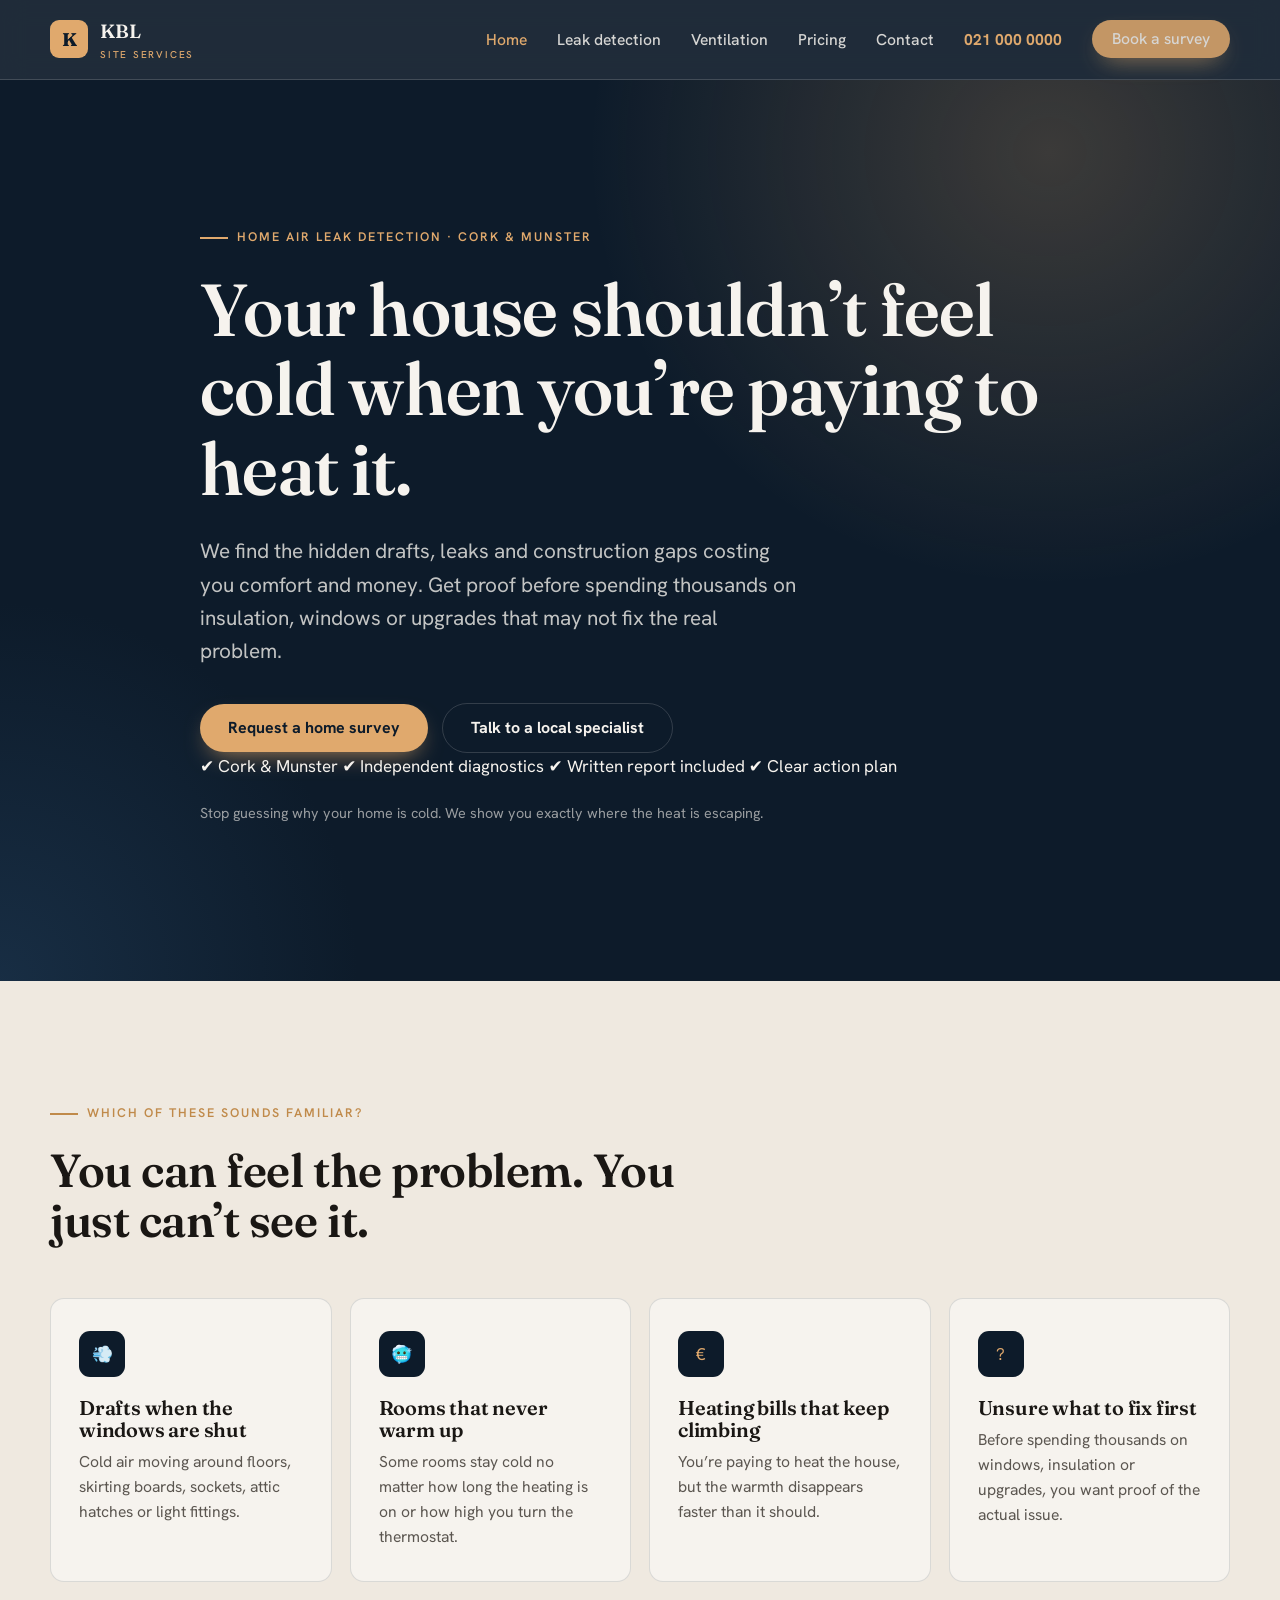
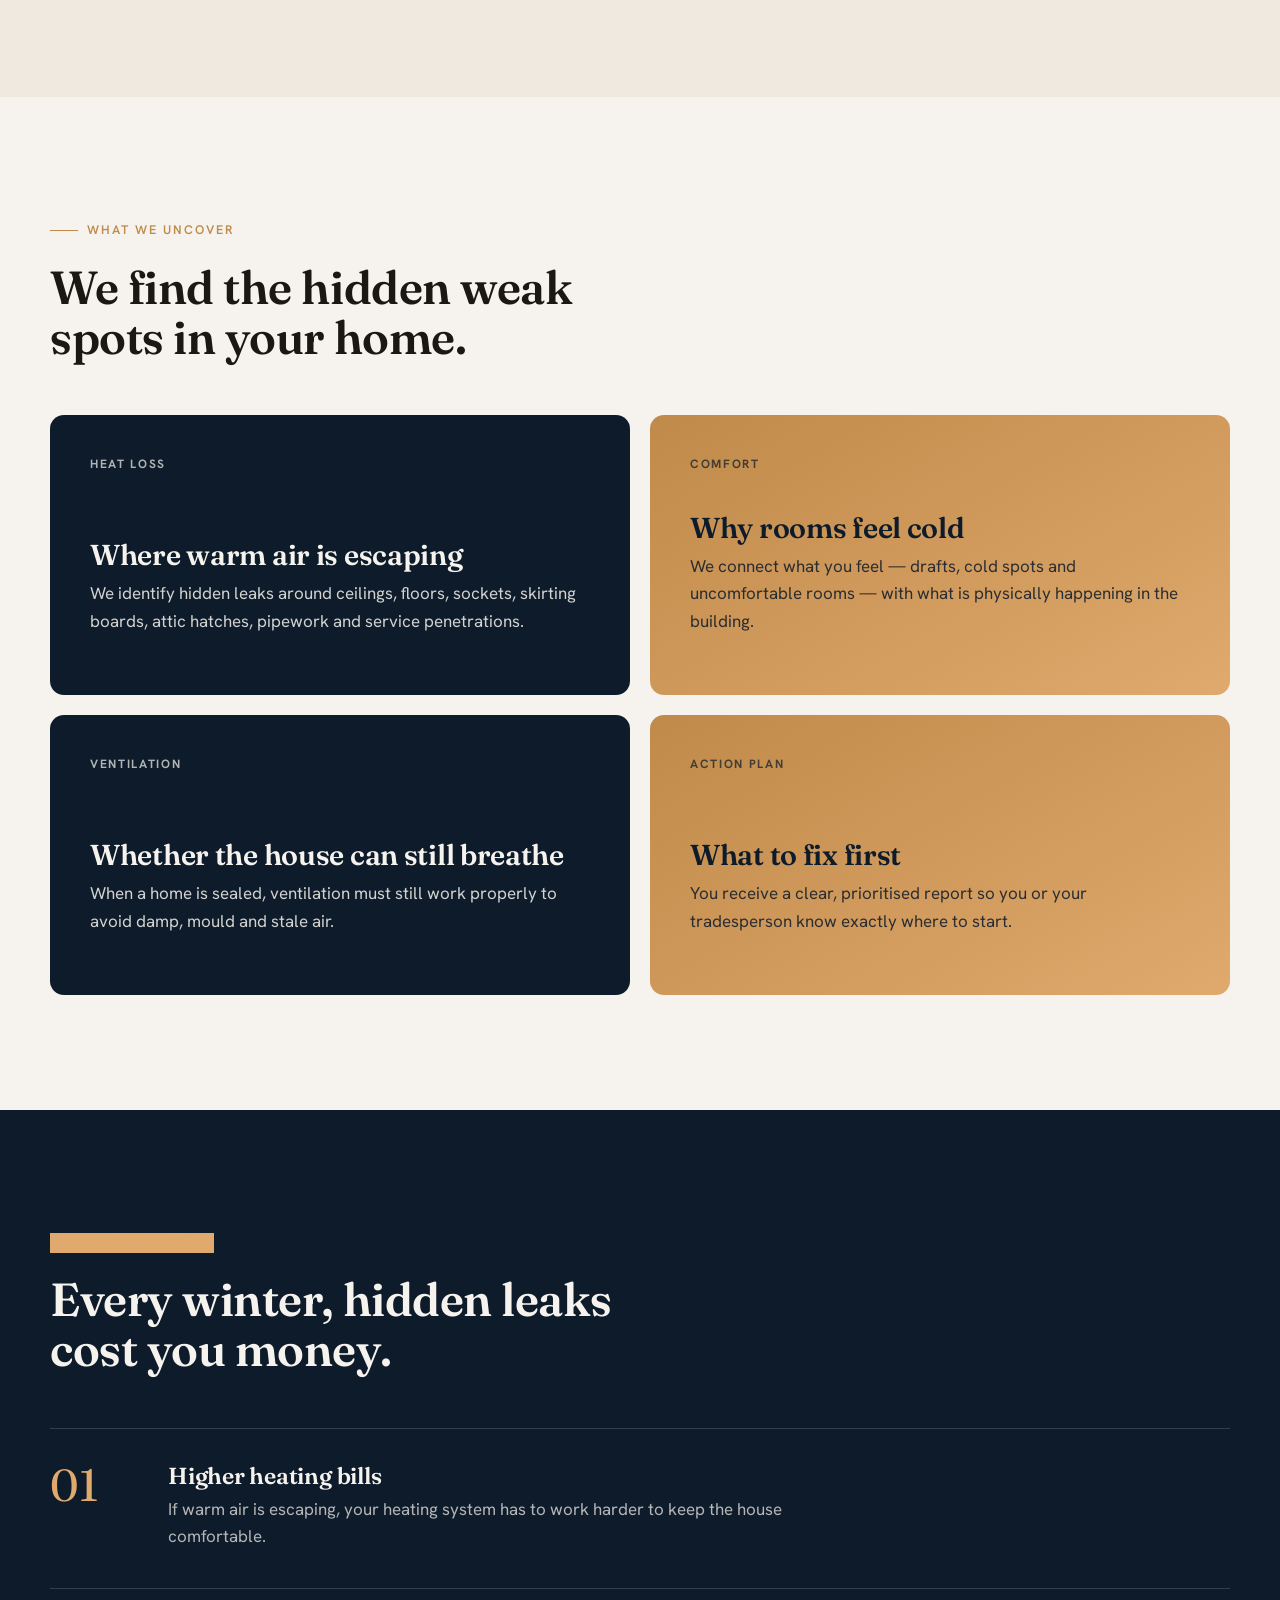
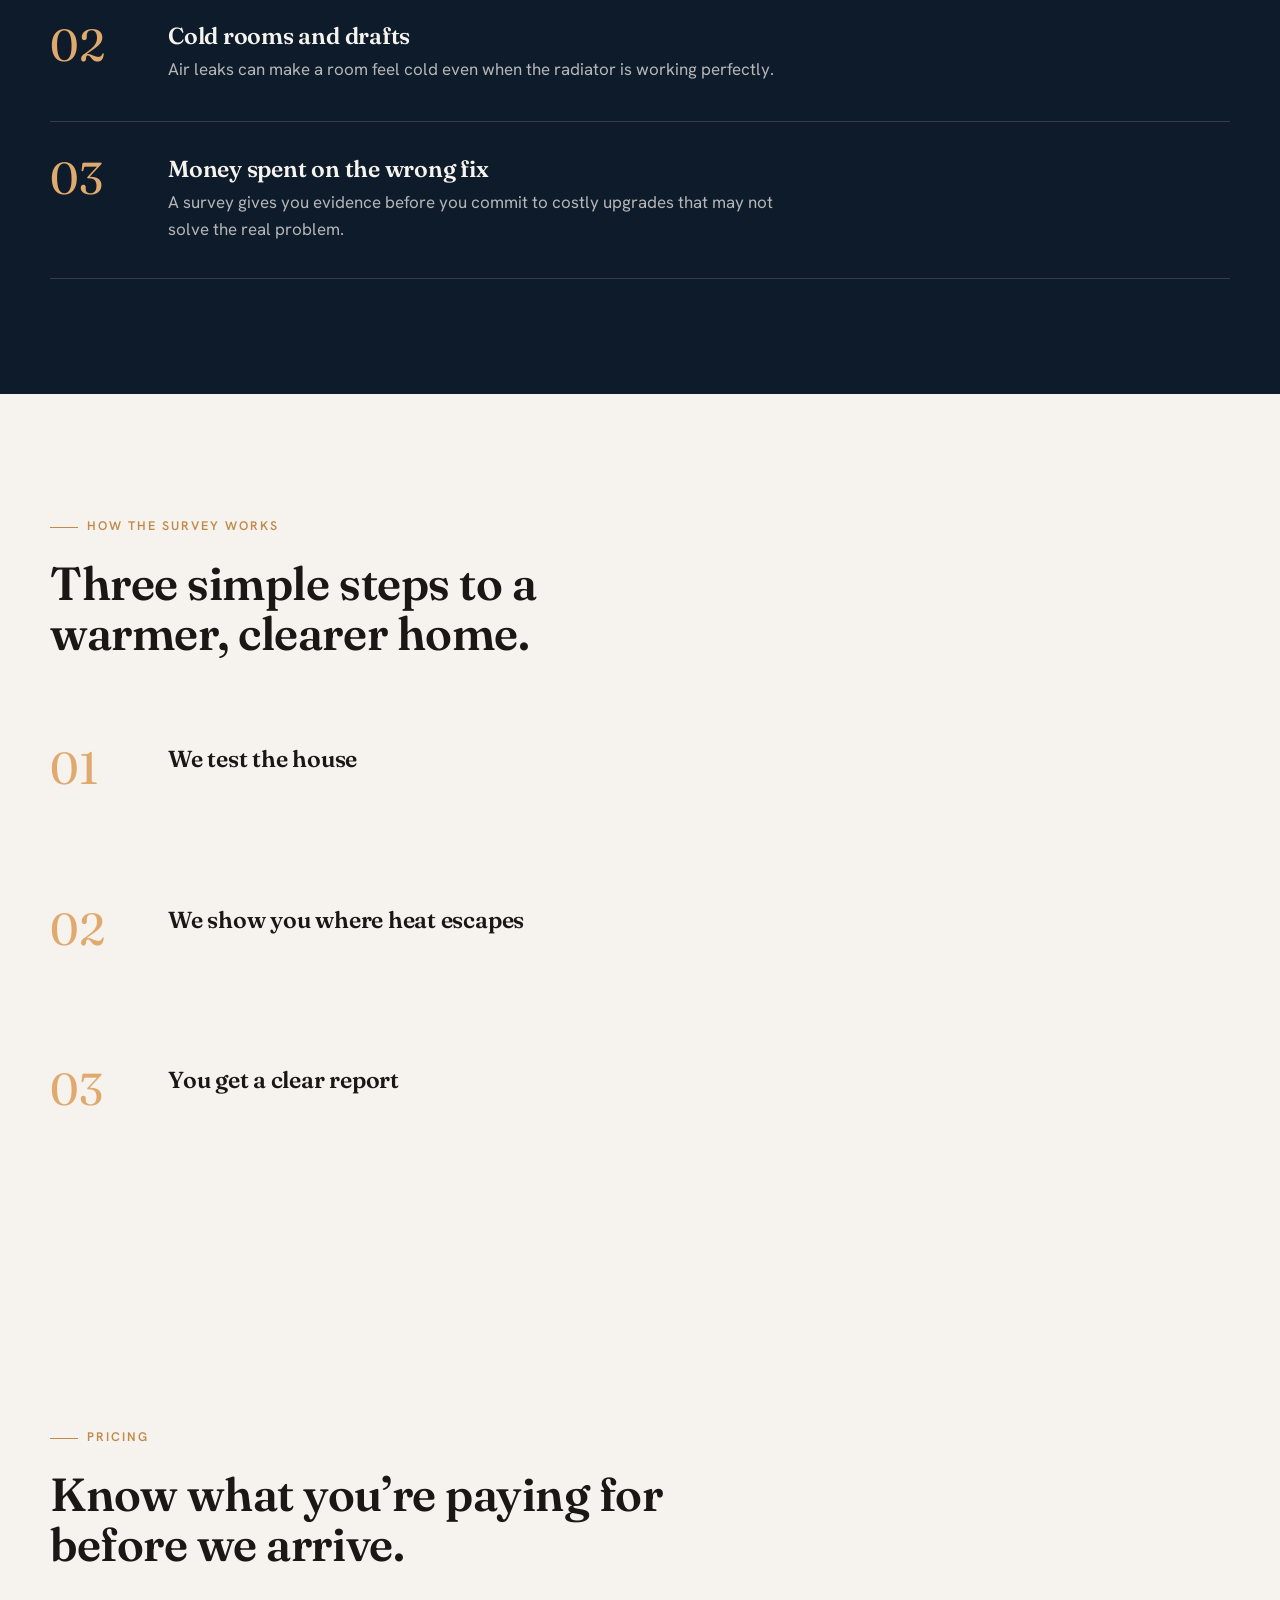
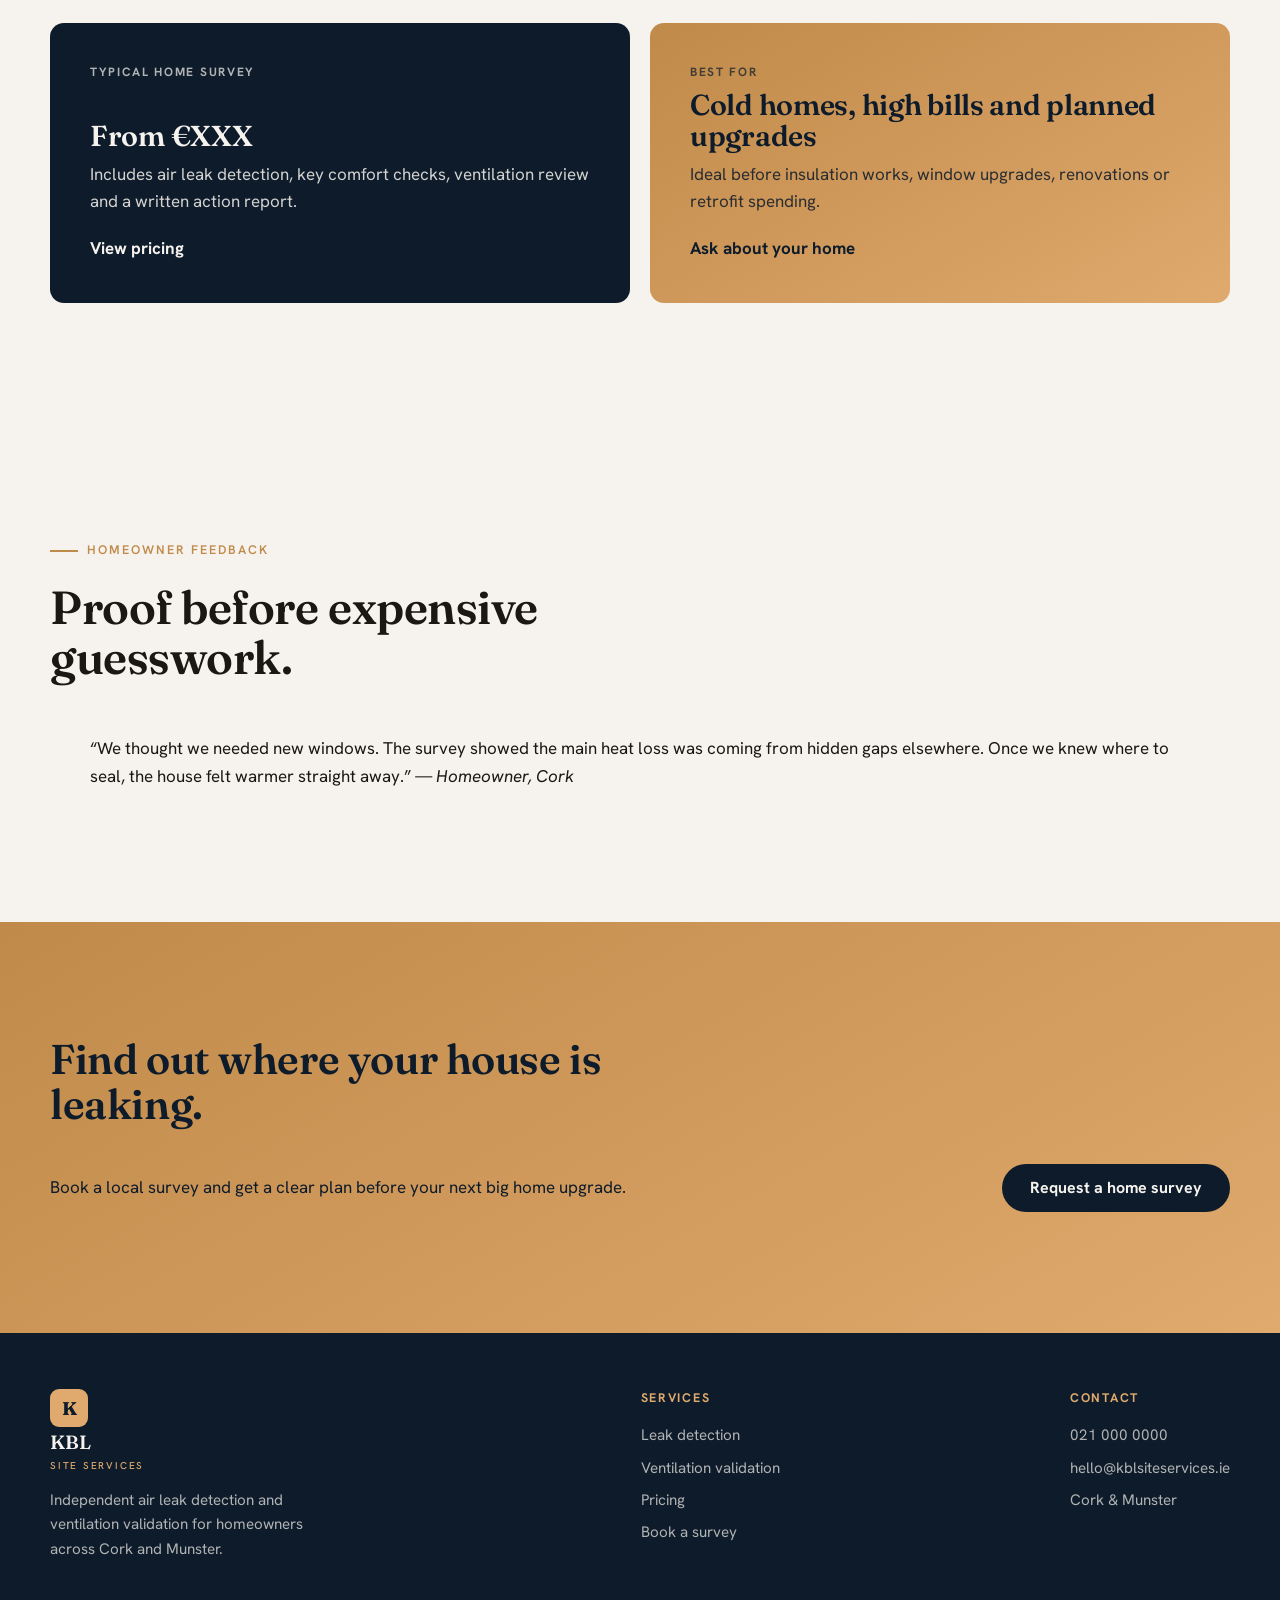
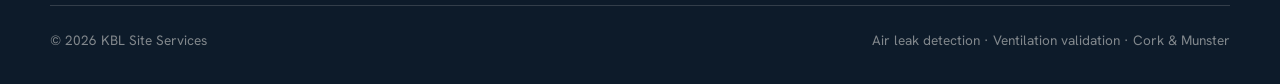
==== index.html @ 278846f9 "Update index.html" ====
<!DOCTYPE html>
<html lang="en-IE">
<head>
<meta charset="UTF-8">
<meta name="viewport" content="width=device-width, initial-scale=1">
<title>KBL Site Services — Air leak detection & ventilation surveys, Cork</title>
<meta name="description" content="Cold rooms, drafts and high heating bills? KBL Site Services finds hidden air leaks and ventilation issues in homes across Cork and Munster.">
<link rel="stylesheet" href="style.css">
</head>

<body>

<header class="site-header">
  <div class="wrap nav">
    <a class="brand" href="index.html">
      <span class="brand__mark">K</span>
      <span class="brand__name">KBL<small>Site Services</small></span>
    </a>

    <nav class="nav__links" id="nav">
      <a href="index.html" class="active">Home</a>
      <a href="leak-detection.html">Leak detection</a>
      <a href="ventilation.html">Ventilation</a>
      <a href="pricing.html">Pricing</a>
      <a href="contact.html">Contact</a>

      <a class="nav__phone" href="tel:+353000000000" aria-label="Call KBL">
        021 000 0000
      </a>

      <a class="btn btn--primary nav__cta" href="contact.html">Book a survey</a>
    </nav>

    <button class="nav__toggle" aria-label="Menu">
      ☰
    </button>
  </div>
</header>

<section class="hero">
  <div class="wrap">
    <span class="eyebrow">Home air leak detection · Cork &amp; Munster</span>

    <h1>Your house shouldn’t feel cold when you’re paying to heat it.</h1>

    <p class="hero__sub">
      We find the hidden drafts, leaks and construction gaps costing you comfort and money.
      Get proof before spending thousands on insulation, windows or upgrades that may not fix the real problem.
    </p>

    <div class="hero__actions">
      <a class="btn btn--primary" href="contact.html">Request a home survey</a>
      <a class="btn btn--ghost" href="tel:+353000000000">Talk to a local specialist</a>
    </div>

    <div class="trust-row">
      <span>✔ Cork &amp; Munster</span>
      <span>✔ Independent diagnostics</span>
      <span>✔ Written report included</span>
      <span>✔ Clear action plan</span>
    </div>

    <p class="hero__note">
      Stop guessing why your home is cold. We show you exactly where the heat is escaping.
    </p>
  </div>
</section>

<section class="section pain">
  <div class="wrap">
    <div class="section-head reveal">
      <span class="eyebrow">Which of these sounds familiar?</span>
      <h2>You can feel the problem. You just can’t see it.</h2>
    </div>

    <div class="pain-grid">
      <div class="pain-card reveal">
        <div class="pain-card__icon">💨</div>
        <h3>Drafts when the windows are shut</h3>
        <p>Cold air moving around floors, skirting boards, sockets, attic hatches or light fittings.</p>
      </div>

      <div class="pain-card reveal">
        <div class="pain-card__icon">🥶</div>
        <h3>Rooms that never warm up</h3>
        <p>Some rooms stay cold no matter how long the heating is on or how high you turn the thermostat.</p>
      </div>

      <div class="pain-card reveal">
        <div class="pain-card__icon">€</div>
        <h3>Heating bills that keep climbing</h3>
        <p>You’re paying to heat the house, but the warmth disappears faster than it should.</p>
      </div>

      <div class="pain-card reveal">
        <div class="pain-card__icon">?</div>
        <h3>Unsure what to fix first</h3>
        <p>Before spending thousands on windows, insulation or upgrades, you want proof of the actual issue.</p>
      </div>
    </div>
  </div>
</section>

<section class="section">
  <div class="wrap">
    <div class="section-head reveal">
      <span class="eyebrow">What we uncover</span>
      <h2>We find the hidden weak spots in your home.</h2>
    </div>

    <div class="toolkit-grid">
      <article class="toolkit-card reveal">
        <span class="toolkit-card__tag">Heat loss</span>
        <h3>Where warm air is escaping</h3>
        <p>We identify hidden leaks around ceilings, floors, sockets, skirting boards, attic hatches, pipework and service penetrations.</p>
      </article>

      <article class="toolkit-card toolkit-card--amber reveal">
        <span class="toolkit-card__tag">Comfort</span>
        <h3>Why rooms feel cold</h3>
        <p>We connect what you feel — drafts, cold spots and uncomfortable rooms — with what is physically happening in the building.</p>
      </article>

      <article class="toolkit-card reveal">
        <span class="toolkit-card__tag">Ventilation</span>
        <h3>Whether the house can still breathe</h3>
        <p>When a home is sealed, ventilation must still work properly to avoid damp, mould and stale air.</p>
      </article>

      <article class="toolkit-card toolkit-card--amber reveal">
        <span class="toolkit-card__tag">Action plan</span>
        <h3>What to fix first</h3>
        <p>You receive a clear, prioritised report so you or your tradesperson know exactly where to start.</p>
      </article>
    </div>
  </div>
</section>

<section class="section process">
  <div class="wrap">
    <div class="section-head reveal">
      <span class="eyebrow">Why it matters</span>
      <h2>Every winter, hidden leaks cost you money.</h2>
    </div>

    <div class="steps">
      <div class="step reveal">
        <div class="step__num">01</div>
        <div>
          <h3>Higher heating bills</h3>
          <p>If warm air is escaping, your heating system has to work harder to keep the house comfortable.</p>
        </div>
      </div>

      <div class="step reveal">
        <div class="step__num">02</div>
        <div>
          <h3>Cold rooms and drafts</h3>
          <p>Air leaks can make a room feel cold even when the radiator is working perfectly.</p>
        </div>
      </div>

      <div class="step reveal">
        <div class="step__num">03</div>
        <div>
          <h3>Money spent on the wrong fix</h3>
          <p>A survey gives you evidence before you commit to costly upgrades that may not solve the real problem.</p>
        </div>
      </div>
    </div>
  </div>
</section>

<section class="section">
  <div class="wrap">
    <div class="section-head reveal">
      <span class="eyebrow">How the survey works</span>
      <h2>Three simple steps to a warmer, clearer home.</h2>
    </div>

    <div class="steps">
      <div class="step reveal">
        <div class="step__num">01</div>
        <div>
          <h3>We test the house</h3>
          <p>We assess how air is moving through the building and where hidden leaks are likely to be.</p>
        </div>
      </div>

      <div class="step reveal">
        <div class="step__num">02</div>
        <div>
          <h3>We show you where heat escapes</h3>
          <p>Using diagnostic tools, we trace the problem areas so you can see the issue for yourself.</p>
        </div>
      </div>

      <div class="step reveal">
        <div class="step__num">03</div>
        <div>
          <h3>You get a clear report</h3>
          <p>Your report shows what needs sealing, what to prioritise, and what to discuss with a tradesperson.</p>
        </div>
      </div>
    </div>
  </div>
</section>

<section class="section pricing-preview">
  <div class="wrap">
    <div class="section-head reveal">
      <span class="eyebrow">Pricing</span>
      <h2>Know what you’re paying for before we arrive.</h2>
    </div>

    <div class="toolkit-grid">
      <article class="toolkit-card reveal">
        <span class="toolkit-card__tag">Typical home survey</span>
        <h3>From €XXX</h3>
        <p>Includes air leak detection, key comfort checks, ventilation review and a written action report.</p>
        <a href="pricing.html">View pricing</a>
      </article>

      <article class="toolkit-card toolkit-card--amber reveal">
        <span class="toolkit-card__tag">Best for</span>
        <h3>Cold homes, high bills and planned upgrades</h3>
        <p>Ideal before insulation works, window upgrades, renovations or retrofit spending.</p>
        <a href="contact.html">Ask about your home</a>
      </article>
    </div>
  </div>
</section>

<section class="section testimonial">
  <div class="wrap">
    <div class="section-head reveal">
      <span class="eyebrow">Homeowner feedback</span>
      <h2>Proof before expensive guesswork.</h2>
    </div>

    <blockquote class="reveal">
      “We thought we needed new windows. The survey showed the main heat loss was coming from hidden gaps elsewhere. Once we knew where to seal, the house felt warmer straight away.”
      <cite>— Homeowner, Cork</cite>
    </blockquote>
  </div>
</section>

<section class="section cta-band">
  <div class="wrap">
    <h2>Find out where your house is leaking.</h2>
    <p>Book a local survey and get a clear plan before your next big home upgrade.</p>
    <a class="btn btn--dark" href="contact.html">Request a home survey</a>
  </div>
</section>

<footer class="site-footer">
  <div class="wrap">
    <div class="footer-top">
      <div class="footer-col">
        <a class="brand" href="index.html" style="margin-bottom:14px">
          <span class="brand__mark">K</span>
          <span class="brand__name" style="color:#f6f3ee">KBL<small>Site Services</small></span>
        </a>
        <p style="max-width:300px">
          Independent air leak detection and ventilation validation for homeowners across Cork and Munster.
        </p>
      </div>

      <div class="footer-col">
        <h4>Services</h4>
        <a href="leak-detection.html">Leak detection</a>
        <a href="ventilation.html">Ventilation validation</a>
        <a href="pricing.html">Pricing</a>
        <a href="contact.html">Book a survey</a>
      </div>

      <div class="footer-col">
        <h4>Contact</h4>
        <a href="tel:+353000000000">021 000 0000</a>
        <a href="mailto:hello@kblsiteservices.ie">hello@kblsiteservices.ie</a>
        <p>Cork &amp; Munster</p>
      </div>
    </div>

    <div class="footer-bottom">
      <span>© 2026 KBL Site Services</span>
      <span>Air leak detection · Ventilation validation · Cork &amp; Munster</span>
    </div>
  </div>
</footer>

<script src="main.js"></script>
</body>
</html>
---- style.css ----
/* ==========================================================================
   KBL Site Services
   Shared stylesheet
   Palette: Deep Navy #0D1B2A / Warm Amber #E0A96D
   ========================================================================== */

@import url('https://fonts.googleapis.com/css2?family=Fraunces:opsz,wght@9..144,500;9..144,600;9..144,700&family=Hanken+Grotesk:wght@400;500;600;700&display=swap');

:root {
  --navy:        #0D1B2A;
  --navy-700:    #16293d;
  --navy-600:    #1f3a55;
  --amber:       #E0A96D;
  --amber-light: #f0c79a;
  --amber-deep:  #c08a4a;
  --paper:       #f6f3ee;
  --paper-2:     #efe9e0;
  --ink:         #1a1714;
  --muted:       #5b5650;
  --line:        rgba(13,27,42,.12);
  --line-light:  rgba(246,243,238,.16);

  --display: 'Fraunces', Georgia, serif;
  --body:    'Hanken Grotesk', system-ui, sans-serif;

  --wrap: 1180px;
  --r:    14px;
  --shadow: 0 24px 60px -28px rgba(13,27,42,.45);
}

*, *::before, *::after { box-sizing: border-box; }

html { scroll-behavior: smooth; }

body {
  margin: 0;
  font-family: var(--body);
  color: var(--ink);
  background: var(--paper);
  line-height: 1.6;
  -webkit-font-smoothing: antialiased;
  font-size: 17px;
}

h1, h2, h3 { font-family: var(--display); font-weight: 600; line-height: 1.08; letter-spacing: -.01em; margin: 0; }
a { color: inherit; text-decoration: none; }
img { max-width: 100%; display: block; }

.wrap { width: min(100% - 40px, var(--wrap)); margin-inline: auto; }
.section { padding: clamp(64px, 9vw, 120px) 0; }

/* ---------- Buttons ---------- */
.btn {
  display: inline-flex; align-items: center; gap: 10px;
  font-family: var(--body); font-weight: 700; font-size: 1rem;
  padding: 16px 28px; border-radius: 100px; border: 0; cursor: pointer;
  transition: transform .18s ease, box-shadow .18s ease, background .18s ease;
  line-height: 1;
}
.btn--primary { background: var(--amber); color: var(--navy); box-shadow: 0 10px 24px -10px rgba(224,169,109,.8); }
.btn--primary:hover { transform: translateY(-2px); box-shadow: 0 16px 30px -12px rgba(224,169,109,.9); background: var(--amber-light); }
.btn--ghost { background: transparent; color: var(--paper); border: 1.5px solid var(--line-light); }
.btn--ghost:hover { border-color: var(--amber); color: var(--amber); }
.btn--dark { background: var(--navy); color: var(--paper); }
.btn--dark:hover { transform: translateY(-2px); background: var(--navy-700); }

/* ---------- Header ---------- */
.site-header {
  position: sticky; top: 0; z-index: 50;
  background: rgba(13,27,42,.92);
  backdrop-filter: blur(12px);
  border-bottom: 1px solid var(--line-light);
}
.nav { display: flex; align-items: center; justify-content: space-between; padding: 16px 0; }
.brand { display: flex; align-items: center; gap: 12px; color: var(--paper); }
.brand__mark {
  width: 38px; height: 38px; border-radius: 9px; display: grid; place-items: center;
  background: var(--amber); color: var(--navy); font-family: var(--display); font-weight: 700; font-size: 1.15rem;
}
.brand__name { font-family: var(--display); font-weight: 600; font-size: 1.2rem; letter-spacing: -.01em; }
.brand__name small { display: block; font-family: var(--body); font-weight: 500; font-size: .62rem; letter-spacing: .18em; text-transform: uppercase; color: var(--amber); }

.nav__links { display: flex; align-items: center; gap: 30px; }
.nav__links a { color: var(--paper); font-weight: 500; font-size: .98rem; opacity: .85; transition: opacity .15s, color .15s; }
.nav__links a:hover, .nav__links a.active { opacity: 1; color: var(--amber); }
.nav__phone { display: inline-flex; align-items: center; gap: 8px; color: var(--amber) !important; font-weight: 700 !important; opacity: 1 !important; }
.nav__cta { padding: 11px 20px; font-size: .95rem; }

.nav__toggle { display: none; background: none; border: 0; color: var(--paper); cursor: pointer; }

@media (max-width: 880px) {
  .nav__links {
    position: fixed; inset: 64px 0 auto 0; flex-direction: column; gap: 0;
    background: var(--navy); padding: 10px 20px 24px;
    border-bottom: 1px solid var(--line-light);
    transform: translateY(-130%); transition: transform .3s ease; align-items: stretch;
  }
  .nav__links.open { transform: translateY(0); }
  .nav__links a { padding: 14px 0; border-bottom: 1px solid var(--line-light); }
  .nav__toggle { display: block; }
}

/* ---------- Hero ---------- */
.hero {
  background: var(--navy);
  color: var(--paper);
  position: relative; overflow: hidden;
  padding: clamp(70px, 11vw, 140px) 0 clamp(80px, 11vw, 150px);
}
.hero::before {
  content: ""; position: absolute; inset: 0;
  background:
    radial-gradient(60% 80% at 82% 8%, rgba(224,169,109,.22), transparent 60%),
    radial-gradient(40% 60% at 0% 100%, rgba(31,58,85,.6), transparent 70%);
  pointer-events: none;
}
.hero .wrap { position: relative; z-index: 1; max-width: 880px; }
.eyebrow {
  display: inline-flex; align-items: center; gap: 9px;
  font-family: var(--body); font-weight: 600; font-size: .78rem; letter-spacing: .16em; text-transform: uppercase;
  color: var(--amber); margin-bottom: 22px;
}
.eyebrow::before { content: ""; width: 28px; height: 1.5px; background: var(--amber); }
.hero h1 { font-size: clamp(2.6rem, 6.4vw, 4.6rem); font-weight: 600; }
.hero h1 em { font-style: italic; color: var(--amber); }
.hero__sub { font-size: clamp(1.05rem, 2vw, 1.3rem); color: rgba(246,243,238,.78); max-width: 600px; margin: 26px 0 36px; }
.hero__actions { display: flex; flex-wrap: wrap; gap: 14px; align-items: center; }
.hero__note { font-size: .9rem; color: rgba(246,243,238,.6); margin-top: 22px; }

/* ---------- Page hero (interior) ---------- */
.pagehead { background: var(--navy); color: var(--paper); padding: clamp(56px,8vw,96px) 0 clamp(48px,7vw,80px); position: relative; overflow: hidden; }
.pagehead::before { content:""; position:absolute; inset:0; background: radial-gradient(50% 70% at 90% 10%, rgba(224,169,109,.18), transparent 60%); }
.pagehead .wrap { position: relative; z-index: 1; max-width: 820px; }
.pagehead h1 { font-size: clamp(2.2rem, 5vw, 3.6rem); }
.pagehead p { color: rgba(246,243,238,.78); font-size: 1.15rem; max-width: 640px; margin-top: 18px; }

/* ---------- Generic section heads ---------- */
.section-head { max-width: 640px; margin-bottom: 52px; }
.section-head .eyebrow { color: var(--amber-deep); }
.section-head .eyebrow::before { background: var(--amber-deep); }
.section-head h2 { font-size: clamp(1.9rem, 4vw, 2.9rem); }
.section-head p { color: var(--muted); font-size: 1.1rem; margin-top: 16px; }

/* ---------- Pain grid ---------- */
.pain { background: var(--paper-2); }
.pain-grid { display: grid; grid-template-columns: repeat(auto-fit, minmax(260px,1fr)); gap: 18px; }
.pain-card {
  background: var(--paper); border: 1px solid var(--line); border-radius: var(--r);
  padding: 32px 28px; position: relative;
}
.pain-card__icon { width: 46px; height: 46px; border-radius: 11px; background: var(--navy); color: var(--amber); display:grid; place-items:center; margin-bottom: 20px; }
.pain-card h3 { font-size: 1.25rem; margin-bottom: 8px; }
.pain-card p { color: var(--muted); font-size: .98rem; margin: 0; }

/* ---------- Toolkit split ---------- */
.toolkit-grid { display: grid; grid-template-columns: 1fr 1fr; gap: 20px; }
.toolkit-card {
  border-radius: var(--r); padding: 40px; color: var(--paper);
  background: var(--navy); position: relative; overflow: hidden; min-height: 280px;
  display: flex; flex-direction: column; justify-content: flex-end;
}
.toolkit-card--amber { background: linear-gradient(150deg, var(--amber-deep), var(--amber)); color: var(--navy); }
.toolkit-card__tag { font-family: var(--body); font-weight: 700; font-size: .75rem; letter-spacing:.14em; text-transform:uppercase; opacity:.7; margin-bottom: auto; }
.toolkit-card h3 { font-size: 1.8rem; margin-bottom: 10px; }
.toolkit-card p { margin: 0 0 20px; opacity: .85; }
.toolkit-card a { font-weight: 700; display:inline-flex; gap:7px; align-items:center; }
@media (max-width: 760px){ .toolkit-grid { grid-template-columns: 1fr; } }

/* ---------- Process ---------- */
.process { background: var(--navy); color: var(--paper); }
.process .section-head h2 { color: var(--paper); }
.process .section-head .eyebrow, .process .section-head .eyebrow::before { color: var(--amber); background: var(--amber); }
.process .section-head p { color: rgba(246,243,238,.7); }
.steps { display: grid; gap: 4px; }
.step { display: grid; grid-template-columns: 90px 1fr; gap: 28px; padding: 34px 0; border-top: 1px solid var(--line-light); align-items: start; }
.step:last-child { border-bottom: 1px solid var(--line-light); }
.step__num { font-family: var(--display); font-size: 2.8rem; color: var(--amber); line-height: 1; }
.step h3 { font-size: 1.45rem; margin-bottom: 8px; }
.step p { color: rgba(246,243,238,.72); margin: 0; max-width: 620px; }
@media (max-width: 620px){ .step { grid-template-columns: 60px 1fr; gap: 18px; } .step__num{ font-size: 2rem; } }

/* ---------- Pillars ---------- */
.pillars-grid { display:grid; grid-template-columns: repeat(auto-fit,minmax(280px,1fr)); gap: 22px; }
.pillar { padding: 34px; border:1px solid var(--line); border-radius: var(--r); background: var(--paper); }
.pillar__k { font-family: var(--display); color: var(--amber-deep); font-size: 1.05rem; font-weight:700; margin-bottom: 14px; }
.pillar h3 { font-size: 1.4rem; margin-bottom: 10px; }
.pillar p { color: var(--muted); margin: 0; font-size: .98rem; }

/* ---------- Prose (deep-dive pages) ---------- */
.prose { max-width: 720px; }
.prose h2 { font-size: clamp(1.6rem,3.4vw,2.3rem); margin: 48px 0 16px; }
.prose h2:first-child { margin-top: 0; }
.prose p { color: var(--ink); margin: 0 0 18px; }
.prose ul { list-style: none; padding: 0; margin: 0 0 24px; }
.prose li { padding: 12px 0 12px 34px; border-bottom: 1px solid var(--line); position: relative; color: var(--ink); }
.prose li::before { content: ""; position: absolute; left: 4px; top: 20px; width: 14px; height: 2px; background: var(--amber-deep); }
.callout { background: var(--paper-2); border-left: 4px solid var(--amber); padding: 24px 28px; border-radius: 0 var(--r) var(--r) 0; margin: 28px 0; }
.callout strong { color: var(--navy); }

/* ---------- Contact ---------- */
.contact-grid { display: grid; grid-template-columns: 1fr 1.2fr; gap: 56px; align-items: start; }
@media (max-width: 880px){ .contact-grid { grid-template-columns: 1fr; gap: 36px; } }
.contact-aside h2 { font-size: clamp(1.8rem,4vw,2.6rem); margin-bottom: 18px; }
.contact-aside p { color: var(--muted); }
.contact-direct { margin-top: 30px; display: grid; gap: 14px; }
.contact-direct a { display: flex; align-items: center; gap: 14px; padding: 16px 20px; border:1px solid var(--line); border-radius: var(--r); font-weight: 600; transition: border-color .15s, background .15s; }
.contact-direct a:hover { border-color: var(--amber); background: var(--paper-2); }
.contact-direct .ico { width: 40px; height: 40px; border-radius: 10px; background: var(--navy); color: var(--amber); display:grid; place-items:center; flex: none; }
.contact-direct small { display:block; color: var(--muted); font-weight: 500; font-size: .8rem; }

.form { background: var(--paper); border:1px solid var(--line); border-radius: var(--r); padding: 32px; }
.field { margin-bottom: 20px; }
.field label { display:block; font-weight: 600; font-size: .92rem; margin-bottom: 8px; }
.field input, .field select, .field textarea {
  width: 100%; font-family: var(--body); font-size: 1rem; color: var(--ink);
  padding: 14px 16px; border: 1.5px solid var(--line); border-radius: 10px; background: var(--paper-2);
  transition: border-color .15s, background .15s;
}
.field input:focus, .field select:focus, .field textarea:focus { outline: none; border-color: var(--amber-deep); background: #fff; }
.field textarea { resize: vertical; min-height: 110px; }
.field--error input, .field--error select, .field--error textarea { border-color: #c0392b; }
.field__msg { color: #c0392b; font-size: .82rem; margin-top: 6px; display: none; }
.field--error .field__msg { display: block; }
.form__status { display:none; padding: 14px 16px; border-radius: 10px; background: #e7f3ea; color: #1d5e34; font-weight: 600; margin-top: 8px; }
.form__status.show { display: block; }

/* ---------- CTA band ---------- */
.cta-band { background: linear-gradient(150deg, var(--amber-deep), var(--amber)); color: var(--navy); }
.cta-band .wrap { display:flex; align-items:center; justify-content: space-between; gap: 30px; flex-wrap: wrap; }
.cta-band h2 { font-size: clamp(1.7rem,3.6vw,2.6rem); max-width: 620px; }
.cta-band .btn--dark { white-space: nowrap; }

/* ---------- Footer ---------- */
.site-footer { background: var(--navy); color: rgba(246,243,238,.7); padding: 56px 0 32px; }
.footer-top { display:flex; justify-content: space-between; gap: 30px; flex-wrap: wrap; padding-bottom: 36px; border-bottom: 1px solid var(--line-light); }
.footer-col h4 { font-family: var(--body); color: var(--amber); font-size: .78rem; letter-spacing:.14em; text-transform:uppercase; margin: 0 0 14px; }
.footer-col a, .footer-col p { display:block; color: rgba(246,243,238,.7); margin: 0 0 8px; font-size: .95rem; }
.footer-col a:hover { color: var(--amber); }
.footer-bottom { padding-top: 24px; display:flex; justify-content: space-between; flex-wrap: wrap; gap: 12px; font-size: .85rem; color: rgba(246,243,238,.5); }

/* ---------- Reveal on scroll ---------- */
.reveal { opacity: 0; transform: translateY(22px); transition: opacity .7s ease, transform .7s ease; }
.reveal.in { opacity: 1; transform: none; }
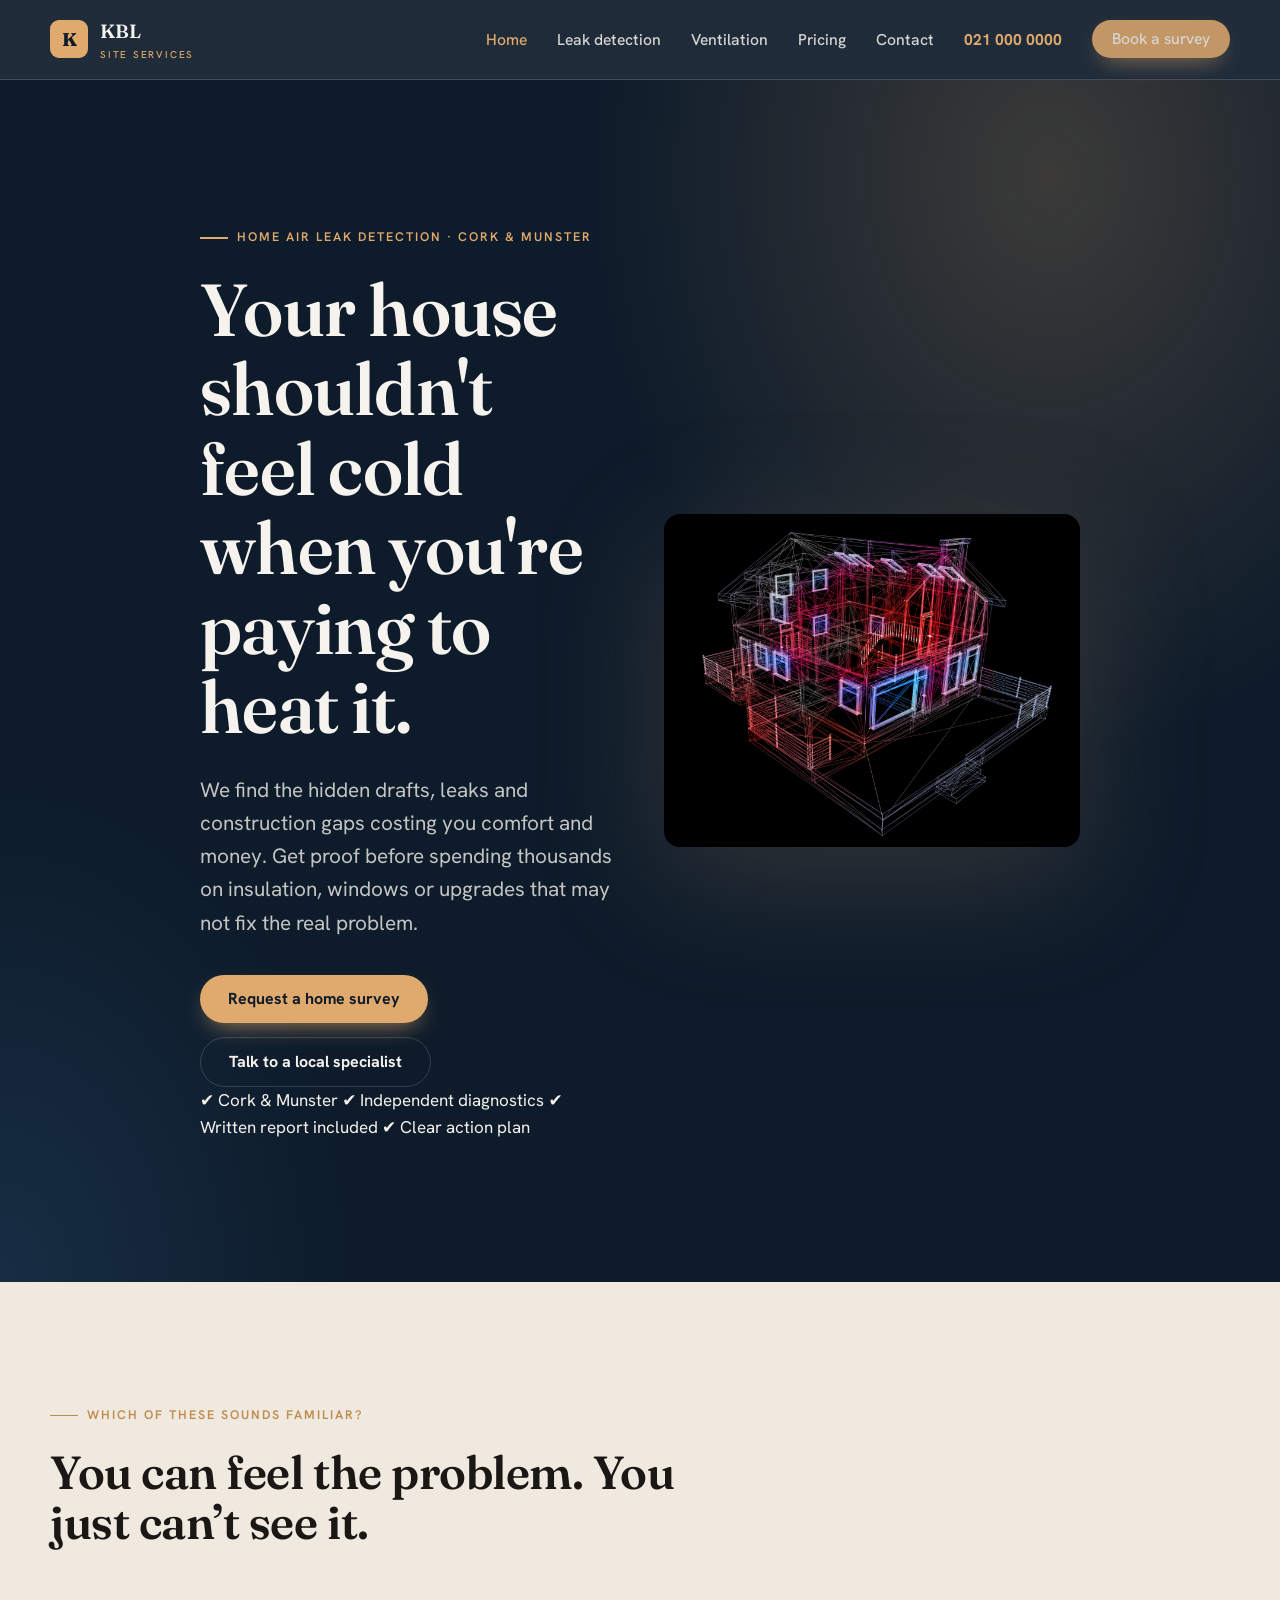
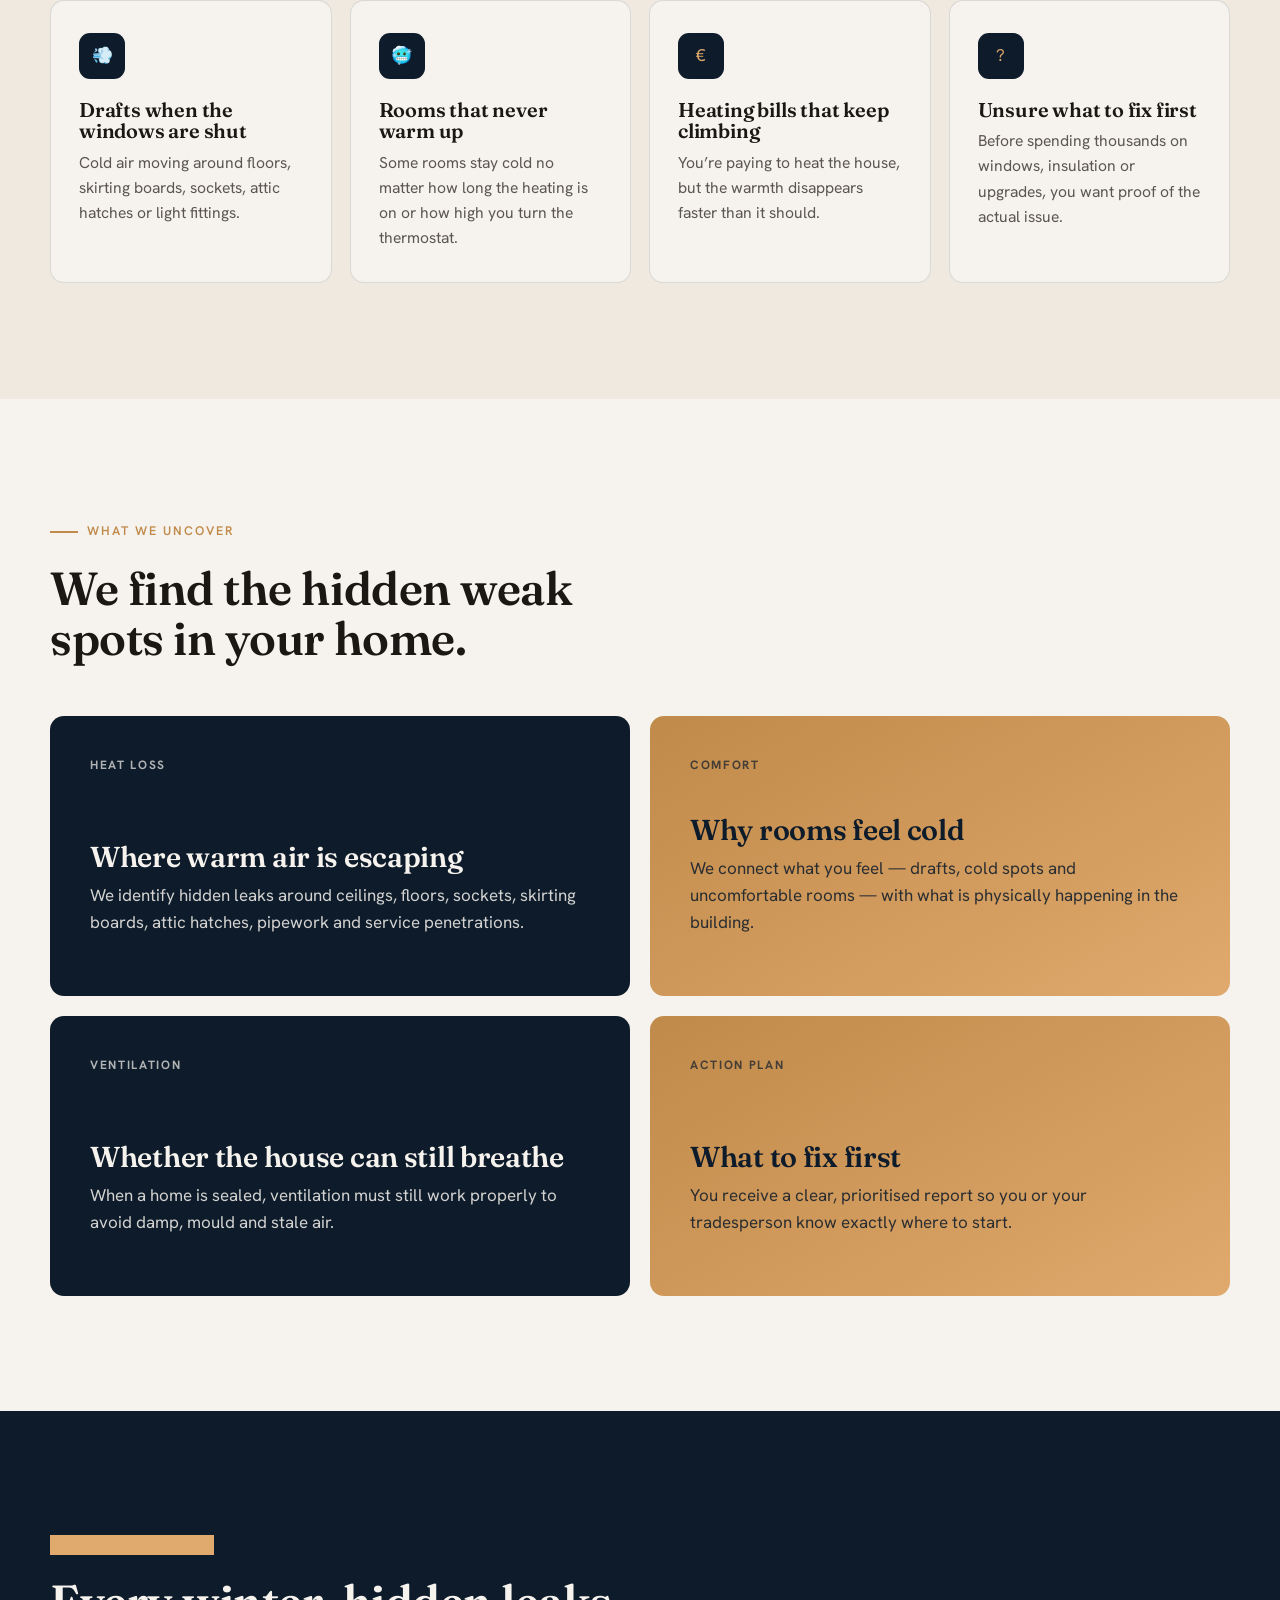
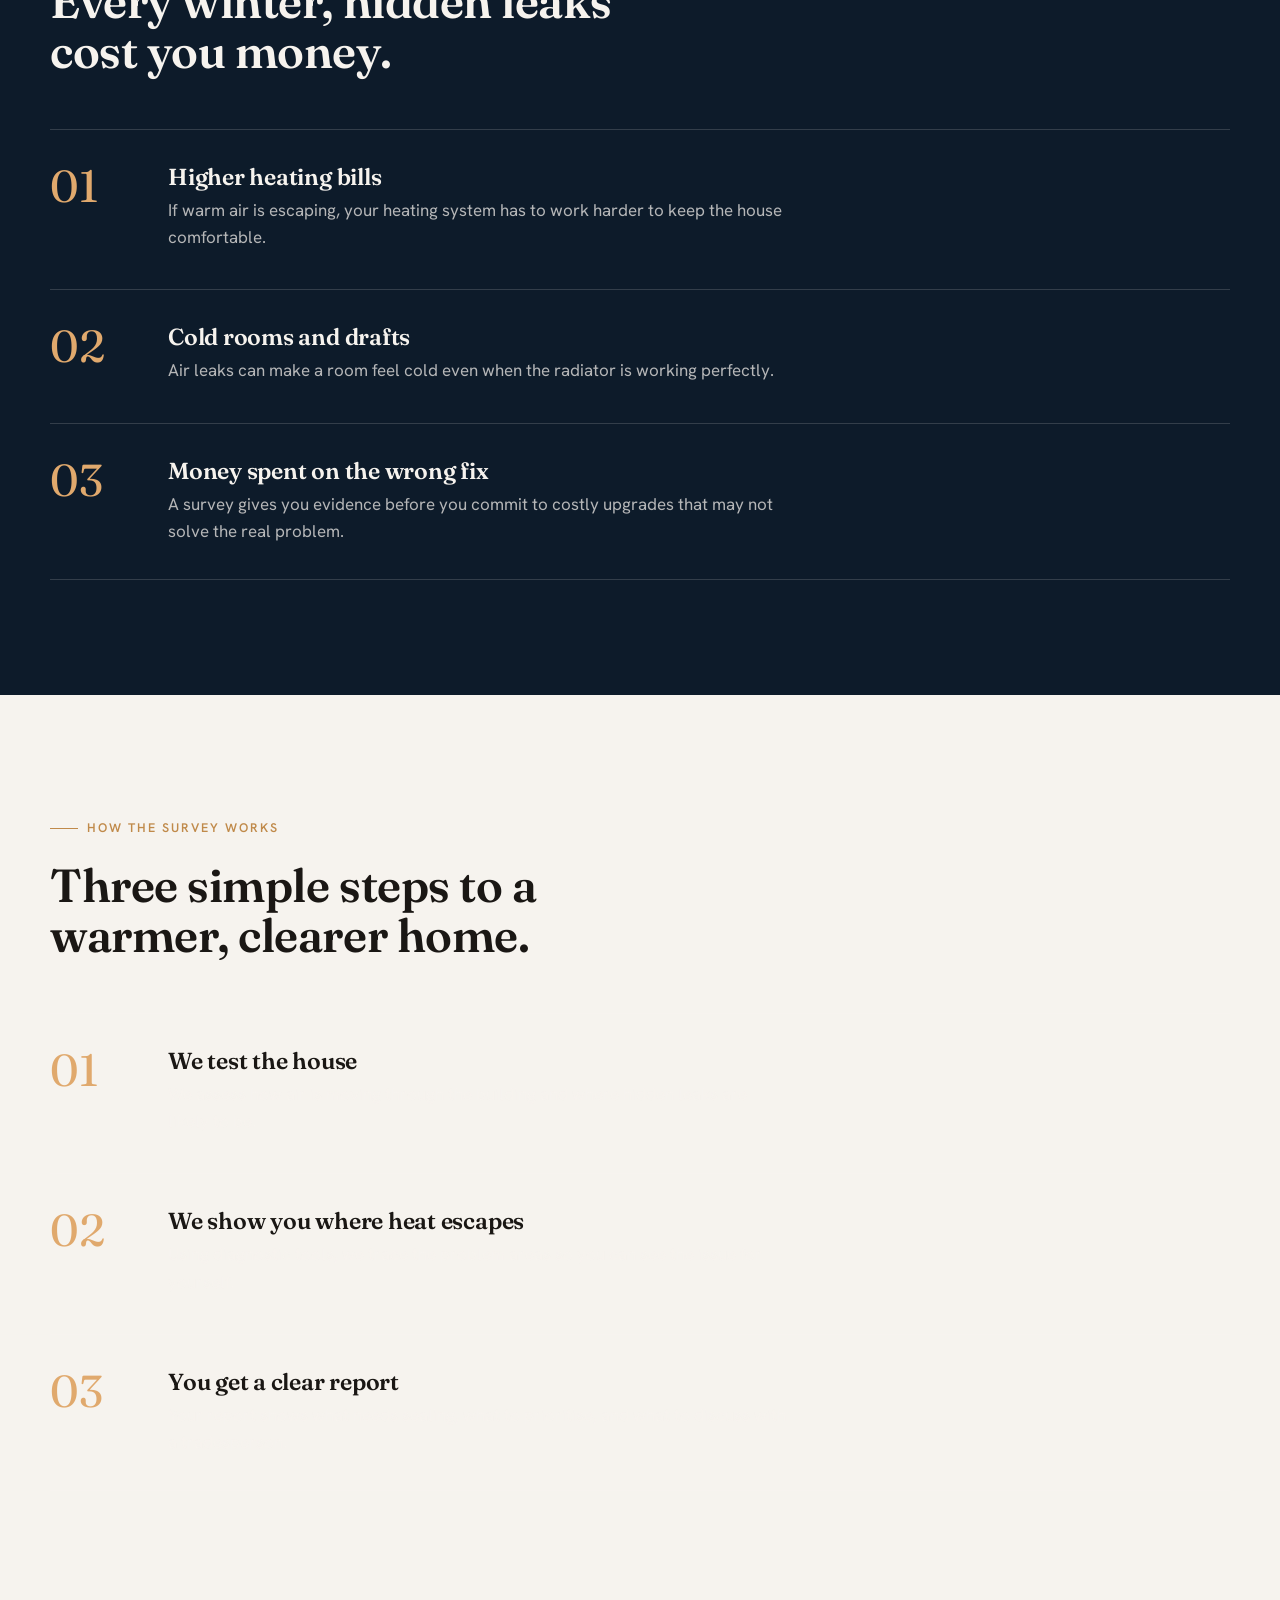
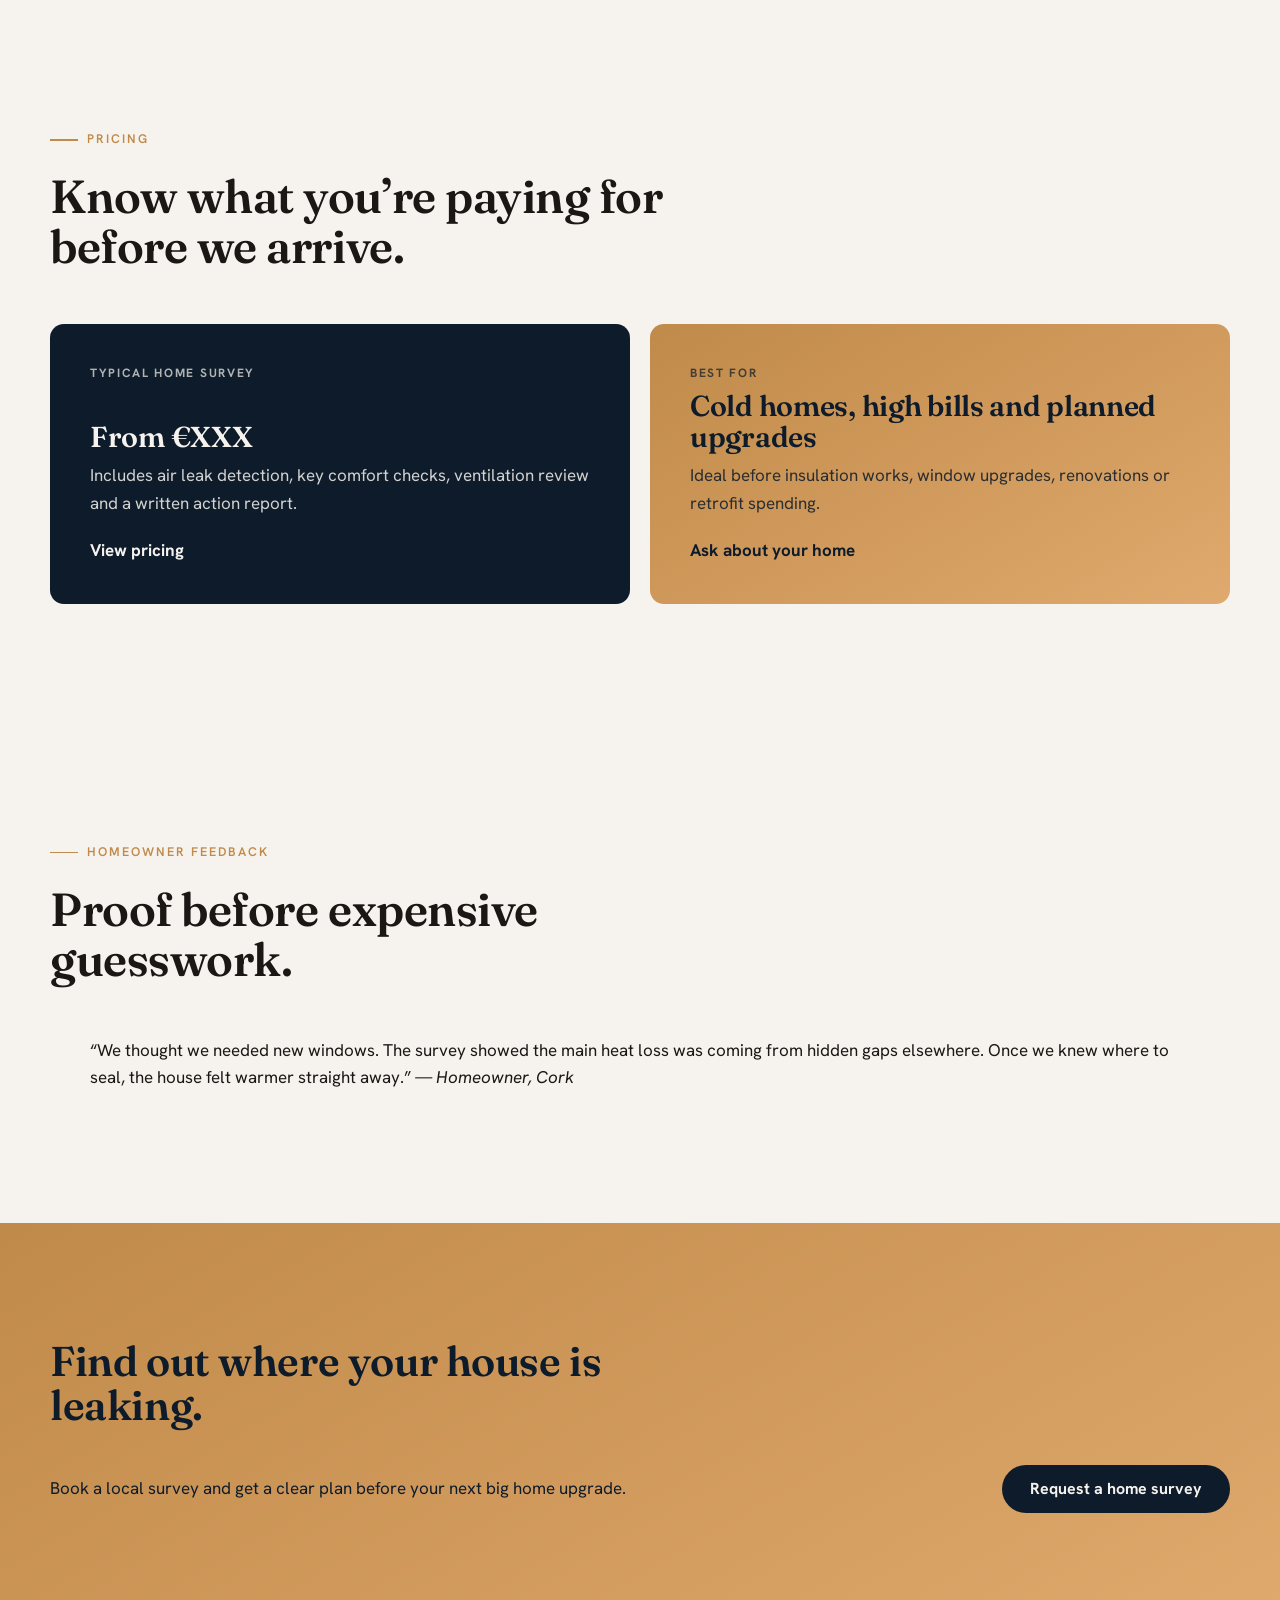
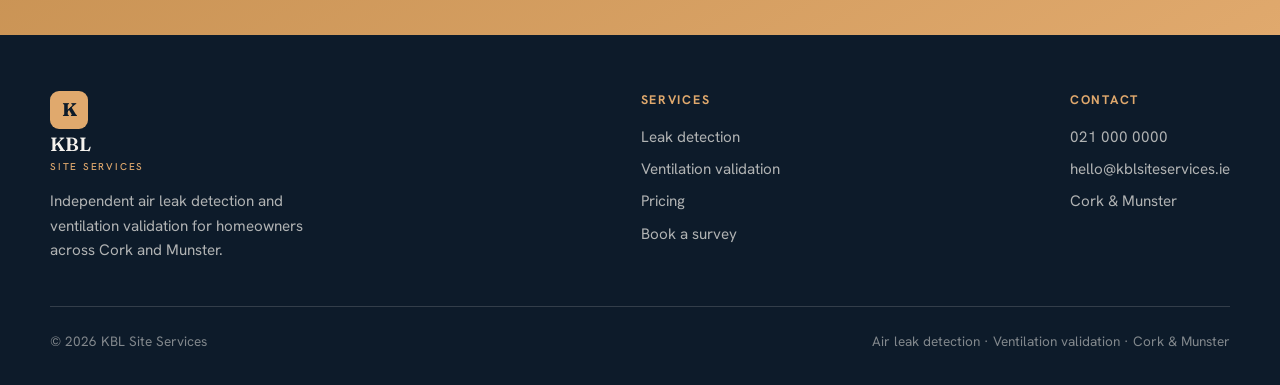
==== commit 267d1be8: "Update index.html" ====
--- a/index.html
+++ b/index.html
@@ -38,31 +38,28 @@
 </header>
 
 <section class="hero">
-  <div class="wrap">
-    <span class="eyebrow">Home air leak detection · Cork &amp; Munster</span>
-
-    <h1>Your house shouldn’t feel cold when you’re paying to heat it.</h1>
-
-    <p class="hero__sub">
-      We find the hidden drafts, leaks and construction gaps costing you comfort and money.
-      Get proof before spending thousands on insulation, windows or upgrades that may not fix the real problem.
-    </p>
-
-    <div class="hero__actions">
-      <a class="btn btn--primary" href="contact.html">Request a home survey</a>
-      <a class="btn btn--ghost" href="tel:+353000000000">Talk to a local specialist</a>
-    </div>
-
-    <div class="trust-row">
-      <span>✔ Cork &amp; Munster</span>
-      <span>✔ Independent diagnostics</span>
-      <span>✔ Written report included</span>
-      <span>✔ Clear action plan</span>
-    </div>
-
-    <p class="hero__note">
-      Stop guessing why your home is cold. We show you exactly where the heat is escaping.
-    </p>
+  <div class="wrap hero__split">
+    <div class="hero__content">
+      <span class="eyebrow">Home air leak detection · Cork &amp; Munster</span>
+      <h1>Your house shouldn't feel cold when you're paying to heat it.</h1>
+      <p class="hero__sub">
+        We find the hidden drafts, leaks and construction gaps costing you comfort and money.
+        Get proof before spending thousands on insulation, windows or upgrades that may not fix the real problem.
+      </p>
+      <div class="hero__actions">
+        <a class="btn btn--primary" href="contact.html">Request a home survey</a>
+        <a class="btn btn--ghost" href="tel:+353000000000">Talk to a local specialist</a>
+      </div>
+      <div class="trust-row">
+        <span>✔ Cork &amp; Munster</span>
+        <span>✔ Independent diagnostics</span>
+        <span>✔ Written report included</span>
+        <span>✔ Clear action plan</span>
+      </div>
+    </div>
+    <div class="hero__image">
+      <img src="Thermal_Image.png" alt="Thermal wireframe of a house showing heat loss in red and cold zones in blue">
+    </div>
   </div>
 </section>
 
--- a/style.css
+++ b/style.css
@@ -241,3 +241,44 @@
 /* ---------- Reveal on scroll ---------- */
 .reveal { opacity: 0; transform: translateY(22px); transition: opacity .7s ease, transform .7s ease; }
 .reveal.in { opacity: 1; transform: none; }
+
+/* ---------- Hero split (image variant) ---------- */
+.hero__split {
+  display: grid;
+  grid-template-columns: 1fr 1fr;
+  gap: 48px;
+  align-items: center;
+  max-width: var(--wrap);
+}
+.hero__content { max-width: 580px; }
+.hero__image {
+  display: flex;
+  align-items: center;
+  justify-content: center;
+  position: relative;
+}
+.hero__image img {
+  width: 100%;
+  max-width: 560px;
+  border-radius: 16px;
+  filter: drop-shadow(0 32px 64px rgba(224,169,109,.18));
+}
+
+@media (max-width: 880px) {
+  .hero__split {
+    grid-template-columns: 1fr;
+    gap: 36px;
+  }
+  .hero__image {
+    order: -1;
+    max-height: 280px;
+    overflow: hidden;
+    border-radius: 12px;
+  }
+  .hero__image img {
+    width: 100%;
+    object-fit: cover;
+    object-position: center top;
+    max-width: 100%;
+  }
+}
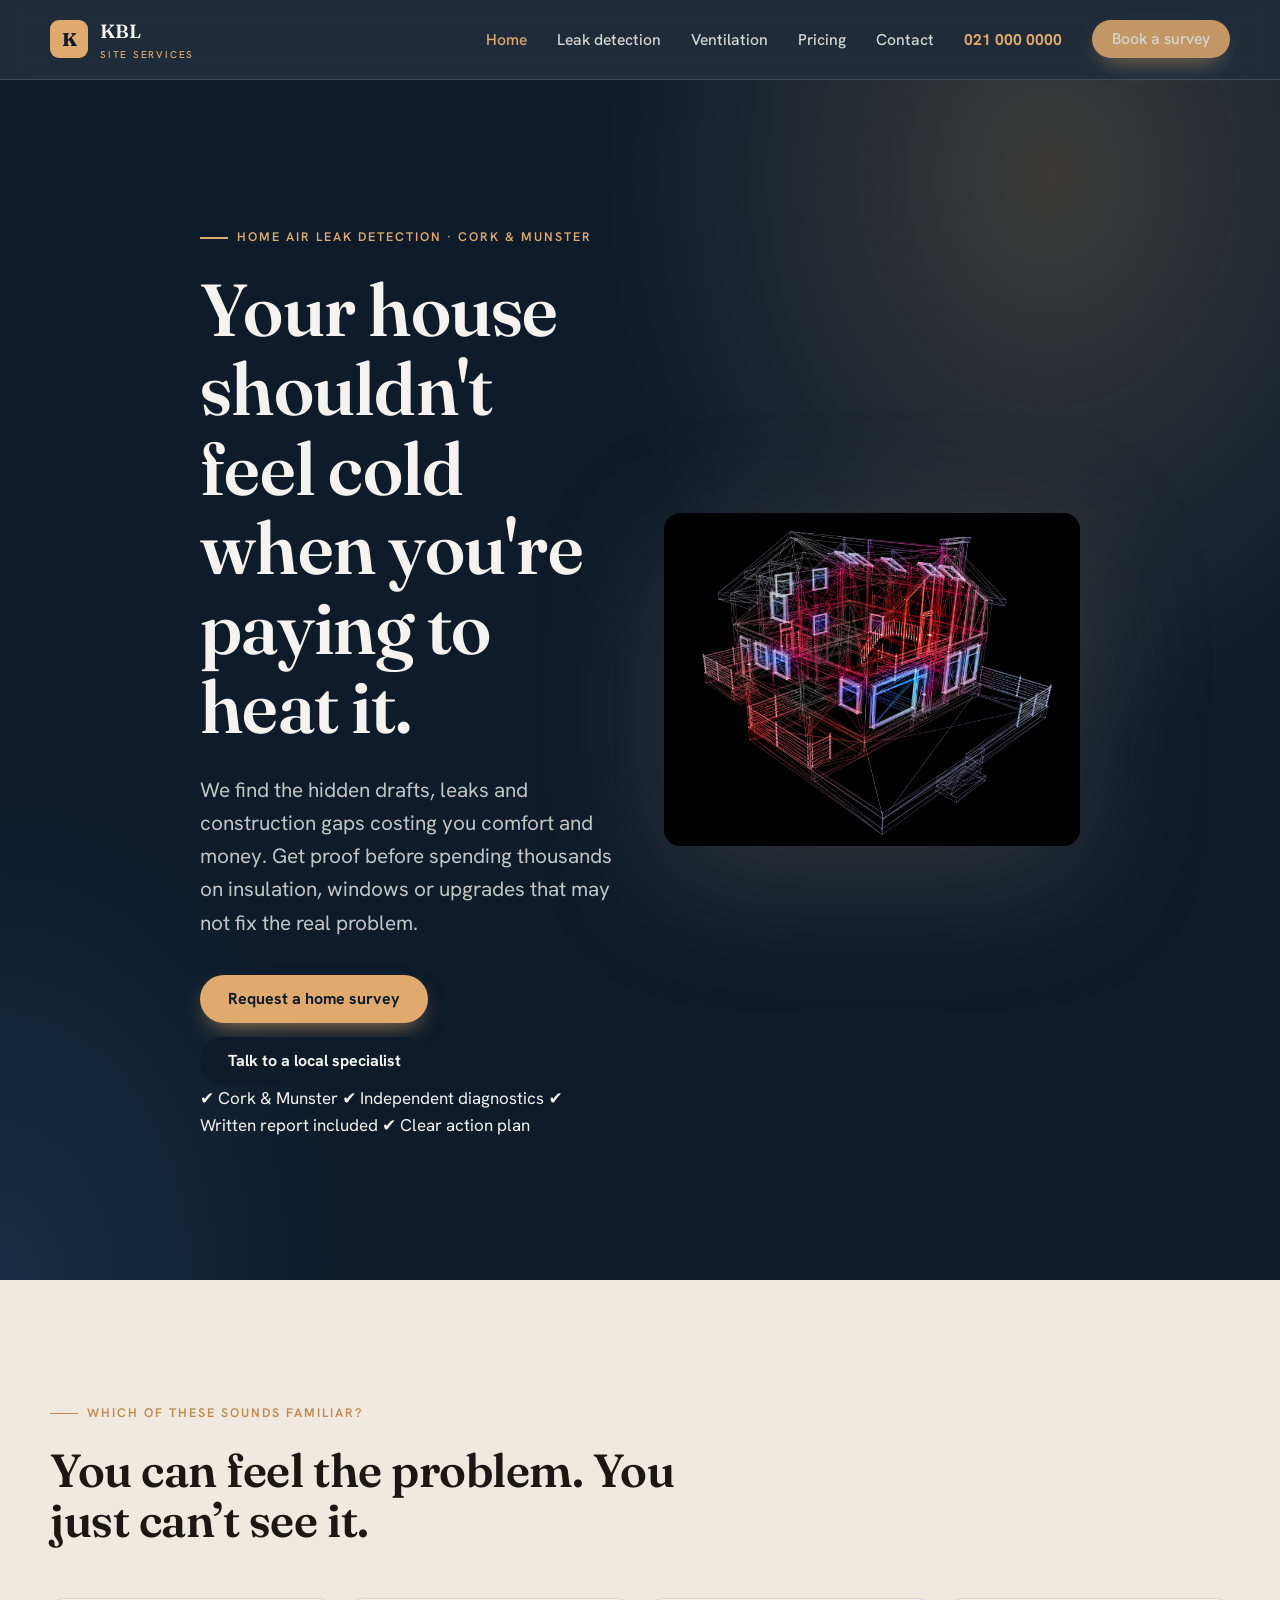
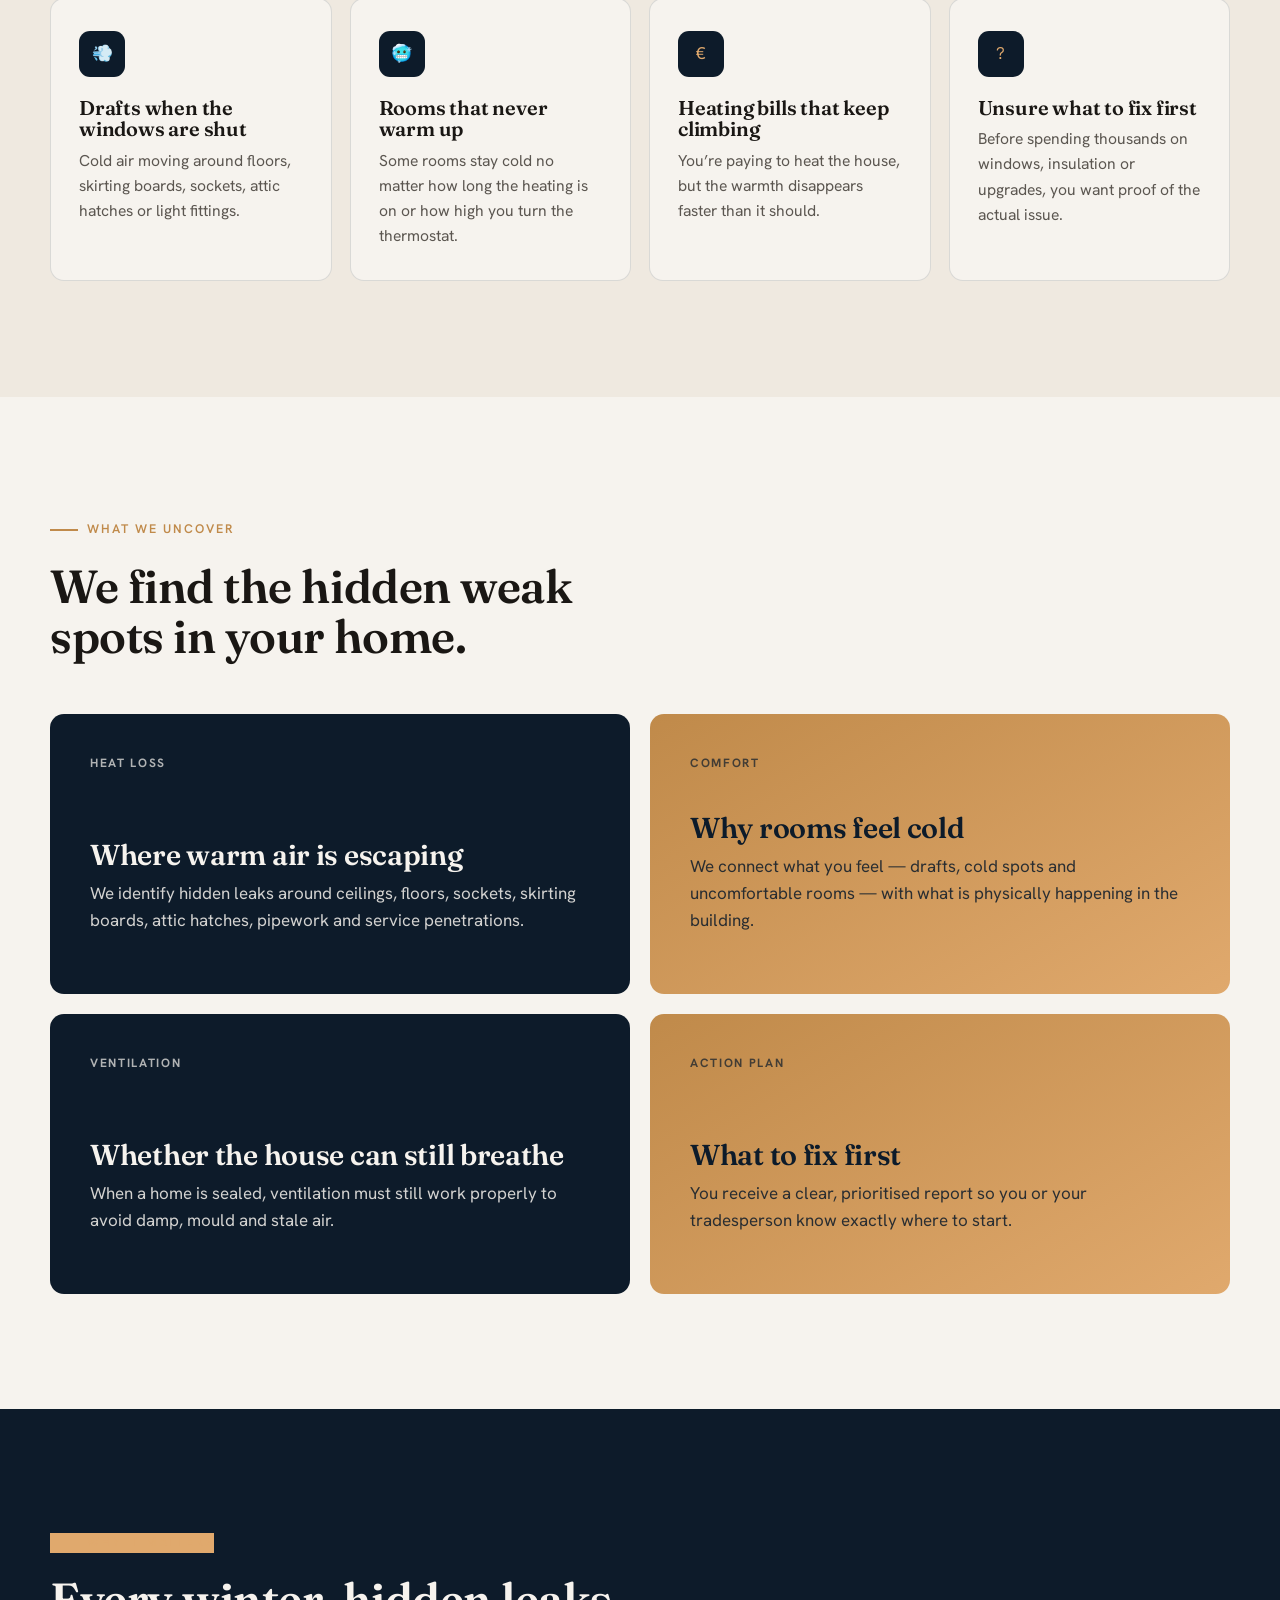
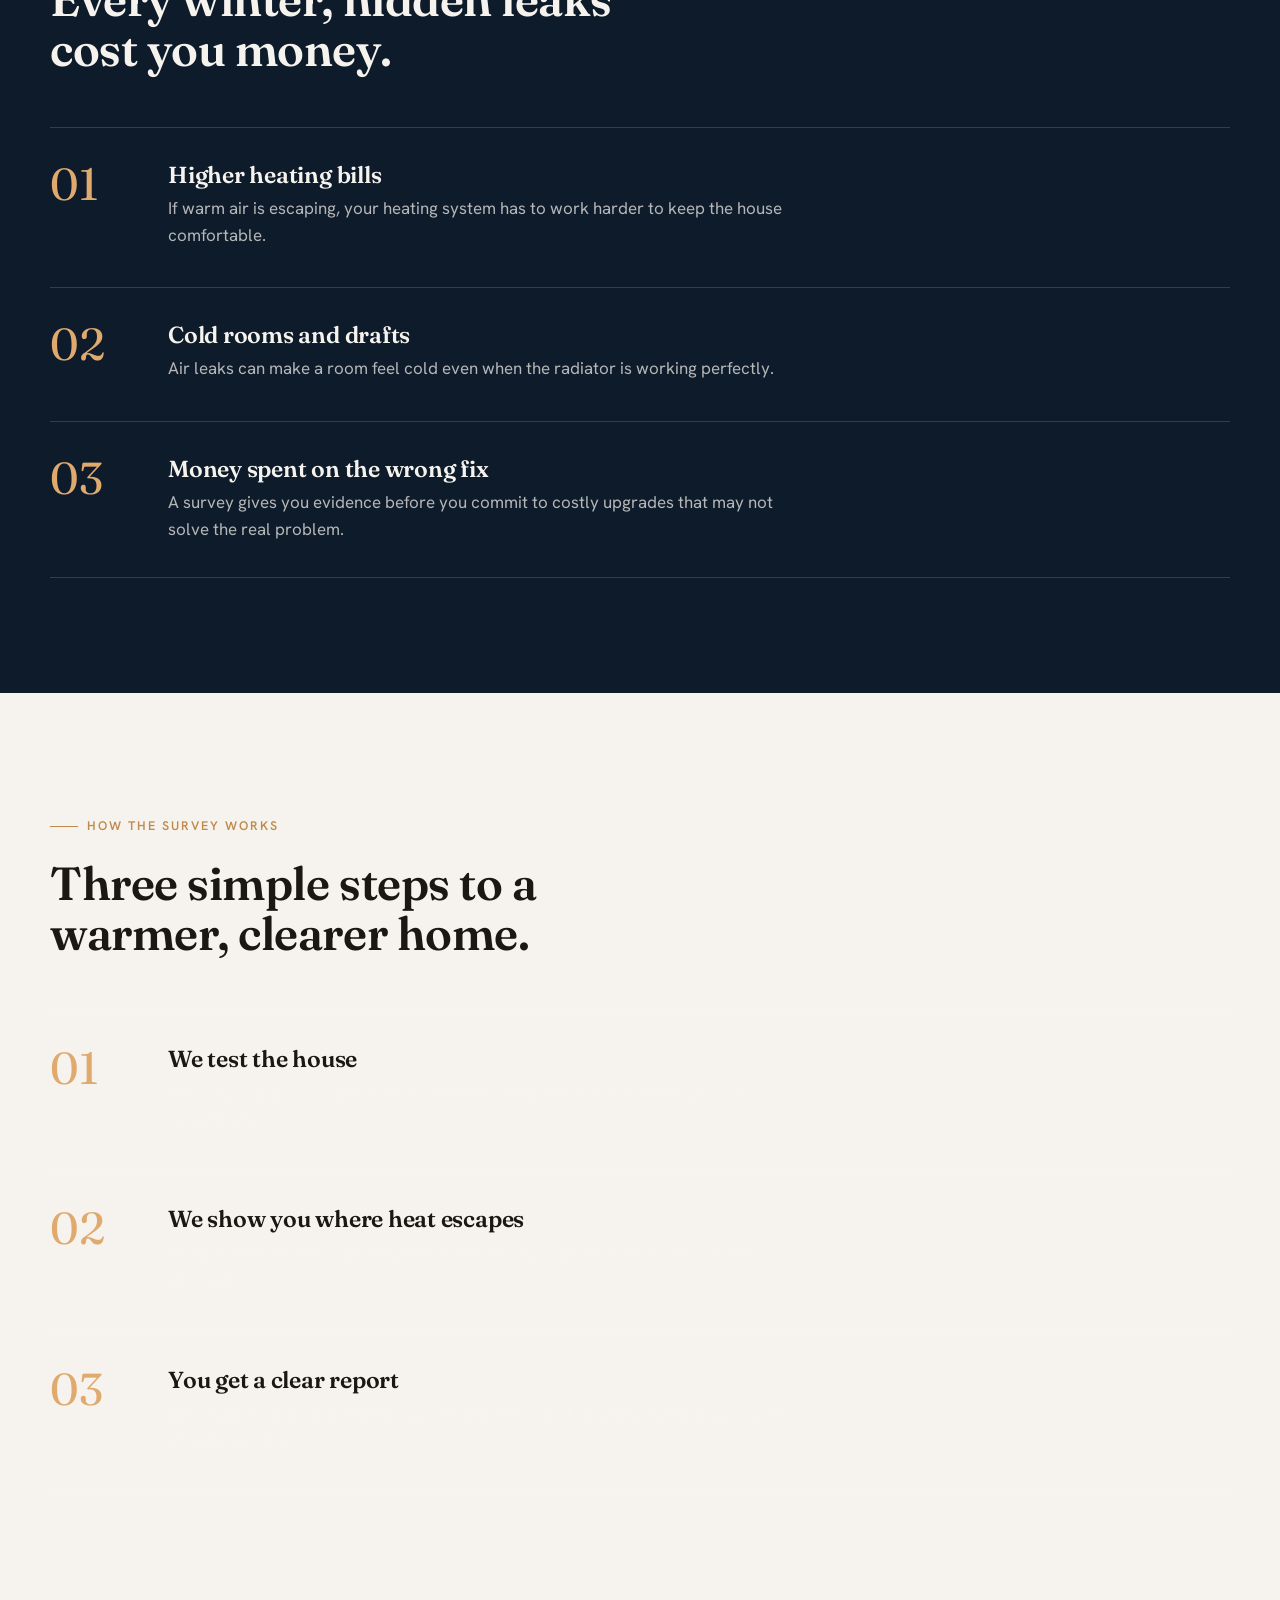
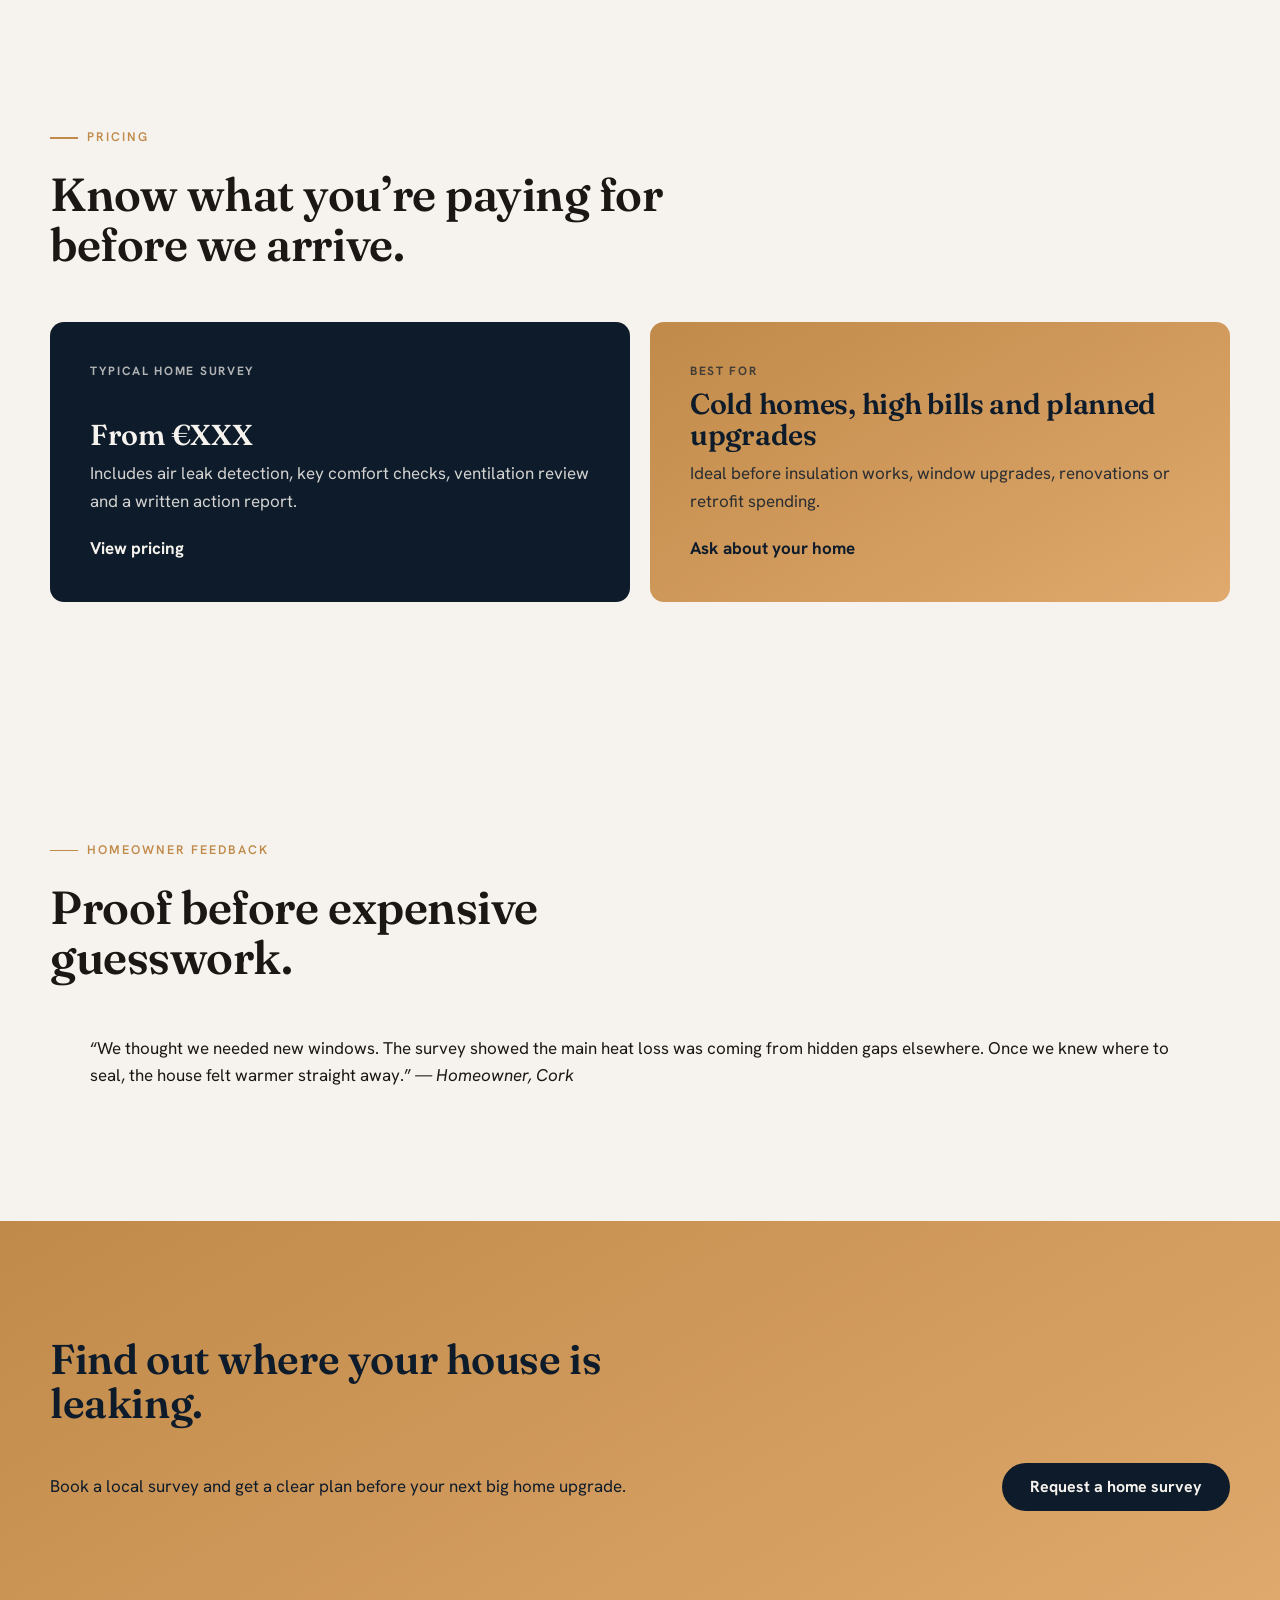
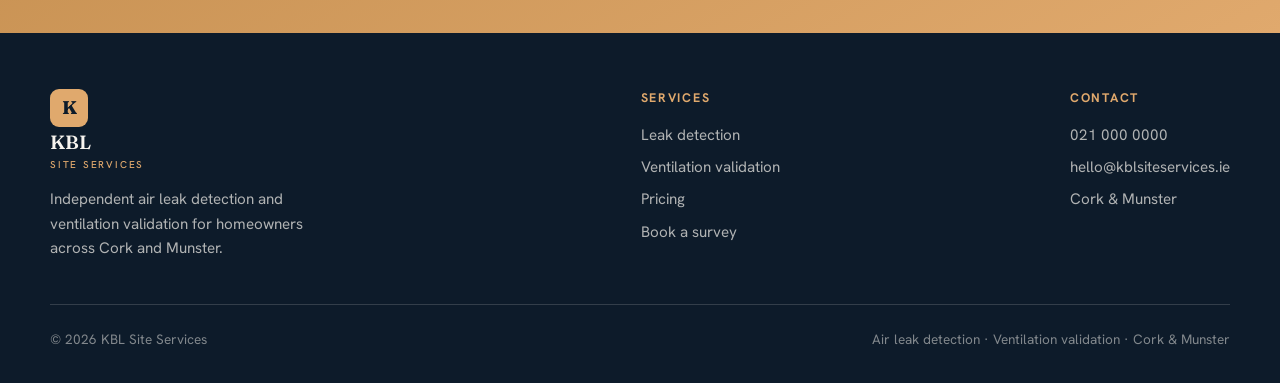
==== commit 0fa82d05: "Update index.html" ====
--- a/index.html
+++ b/index.html
@@ -37,7 +37,7 @@
   </div>
 </header>
 
-<section class="hero">
+<section class="hero hero--light">
   <div class="wrap hero__split">
     <div class="hero__content">
       <span class="eyebrow">Home air leak detection · Cork &amp; Munster</span>
@@ -48,7 +48,7 @@
       </p>
       <div class="hero__actions">
         <a class="btn btn--primary" href="contact.html">Request a home survey</a>
-        <a class="btn btn--ghost" href="tel:+353000000000">Talk to a local specialist</a>
+        <a class="btn btn--dark" href="tel:+353000000000">Talk to a local specialist</a>
       </div>
       <div class="trust-row">
         <span>✔ Cork &amp; Munster</span>
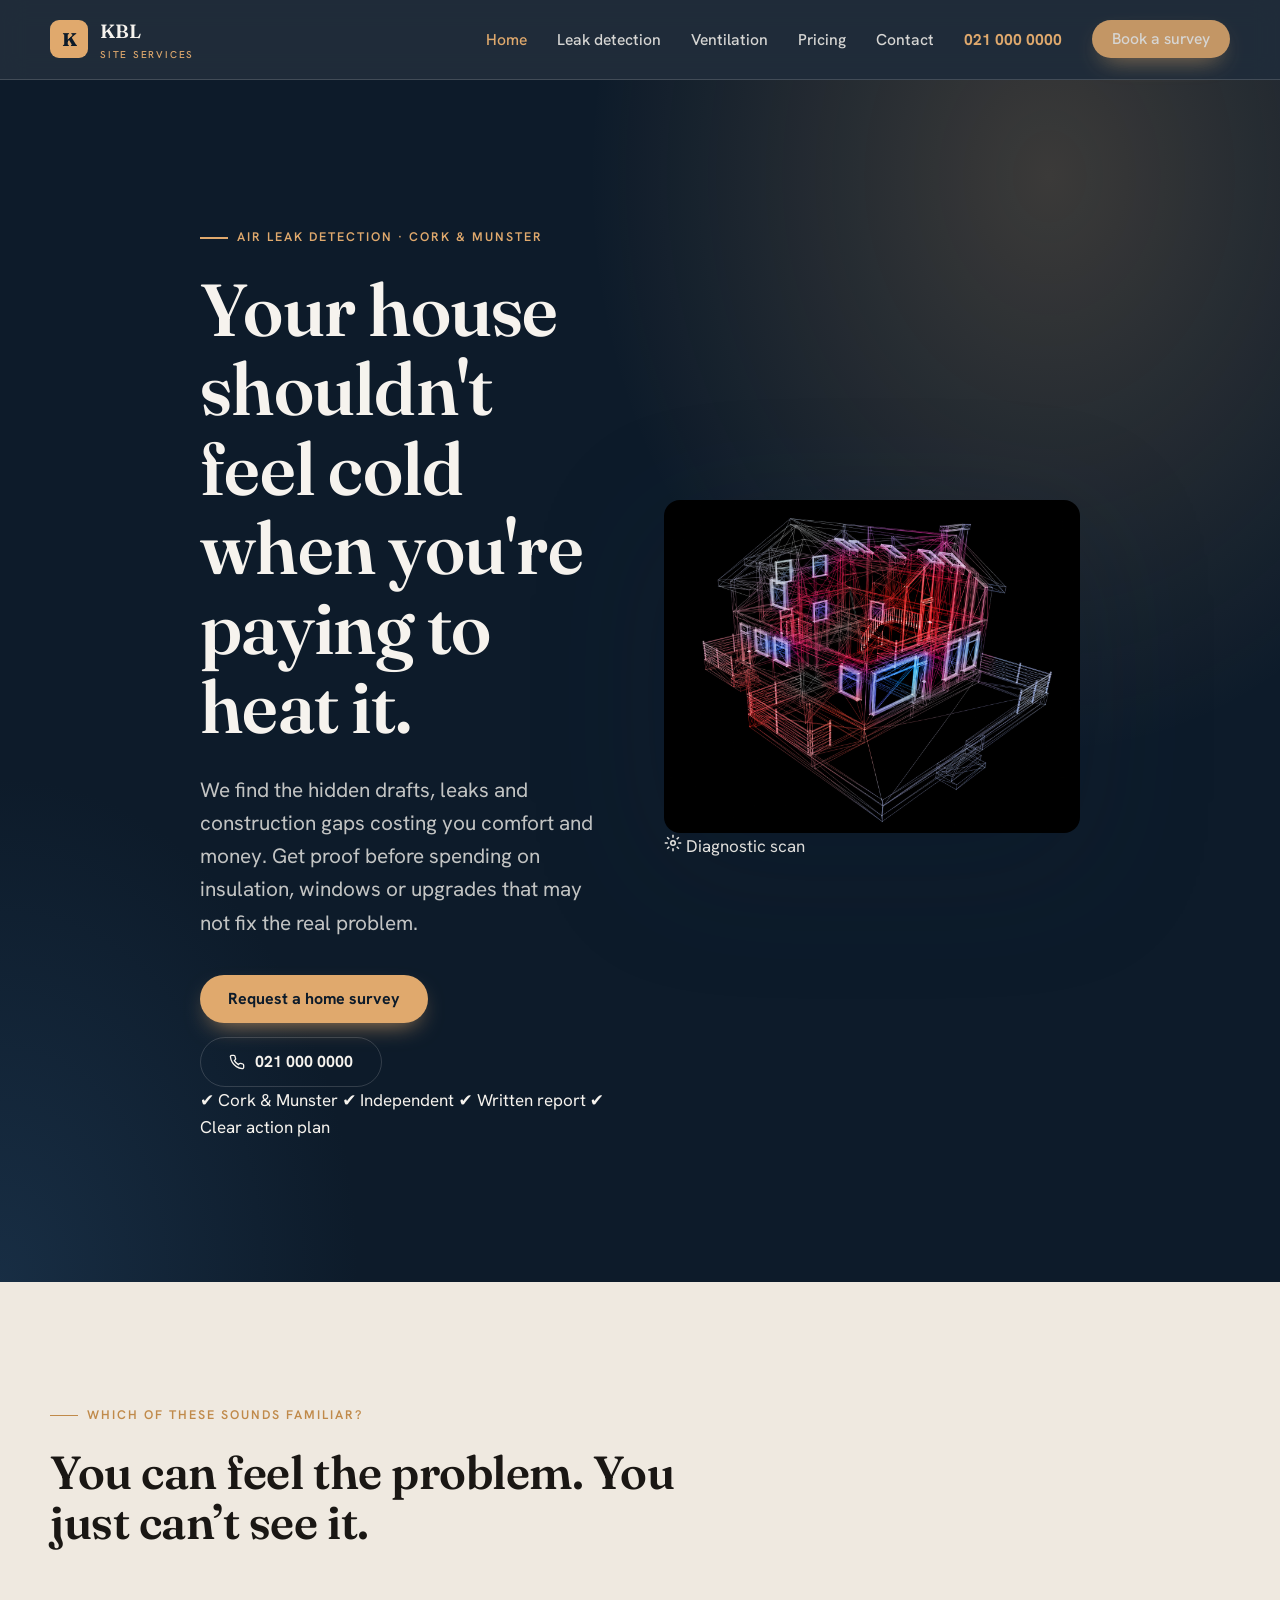
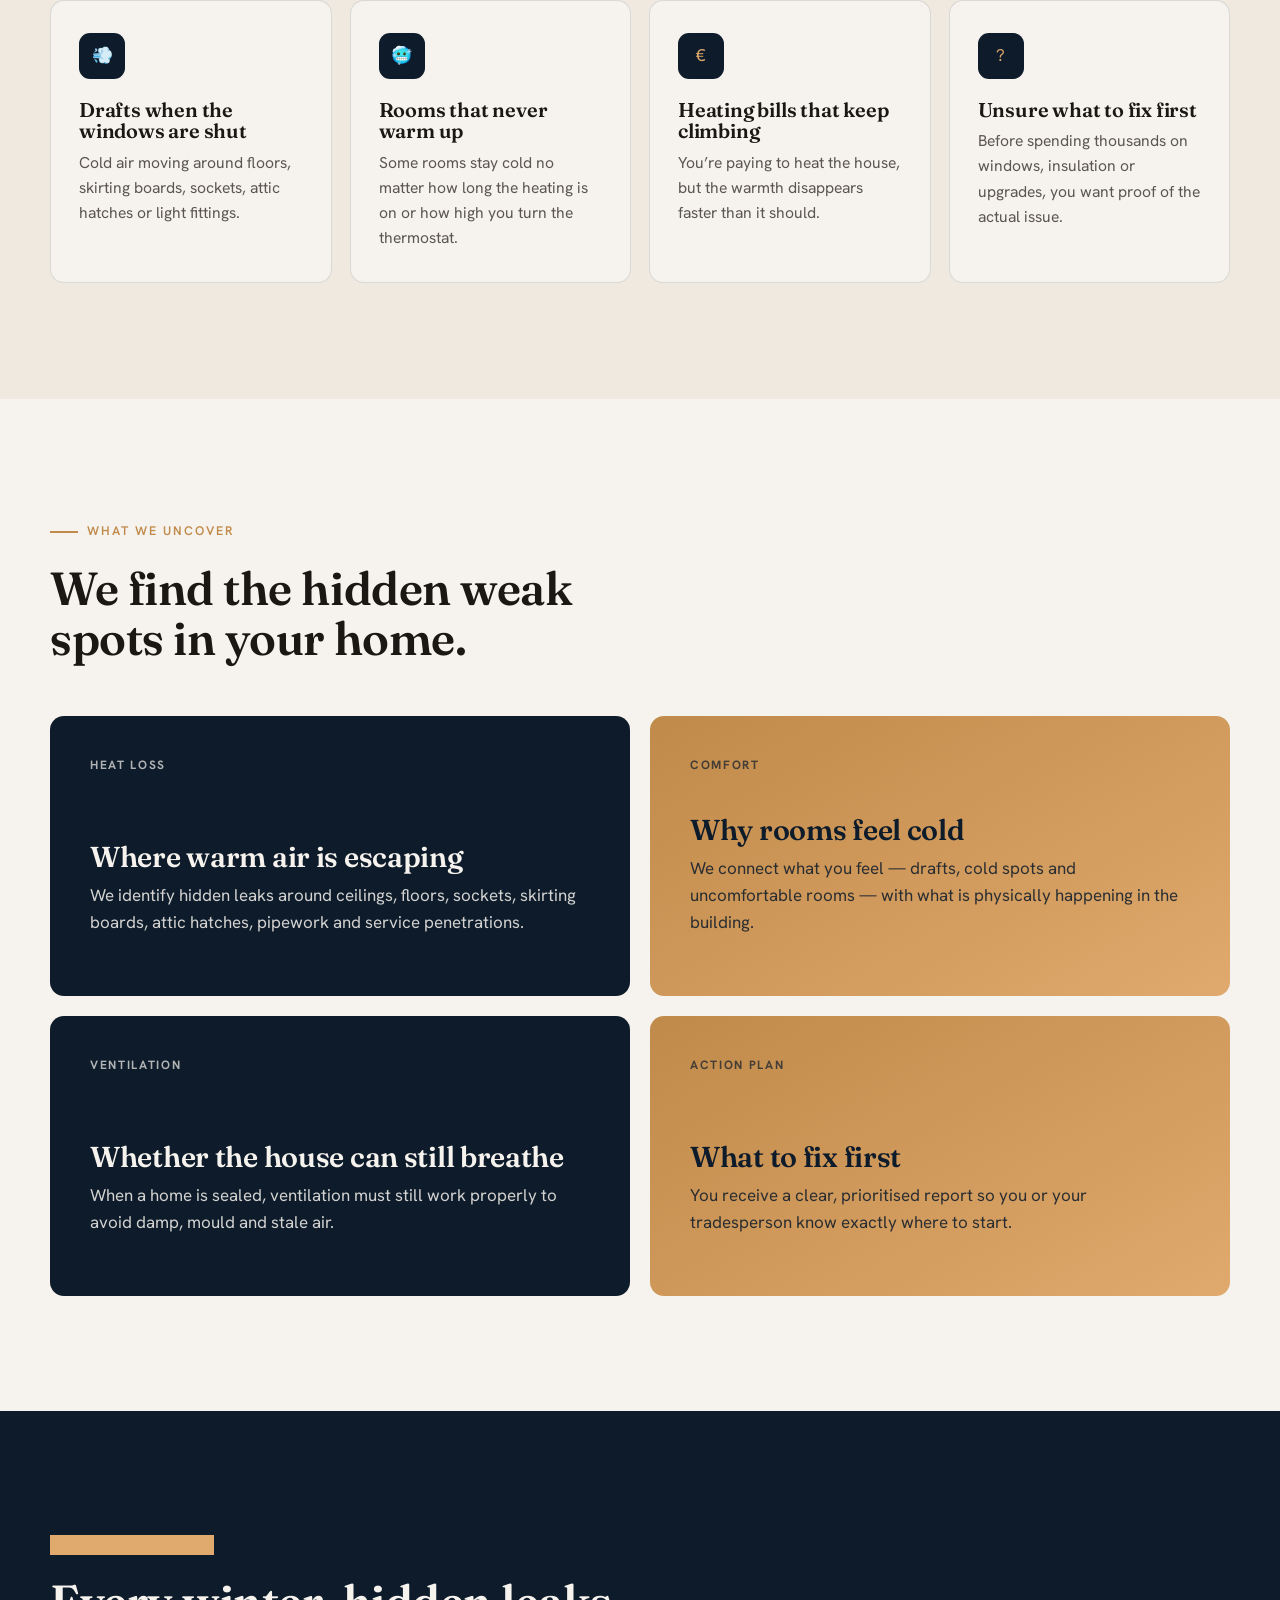
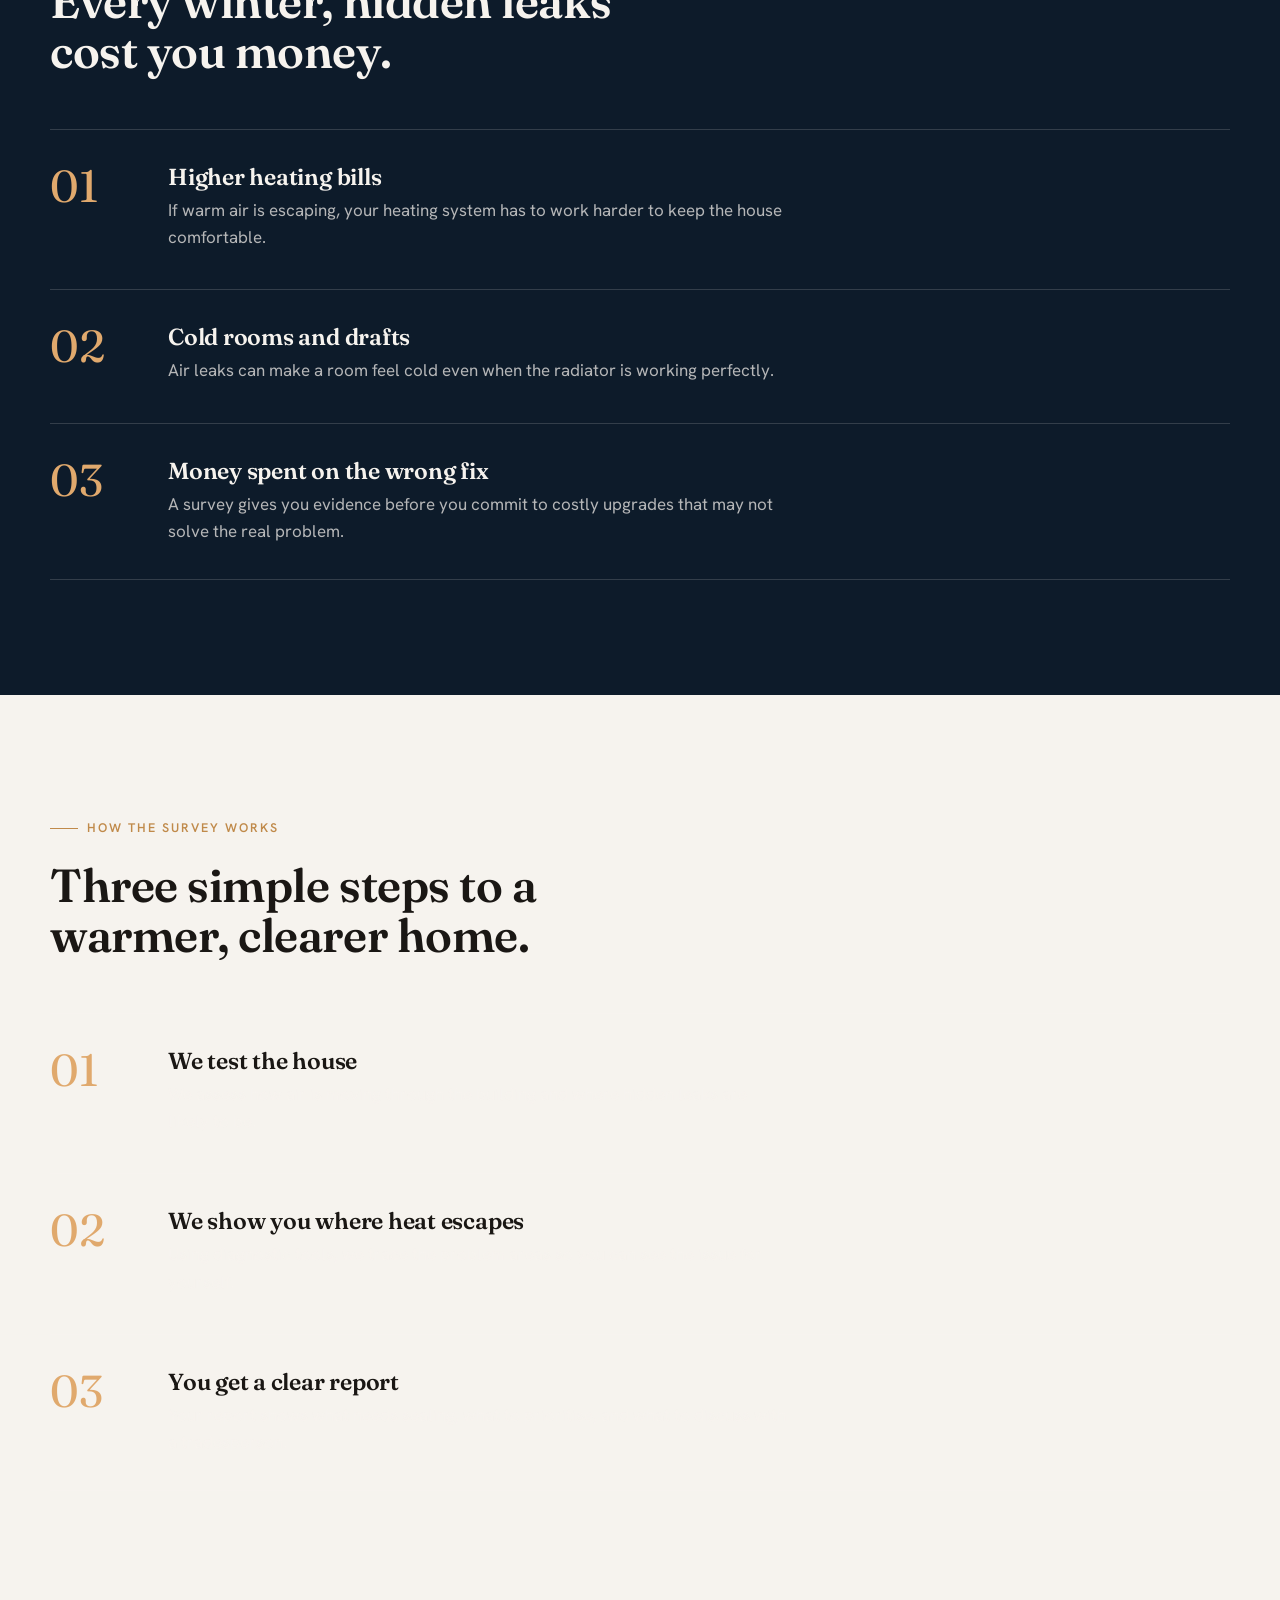
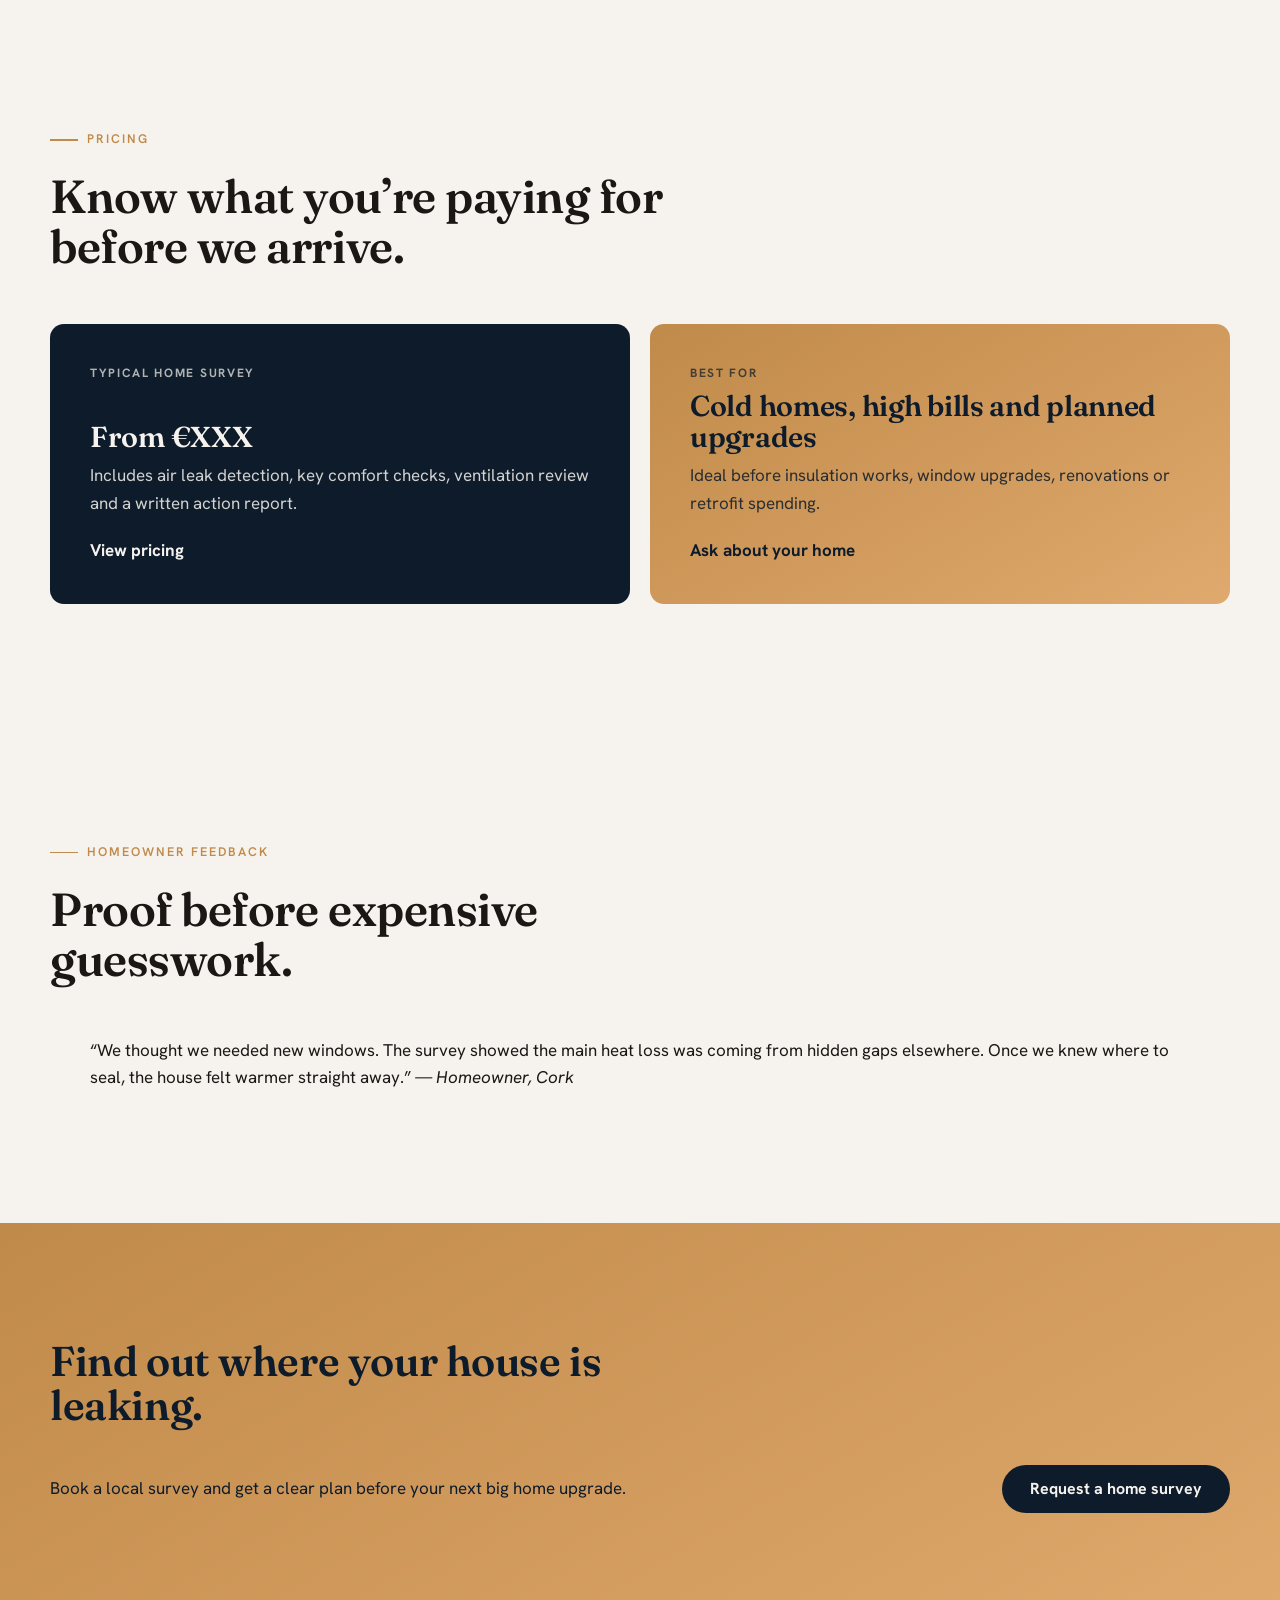
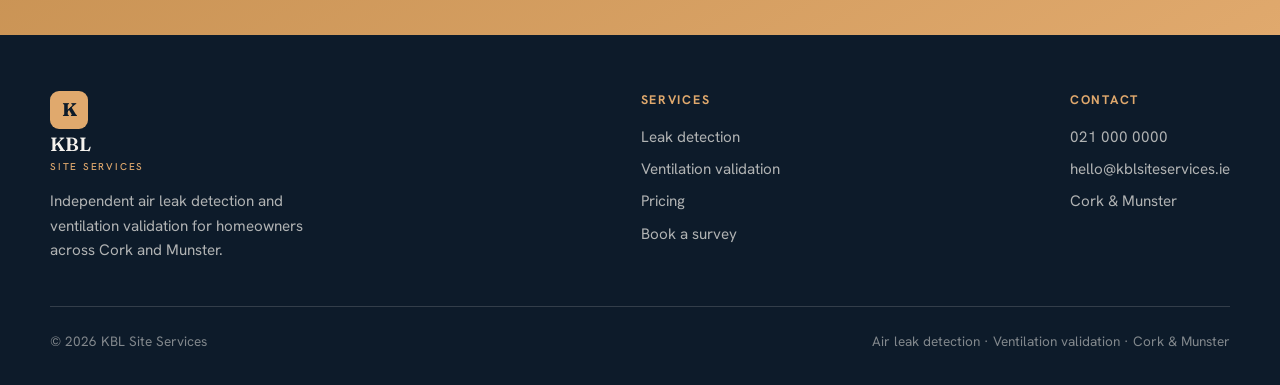
==== commit f32d3173: "Update index.html" ====
--- a/index.html
+++ b/index.html
@@ -37,28 +37,37 @@
   </div>
 </header>
 
-<section class="hero hero--light">
+<section class="hero">
   <div class="wrap hero__split">
     <div class="hero__content">
-      <span class="eyebrow">Home air leak detection · Cork &amp; Munster</span>
+      <span class="eyebrow">Air leak detection · Cork &amp; Munster</span>
       <h1>Your house shouldn't feel cold when you're paying to heat it.</h1>
       <p class="hero__sub">
         We find the hidden drafts, leaks and construction gaps costing you comfort and money.
-        Get proof before spending thousands on insulation, windows or upgrades that may not fix the real problem.
+        Get proof before spending on insulation, windows or upgrades that may not fix the real problem.
       </p>
       <div class="hero__actions">
         <a class="btn btn--primary" href="contact.html">Request a home survey</a>
-        <a class="btn btn--dark" href="tel:+353000000000">Talk to a local specialist</a>
+        <a class="btn btn--ghost" href="tel:+353000000000">
+          <svg width="16" height="16" viewBox="0 0 24 24" fill="none" stroke="currentColor" stroke-width="2"><path d="M22 16.92v3a2 2 0 0 1-2.18 2 19.79 19.79 0 0 1-8.63-3.07 19.5 19.5 0 0 1-6-6 19.79 19.79 0 0 1-3.07-8.67A2 2 0 0 1 4.11 2h3a2 2 0 0 1 2 1.72c.13.96.36 1.9.7 2.81a2 2 0 0 1-.45 2.11L8.09 9.91a16 16 0 0 0 6 6l1.27-1.27a2 2 0 0 1 2.11-.45c.9.34 1.85.57 2.81.7A2 2 0 0 1 22 16.92z"/></svg>
+          021 000 0000
+        </a>
       </div>
       <div class="trust-row">
         <span>✔ Cork &amp; Munster</span>
-        <span>✔ Independent diagnostics</span>
-        <span>✔ Written report included</span>
+        <span>✔ Independent</span>
+        <span>✔ Written report</span>
         <span>✔ Clear action plan</span>
       </div>
     </div>
     <div class="hero__image">
-      <img src="Thermal_Image.png" alt="Thermal wireframe of a house showing heat loss in red and cold zones in blue">
+      <div class="hero__image-frame">
+        <img src="Thermal_Image.png" alt="Thermal scan of a house showing heat loss in red and cold zones in blue">
+        <div class="hero__image-badge">
+          <svg width="18" height="18" viewBox="0 0 24 24" fill="none" stroke="currentColor" stroke-width="2"><circle cx="12" cy="12" r="3"/><path d="M12 1v4M12 19v4M4.22 4.22l2.83 2.83M16.95 16.95l2.83 2.83M1 12h4M19 12h4M4.22 19.78l2.83-2.83M16.95 7.05l2.83-2.83"/></svg>
+          <span>Diagnostic scan</span>
+        </div>
+      </div>
     </div>
   </div>
 </section>
--- a/style.css
+++ b/style.css
@@ -255,23 +255,22 @@
   display: flex;
   align-items: center;
   justify-content: center;
-  position: relative;
 }
 .hero__image img {
   width: 100%;
   max-width: 560px;
   border-radius: 16px;
-  filter: drop-shadow(0 32px 64px rgba(224,169,109,.18));
+  filter: drop-shadow(0 32px 64px rgba(13,27,42,.18));
 }
 
 @media (max-width: 880px) {
   .hero__split {
     grid-template-columns: 1fr;
-    gap: 36px;
+    gap: 32px;
   }
   .hero__image {
     order: -1;
-    max-height: 280px;
+    max-height: 260px;
     overflow: hidden;
     border-radius: 12px;
   }
@@ -282,3 +281,18 @@
     max-width: 100%;
   }
 }
+
+/* ---------- Hero light variant ---------- */
+.hero--light {
+  background: var(--paper);
+  color: var(--navy);
+}
+.hero--light::before { display: none; }
+.hero--light h1 { color: var(--navy); }
+.hero--light h1 em { color: var(--amber-deep); }
+.hero--light .hero__sub { color: var(--muted); }
+.hero--light .eyebrow { color: var(--amber-deep); }
+.hero--light .eyebrow::before { background: var(--amber-deep); }
+.hero--light .hero__note { color: var(--muted); }
+.hero--light .trust-row { color: var(--navy); }
+.hero--light .trust-row span { opacity: 1; color: var(--muted); }
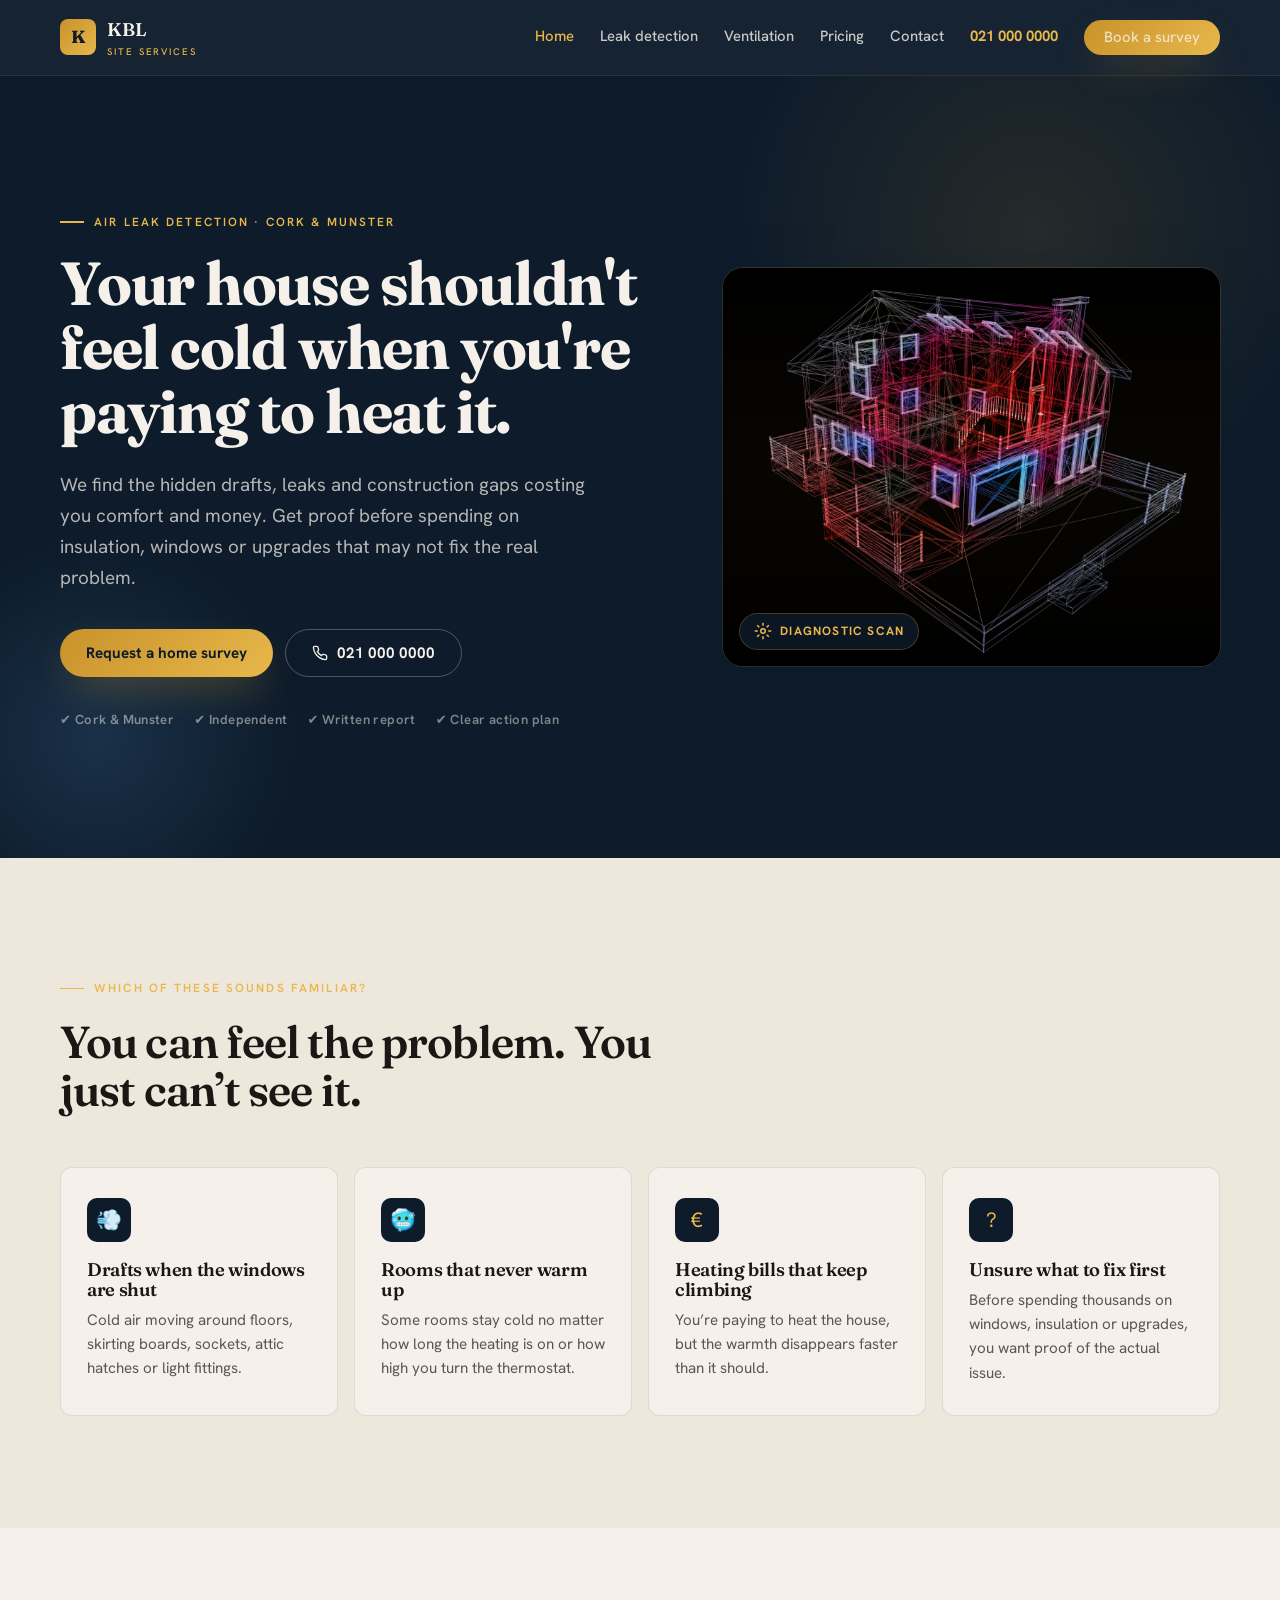
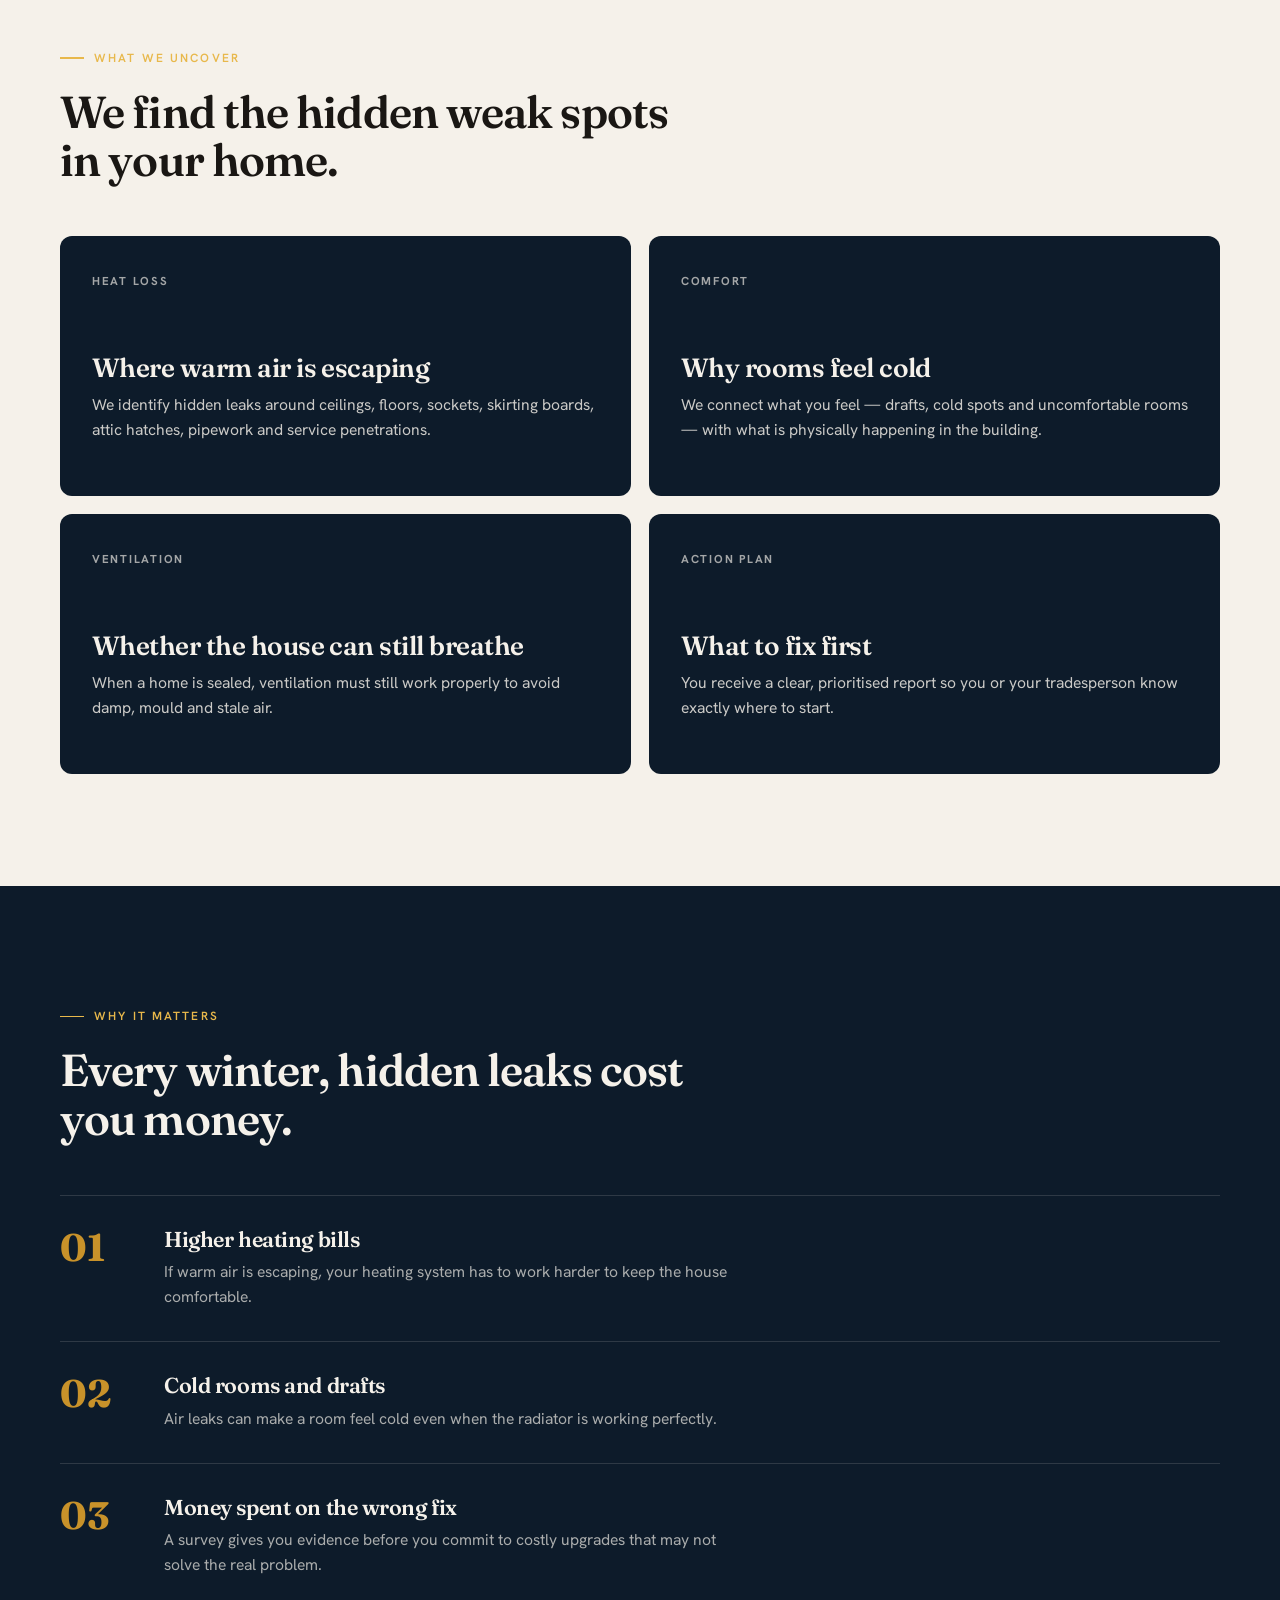
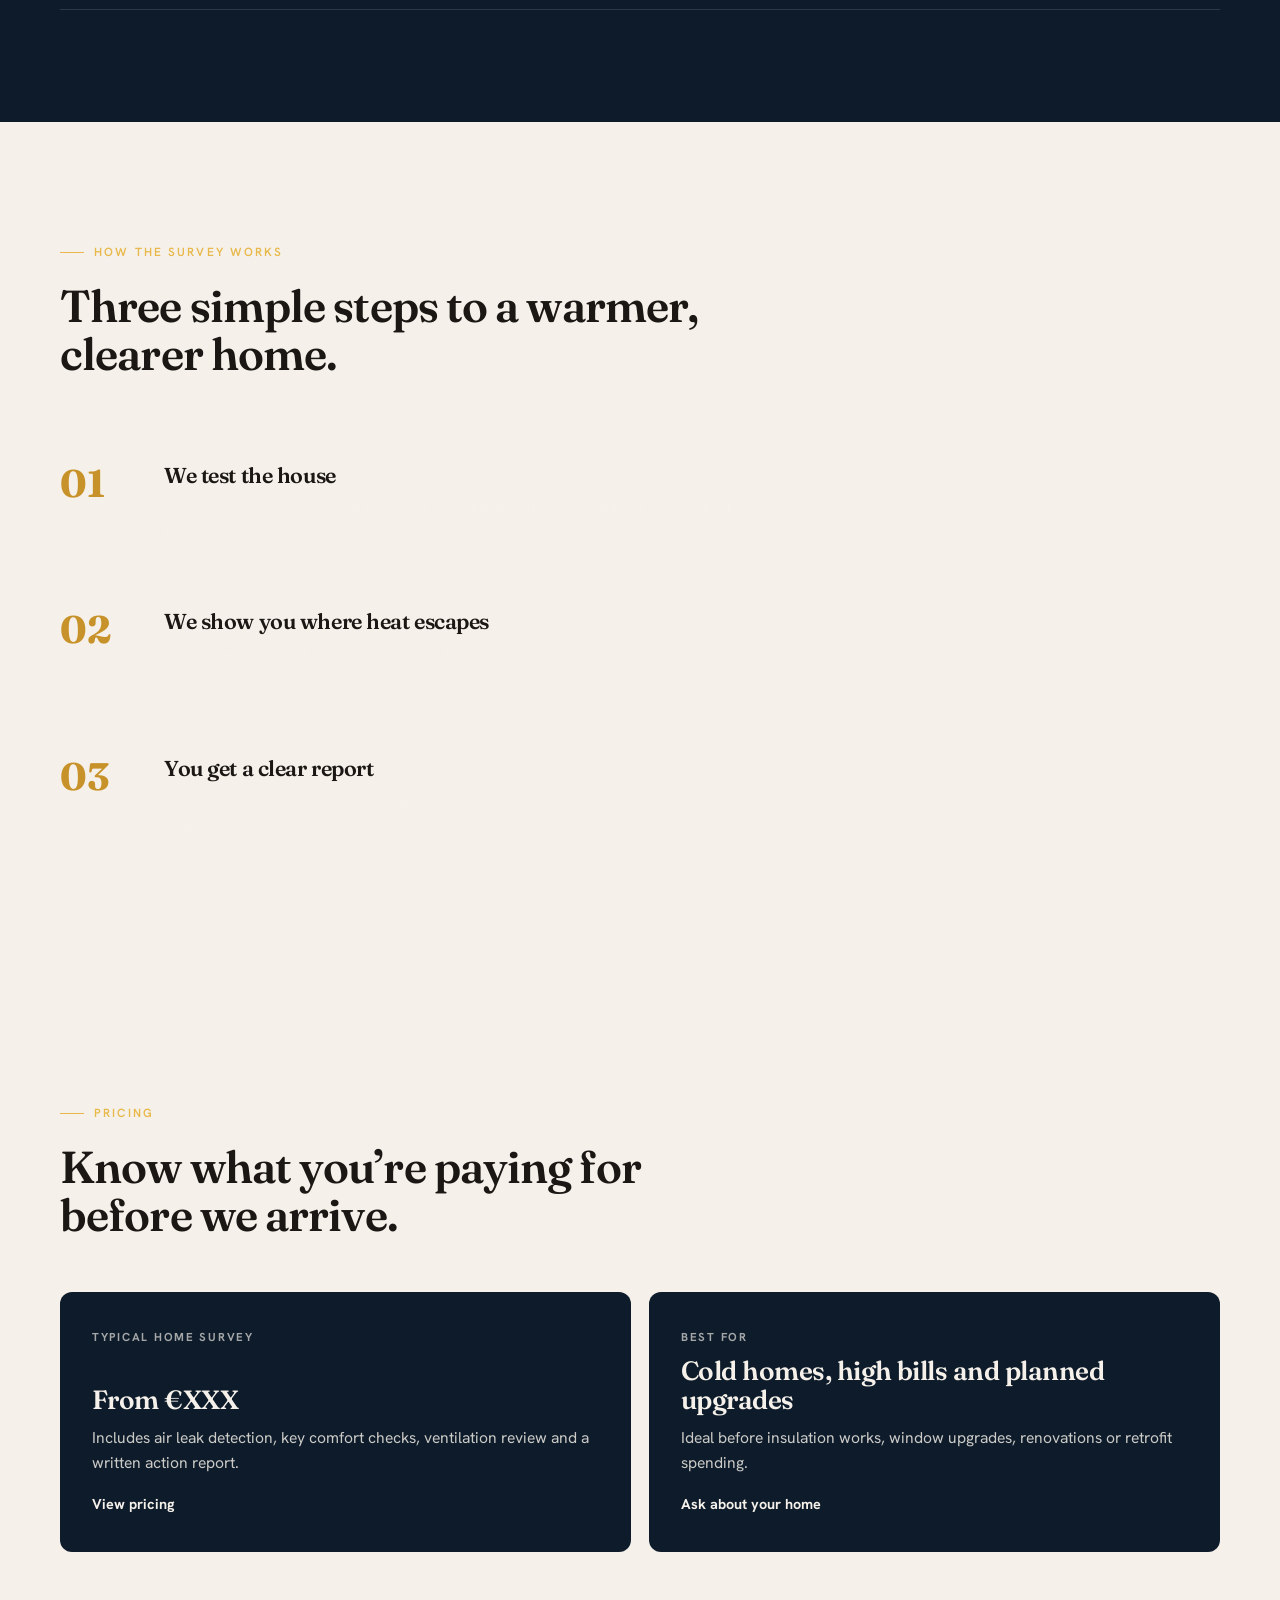
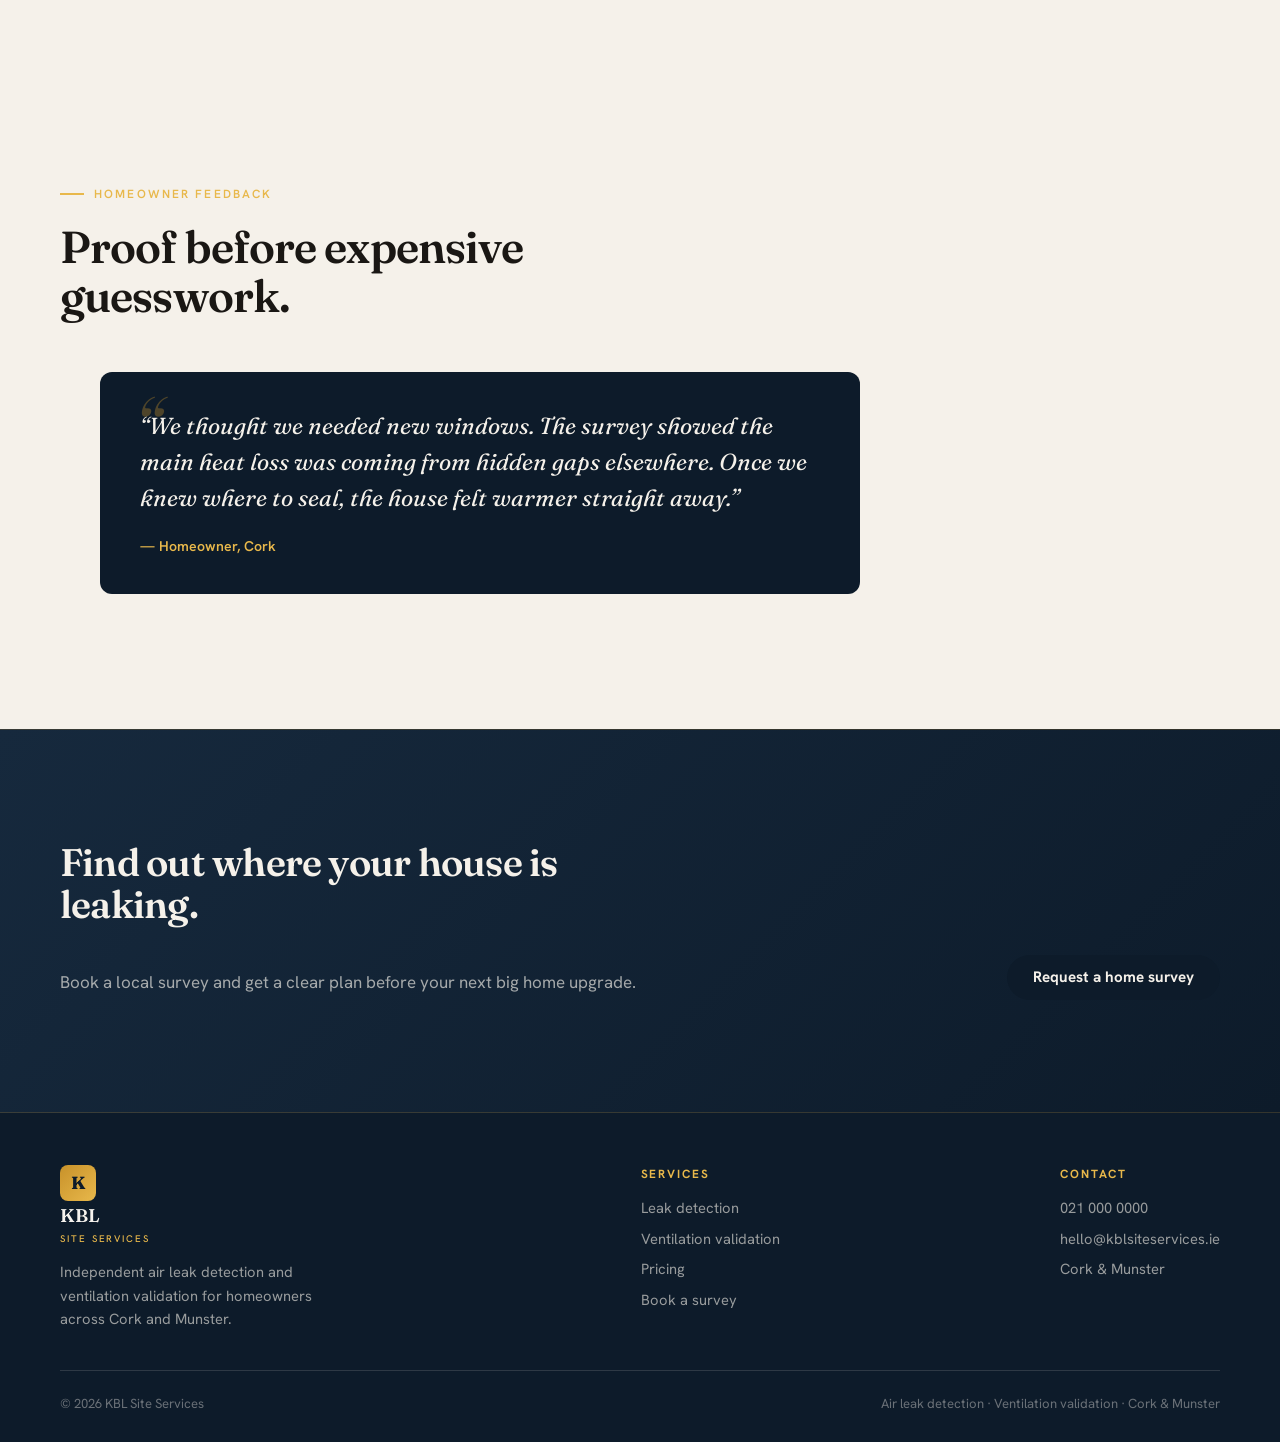
==== commit ff67be4b: "Update index.html" ====
--- a/index.html
+++ b/index.html
@@ -3,7 +3,7 @@
 <head>
 <meta charset="UTF-8">
 <meta name="viewport" content="width=device-width, initial-scale=1">
-<title>KBL Site Services — Air leak detection & ventilation surveys, Cork</title>
+<title>KBL Site Services Air leak detection & ventilation surveys, Cork</title>
 <meta name="description" content="Cold rooms, drafts and high heating bills? KBL Site Services finds hidden air leaks and ventilation issues in homes across Cork and Munster.">
 <link rel="stylesheet" href="style.css">
 </head>
--- a/style.css
+++ b/style.css
@@ -1,37 +1,42 @@
 /* ==========================================================================
    KBL Site Services
-   Shared stylesheet
-   Palette: Deep Navy #0D1B2A / Warm Amber #E0A96D
+   Palette: Deep Navy #0D1B2A / Gold #C8922A–#E8B84B / Paper #F5F1EA
+   Typography: Fraunces (display) / Hanken Grotesk (body)
    ========================================================================== */
 
-@import url('https://fonts.googleapis.com/css2?family=Fraunces:opsz,wght@9..144,500;9..144,600;9..144,700&family=Hanken+Grotesk:wght@400;500;600;700&display=swap');
+@import url('https://fonts.googleapis.com/css2?family=Fraunces:opsz,wght@9..144,400;9..144,500;9..144,600;9..144,700&family=Hanken+Grotesk:wght@400;500;600;700&display=swap');
 
 :root {
   --navy:        #0D1B2A;
   --navy-700:    #16293d;
   --navy-600:    #1f3a55;
-  --amber:       #E0A96D;
-  --amber-light: #f0c79a;
-  --amber-deep:  #c08a4a;
-  --paper:       #f6f3ee;
-  --paper-2:     #efe9e0;
+  --navy-500:    #254B6B;
+
+  /* Richer gold — closer to the logo gradient */
+  --gold:        #C8922A;
+  --gold-light:  #E8B84B;
+  --gold-pale:   #F2D48A;
+  --gold-deep:   #A0731E;
+
+  --paper:       #F5F1EA;
+  --paper-2:     #EDE7DC;
   --ink:         #1a1714;
   --muted:       #5b5650;
-  --line:        rgba(13,27,42,.12);
-  --line-light:  rgba(246,243,238,.16);
+  --line:        rgba(13,27,42,.10);
+  --line-light:  rgba(245,241,234,.14);
 
   --display: 'Fraunces', Georgia, serif;
   --body:    'Hanken Grotesk', system-ui, sans-serif;
 
-  --wrap: 1180px;
-  --r:    14px;
-  --shadow: 0 24px 60px -28px rgba(13,27,42,.45);
+  --wrap: 1160px;
+  --r:    12px;
+  --r-lg: 20px;
+  --shadow-gold: 0 16px 40px -12px rgba(200,146,42,.45);
+  --shadow-dark: 0 24px 60px -20px rgba(13,27,42,.6);
 }
 
 *, *::before, *::after { box-sizing: border-box; }
-
 html { scroll-behavior: smooth; }
-
 body {
   margin: 0;
   font-family: var(--body);
@@ -41,62 +46,80 @@
   -webkit-font-smoothing: antialiased;
   font-size: 17px;
 }
-
-h1, h2, h3 { font-family: var(--display); font-weight: 600; line-height: 1.08; letter-spacing: -.01em; margin: 0; }
+h1, h2, h3 { font-family: var(--display); font-weight: 600; line-height: 1.08; letter-spacing: -.02em; margin: 0; }
 a { color: inherit; text-decoration: none; }
 img { max-width: 100%; display: block; }
 
 .wrap { width: min(100% - 40px, var(--wrap)); margin-inline: auto; }
-.section { padding: clamp(64px, 9vw, 120px) 0; }
+.section { padding: clamp(64px, 9vw, 112px) 0; }
 
 /* ---------- Buttons ---------- */
 .btn {
-  display: inline-flex; align-items: center; gap: 10px;
-  font-family: var(--body); font-weight: 700; font-size: 1rem;
-  padding: 16px 28px; border-radius: 100px; border: 0; cursor: pointer;
+  display: inline-flex; align-items: center; gap: 9px;
+  font-family: var(--body); font-weight: 700; font-size: .95rem;
+  padding: 15px 26px; border-radius: 100px; border: 0; cursor: pointer;
   transition: transform .18s ease, box-shadow .18s ease, background .18s ease;
-  line-height: 1;
-}
-.btn--primary { background: var(--amber); color: var(--navy); box-shadow: 0 10px 24px -10px rgba(224,169,109,.8); }
-.btn--primary:hover { transform: translateY(-2px); box-shadow: 0 16px 30px -12px rgba(224,169,109,.9); background: var(--amber-light); }
-.btn--ghost { background: transparent; color: var(--paper); border: 1.5px solid var(--line-light); }
-.btn--ghost:hover { border-color: var(--amber); color: var(--amber); }
+  line-height: 1; white-space: nowrap;
+}
+.btn--primary {
+  background: linear-gradient(135deg, var(--gold), var(--gold-light));
+  color: var(--navy);
+  box-shadow: var(--shadow-gold);
+}
+.btn--primary:hover { transform: translateY(-2px); box-shadow: 0 20px 48px -12px rgba(200,146,42,.55); filter: brightness(1.06); }
+.btn--ghost { background: transparent; color: var(--paper); border: 1.5px solid rgba(245,241,234,.28); }
+.btn--ghost:hover { border-color: var(--gold-light); color: var(--gold-light); }
 .btn--dark { background: var(--navy); color: var(--paper); }
 .btn--dark:hover { transform: translateY(-2px); background: var(--navy-700); }
+.btn--outline-gold { background: transparent; color: var(--gold); border: 1.5px solid var(--gold); }
+.btn--outline-gold:hover { background: var(--gold); color: var(--navy); }
+
+/* ---------- Eyebrow ---------- */
+.eyebrow {
+  display: inline-flex; align-items: center; gap: 10px;
+  font-family: var(--body); font-weight: 600; font-size: .74rem;
+  letter-spacing: .18em; text-transform: uppercase;
+  color: var(--gold-light); margin-bottom: 20px;
+}
+.eyebrow::before { content: ""; width: 24px; height: 1.5px; background: var(--gold-light); flex-shrink: 0; }
+.eyebrow--dark { color: var(--gold-deep); }
+.eyebrow--dark::before { background: var(--gold-deep); }
 
 /* ---------- Header ---------- */
 .site-header {
   position: sticky; top: 0; z-index: 50;
-  background: rgba(13,27,42,.92);
-  backdrop-filter: blur(12px);
-  border-bottom: 1px solid var(--line-light);
-}
-.nav { display: flex; align-items: center; justify-content: space-between; padding: 16px 0; }
-.brand { display: flex; align-items: center; gap: 12px; color: var(--paper); }
+  background: rgba(13,27,42,.96);
+  backdrop-filter: blur(14px);
+  border-bottom: 1px solid rgba(200,146,42,.15);
+}
+.nav { display: flex; align-items: center; justify-content: space-between; padding: 15px 0; }
+.brand { display: flex; align-items: center; gap: 11px; color: var(--paper); }
+.brand__logo { height: 38px; width: auto; display: block; }
 .brand__mark {
-  width: 38px; height: 38px; border-radius: 9px; display: grid; place-items: center;
-  background: var(--amber); color: var(--navy); font-family: var(--display); font-weight: 700; font-size: 1.15rem;
-}
-.brand__name { font-family: var(--display); font-weight: 600; font-size: 1.2rem; letter-spacing: -.01em; }
-.brand__name small { display: block; font-family: var(--body); font-weight: 500; font-size: .62rem; letter-spacing: .18em; text-transform: uppercase; color: var(--amber); }
-
-.nav__links { display: flex; align-items: center; gap: 30px; }
-.nav__links a { color: var(--paper); font-weight: 500; font-size: .98rem; opacity: .85; transition: opacity .15s, color .15s; }
-.nav__links a:hover, .nav__links a.active { opacity: 1; color: var(--amber); }
-.nav__phone { display: inline-flex; align-items: center; gap: 8px; color: var(--amber) !important; font-weight: 700 !important; opacity: 1 !important; }
-.nav__cta { padding: 11px 20px; font-size: .95rem; }
-
+  width: 36px; height: 36px; border-radius: 8px;
+  background: linear-gradient(135deg, var(--gold), var(--gold-light));
+  color: var(--navy); font-family: var(--display); font-weight: 700;
+  font-size: 1.1rem; display: grid; place-items: center;
+}
+.brand__name { font-family: var(--display); font-weight: 600; font-size: 1.15rem; letter-spacing: -.01em; }
+.brand__name small { display: block; font-family: var(--body); font-weight: 500; font-size: .6rem; letter-spacing: .2em; text-transform: uppercase; color: var(--gold-light); }
+
+.nav__links { display: flex; align-items: center; gap: 26px; }
+.nav__links a { color: rgba(245,241,234,.8); font-weight: 500; font-size: .93rem; transition: color .15s; }
+.nav__links a:hover, .nav__links a.active { color: var(--gold-light); }
+.nav__phone { color: var(--gold-light) !important; font-weight: 700 !important; display: inline-flex; align-items: center; gap: 7px; }
+.nav__cta { padding: 10px 20px; font-size: .88rem; }
 .nav__toggle { display: none; background: none; border: 0; color: var(--paper); cursor: pointer; }
 
-@media (max-width: 880px) {
+@media (max-width: 900px) {
   .nav__links {
     position: fixed; inset: 64px 0 auto 0; flex-direction: column; gap: 0;
-    background: var(--navy); padding: 10px 20px 24px;
+    background: var(--navy); padding: 8px 20px 24px;
     border-bottom: 1px solid var(--line-light);
-    transform: translateY(-130%); transition: transform .3s ease; align-items: stretch;
+    transform: translateY(-130%); transition: transform .28s ease; align-items: stretch;
   }
   .nav__links.open { transform: translateY(0); }
-  .nav__links a { padding: 14px 0; border-bottom: 1px solid var(--line-light); }
+  .nav__links a { padding: 13px 0; border-bottom: 1px solid var(--line-light); }
   .nav__toggle { display: block; }
 }
 
@@ -105,194 +128,292 @@
   background: var(--navy);
   color: var(--paper);
   position: relative; overflow: hidden;
-  padding: clamp(70px, 11vw, 140px) 0 clamp(80px, 11vw, 150px);
-}
+  padding: clamp(72px, 10vw, 128px) 0 clamp(80px, 10vw, 136px);
+}
+
+/* Radial glow — echoes the signal/scan motif from the logo */
 .hero::before {
-  content: ""; position: absolute; inset: 0;
-  background:
-    radial-gradient(60% 80% at 82% 8%, rgba(224,169,109,.22), transparent 60%),
-    radial-gradient(40% 60% at 0% 100%, rgba(31,58,85,.6), transparent 70%);
+  content: "";
+  position: absolute;
+  top: -20%; right: -5%;
+  width: 620px; height: 620px;
+  border-radius: 50%;
+  background: radial-gradient(circle, rgba(200,146,42,.13) 0%, transparent 70%);
   pointer-events: none;
 }
-.hero .wrap { position: relative; z-index: 1; max-width: 880px; }
-.eyebrow {
-  display: inline-flex; align-items: center; gap: 9px;
-  font-family: var(--body); font-weight: 600; font-size: .78rem; letter-spacing: .16em; text-transform: uppercase;
-  color: var(--amber); margin-bottom: 22px;
-}
-.eyebrow::before { content: ""; width: 28px; height: 1.5px; background: var(--amber); }
-.hero h1 { font-size: clamp(2.6rem, 6.4vw, 4.6rem); font-weight: 600; }
-.hero h1 em { font-style: italic; color: var(--amber); }
-.hero__sub { font-size: clamp(1.05rem, 2vw, 1.3rem); color: rgba(246,243,238,.78); max-width: 600px; margin: 26px 0 36px; }
-.hero__actions { display: flex; flex-wrap: wrap; gap: 14px; align-items: center; }
-.hero__note { font-size: .9rem; color: rgba(246,243,238,.6); margin-top: 22px; }
+.hero::after {
+  content: "";
+  position: absolute;
+  bottom: -10%; left: -8%;
+  width: 400px; height: 400px;
+  border-radius: 50%;
+  background: radial-gradient(circle, rgba(31,58,85,.7) 0%, transparent 70%);
+  pointer-events: none;
+}
+
+.hero__split {
+  display: grid;
+  grid-template-columns: 55fr 45fr;
+  gap: 56px;
+  align-items: center;
+  position: relative; z-index: 1;
+}
+.hero__content { max-width: 620px; }
+.hero h1 {
+  font-size: clamp(2.4rem, 5vw, 3.8rem);
+  font-weight: 700;
+  line-height: 1.06;
+  color: var(--paper);
+  margin-bottom: 24px;
+}
+.hero h1 em { font-style: italic; color: var(--gold-light); }
+.hero__sub {
+  font-size: clamp(1rem, 1.8vw, 1.18rem);
+  color: rgba(245,241,234,.72);
+  max-width: 540px;
+  margin: 0 0 36px;
+  line-height: 1.65;
+}
+.hero__actions { display: flex; flex-wrap: wrap; gap: 12px; margin-bottom: 32px; }
+
+.trust-row {
+  display: flex; flex-wrap: wrap; gap: 8px 20px;
+  font-size: .82rem; font-weight: 600;
+  color: rgba(245,241,234,.5);
+  letter-spacing: .03em;
+}
+
+/* Image panel */
+.hero__image { position: relative; }
+.hero__image-frame {
+  position: relative;
+  border-radius: var(--r-lg);
+  overflow: hidden;
+  background: #000;
+  box-shadow: var(--shadow-dark), 0 0 0 1px rgba(200,146,42,.2);
+}
+.hero__image-frame img {
+  width: 100%;
+  display: block;
+  opacity: .92;
+  transition: opacity .3s;
+}
+.hero__image-frame:hover img { opacity: 1; }
+
+/* Scan line animation — nod to the signal/detection motif */
+.hero__image-frame::after {
+  content: "";
+  position: absolute;
+  inset: 0;
+  background: linear-gradient(180deg, transparent 0%, rgba(200,146,42,.04) 50%, transparent 100%);
+  animation: scanline 4s ease-in-out infinite;
+  pointer-events: none;
+}
+@keyframes scanline {
+  0%, 100% { transform: translateY(-100%); opacity: 0; }
+  20% { opacity: 1; }
+  80% { opacity: 1; }
+  100% { transform: translateY(100%); opacity: 0; }
+}
+
+.hero__image-badge {
+  position: absolute;
+  bottom: 16px; left: 16px;
+  display: inline-flex; align-items: center; gap: 8px;
+  background: rgba(13,27,42,.85);
+  backdrop-filter: blur(8px);
+  border: 1px solid rgba(200,146,42,.3);
+  color: var(--gold-light);
+  font-size: .75rem; font-weight: 700; letter-spacing: .1em; text-transform: uppercase;
+  padding: 8px 14px; border-radius: 100px;
+}
+
+@media (max-width: 860px) {
+  .hero__split { grid-template-columns: 1fr; gap: 40px; }
+  .hero__image { order: -1; }
+  .hero__image-frame { max-height: 260px; overflow: hidden; }
+  .hero__image-frame img { object-fit: cover; object-position: center 30%; width: 100%; }
+}
 
 /* ---------- Page hero (interior) ---------- */
-.pagehead { background: var(--navy); color: var(--paper); padding: clamp(56px,8vw,96px) 0 clamp(48px,7vw,80px); position: relative; overflow: hidden; }
-.pagehead::before { content:""; position:absolute; inset:0; background: radial-gradient(50% 70% at 90% 10%, rgba(224,169,109,.18), transparent 60%); }
+.pagehead {
+  background: var(--navy); color: var(--paper);
+  padding: clamp(56px,8vw,96px) 0 clamp(48px,7vw,80px);
+  position: relative; overflow: hidden;
+}
+.pagehead::before {
+  content:""; position:absolute; inset:0;
+  background: radial-gradient(50% 70% at 90% 10%, rgba(200,146,42,.12), transparent 60%);
+}
 .pagehead .wrap { position: relative; z-index: 1; max-width: 820px; }
-.pagehead h1 { font-size: clamp(2.2rem, 5vw, 3.6rem); }
-.pagehead p { color: rgba(246,243,238,.78); font-size: 1.15rem; max-width: 640px; margin-top: 18px; }
-
-/* ---------- Generic section heads ---------- */
+.pagehead h1 { font-size: clamp(2.2rem, 5vw, 3.4rem); }
+.pagehead p { color: rgba(245,241,234,.72); font-size: 1.12rem; max-width: 620px; margin-top: 18px; }
+
+/* ---------- Section heads ---------- */
 .section-head { max-width: 640px; margin-bottom: 52px; }
-.section-head .eyebrow { color: var(--amber-deep); }
-.section-head .eyebrow::before { background: var(--amber-deep); }
-.section-head h2 { font-size: clamp(1.9rem, 4vw, 2.9rem); }
-.section-head p { color: var(--muted); font-size: 1.1rem; margin-top: 16px; }
+.section-head h2 { font-size: clamp(1.9rem, 3.8vw, 2.8rem); }
+.section-head p { color: var(--muted); font-size: 1.05rem; margin-top: 14px; }
 
 /* ---------- Pain grid ---------- */
 .pain { background: var(--paper-2); }
-.pain-grid { display: grid; grid-template-columns: repeat(auto-fit, minmax(260px,1fr)); gap: 18px; }
+.pain-grid { display: grid; grid-template-columns: repeat(auto-fit, minmax(248px,1fr)); gap: 16px; }
 .pain-card {
-  background: var(--paper); border: 1px solid var(--line); border-radius: var(--r);
-  padding: 32px 28px; position: relative;
-}
-.pain-card__icon { width: 46px; height: 46px; border-radius: 11px; background: var(--navy); color: var(--amber); display:grid; place-items:center; margin-bottom: 20px; }
-.pain-card h3 { font-size: 1.25rem; margin-bottom: 8px; }
-.pain-card p { color: var(--muted); font-size: .98rem; margin: 0; }
-
-/* ---------- Toolkit split ---------- */
-.toolkit-grid { display: grid; grid-template-columns: 1fr 1fr; gap: 20px; }
+  background: var(--paper); border: 1px solid var(--line);
+  border-radius: var(--r); padding: 30px 26px;
+  transition: border-color .2s, transform .2s, box-shadow .2s;
+}
+.pain-card:hover { border-color: var(--gold); transform: translateY(-3px); box-shadow: 0 12px 32px -8px rgba(13,27,42,.12); }
+.pain-card__icon {
+  width: 44px; height: 44px; border-radius: 10px;
+  background: var(--navy); color: var(--gold-light);
+  display: grid; place-items: center; margin-bottom: 18px;
+  font-size: 1.3rem;
+}
+.pain-card h3 { font-size: 1.15rem; margin-bottom: 8px; }
+.pain-card p { color: var(--muted); font-size: .95rem; margin: 0; }
+
+/* ---------- Toolkit grid ---------- */
+.toolkit-grid { display: grid; grid-template-columns: 1fr 1fr; gap: 18px; }
 .toolkit-card {
-  border-radius: var(--r); padding: 40px; color: var(--paper);
-  background: var(--navy); position: relative; overflow: hidden; min-height: 280px;
+  border-radius: var(--r); padding: 36px 32px;
+  color: var(--paper); background: var(--navy);
+  position: relative; overflow: hidden; min-height: 260px;
   display: flex; flex-direction: column; justify-content: flex-end;
-}
-.toolkit-card--amber { background: linear-gradient(150deg, var(--amber-deep), var(--amber)); color: var(--navy); }
-.toolkit-card__tag { font-family: var(--body); font-weight: 700; font-size: .75rem; letter-spacing:.14em; text-transform:uppercase; opacity:.7; margin-bottom: auto; }
-.toolkit-card h3 { font-size: 1.8rem; margin-bottom: 10px; }
-.toolkit-card p { margin: 0 0 20px; opacity: .85; }
-.toolkit-card a { font-weight: 700; display:inline-flex; gap:7px; align-items:center; }
-@media (max-width: 760px){ .toolkit-grid { grid-template-columns: 1fr; } }
-
-/* ---------- Process ---------- */
+  transition: transform .2s, box-shadow .2s;
+}
+.toolkit-card:hover { transform: translateY(-3px); box-shadow: var(--shadow-dark); }
+.toolkit-card--gold {
+  background: linear-gradient(145deg, var(--gold-deep), var(--gold));
+  color: var(--navy);
+}
+.toolkit-card__tag { font-weight: 700; font-size: .72rem; letter-spacing:.15em; text-transform:uppercase; opacity:.65; margin-bottom: auto; }
+.toolkit-card h3 { font-size: 1.65rem; margin-bottom: 10px; }
+.toolkit-card p { margin: 0 0 18px; opacity: .82; font-size: .98rem; }
+.toolkit-card a { font-weight: 700; display:inline-flex; gap:6px; align-items:center; font-size: .9rem; }
+@media (max-width: 720px){ .toolkit-grid { grid-template-columns: 1fr; } }
+
+/* ---------- Process / steps ---------- */
 .process { background: var(--navy); color: var(--paper); }
 .process .section-head h2 { color: var(--paper); }
-.process .section-head .eyebrow, .process .section-head .eyebrow::before { color: var(--amber); background: var(--amber); }
-.process .section-head p { color: rgba(246,243,238,.7); }
-.steps { display: grid; gap: 4px; }
-.step { display: grid; grid-template-columns: 90px 1fr; gap: 28px; padding: 34px 0; border-top: 1px solid var(--line-light); align-items: start; }
+.process .section-head p { color: rgba(245,241,234,.65); }
+.steps { display: grid; gap: 0; }
+.step {
+  display: grid; grid-template-columns: 80px 1fr; gap: 24px;
+  padding: 32px 0; border-top: 1px solid var(--line-light); align-items: start;
+}
 .step:last-child { border-bottom: 1px solid var(--line-light); }
-.step__num { font-family: var(--display); font-size: 2.8rem; color: var(--amber); line-height: 1; }
-.step h3 { font-size: 1.45rem; margin-bottom: 8px; }
-.step p { color: rgba(246,243,238,.72); margin: 0; max-width: 620px; }
-@media (max-width: 620px){ .step { grid-template-columns: 60px 1fr; gap: 18px; } .step__num{ font-size: 2rem; } }
-
-/* ---------- Pillars ---------- */
-.pillars-grid { display:grid; grid-template-columns: repeat(auto-fit,minmax(280px,1fr)); gap: 22px; }
-.pillar { padding: 34px; border:1px solid var(--line); border-radius: var(--r); background: var(--paper); }
-.pillar__k { font-family: var(--display); color: var(--amber-deep); font-size: 1.05rem; font-weight:700; margin-bottom: 14px; }
-.pillar h3 { font-size: 1.4rem; margin-bottom: 10px; }
-.pillar p { color: var(--muted); margin: 0; font-size: .98rem; }
-
-/* ---------- Prose (deep-dive pages) ---------- */
-.prose { max-width: 720px; }
-.prose h2 { font-size: clamp(1.6rem,3.4vw,2.3rem); margin: 48px 0 16px; }
+.step__num { font-family: var(--display); font-size: 2.4rem; color: var(--gold); line-height: 1; font-weight: 700; }
+.step h3 { font-size: 1.35rem; margin-bottom: 8px; }
+.step p { color: rgba(245,241,234,.68); margin: 0; max-width: 580px; font-size: .98rem; }
+.step--light .step__num { color: var(--gold-deep); }
+.step--light h3 { color: var(--navy); }
+.step--light p { color: var(--muted); }
+.step--light { border-top-color: var(--line); }
+.step--light:last-child { border-bottom-color: var(--line); }
+@media (max-width: 600px){ .step { grid-template-columns: 56px 1fr; gap: 16px; } .step__num{ font-size: 1.9rem; } }
+
+/* ---------- Prose pages ---------- */
+.prose { max-width: 700px; }
+.prose h2 { font-size: clamp(1.55rem,3.2vw,2.2rem); margin: 48px 0 16px; }
 .prose h2:first-child { margin-top: 0; }
-.prose p { color: var(--ink); margin: 0 0 18px; }
+.prose p { color: var(--ink); margin: 0 0 18px; line-height: 1.7; }
 .prose ul { list-style: none; padding: 0; margin: 0 0 24px; }
-.prose li { padding: 12px 0 12px 34px; border-bottom: 1px solid var(--line); position: relative; color: var(--ink); }
-.prose li::before { content: ""; position: absolute; left: 4px; top: 20px; width: 14px; height: 2px; background: var(--amber-deep); }
-.callout { background: var(--paper-2); border-left: 4px solid var(--amber); padding: 24px 28px; border-radius: 0 var(--r) var(--r) 0; margin: 28px 0; }
+.prose li { padding: 11px 0 11px 30px; border-bottom: 1px solid var(--line); position: relative; color: var(--ink); }
+.prose li::before { content: ""; position: absolute; left: 2px; top: 19px; width: 12px; height: 2px; background: var(--gold-deep); }
+.callout { background: var(--paper-2); border-left: 3px solid var(--gold); padding: 22px 26px; border-radius: 0 var(--r) var(--r) 0; margin: 28px 0; }
 .callout strong { color: var(--navy); }
 
+/* ---------- Pricing ---------- */
+.price-list { display: grid; gap: 12px; max-width: 800px; }
+.price-row {
+  display: grid; grid-template-columns: 1fr auto; gap: 24px; align-items: start;
+  padding: 26px 30px; background: var(--paper); border: 1px solid var(--line);
+  border-radius: var(--r); transition: border-color .15s, transform .15s;
+}
+.price-row:hover { border-color: var(--gold); transform: translateY(-2px); }
+.price-row__title { font-family: var(--display); font-size: 1.25rem; font-weight: 600; color: var(--navy); margin: 0 0 5px; }
+.price-row__desc { color: var(--muted); font-size: .95rem; margin: 0; }
+.price-row__price { text-align: right; white-space: nowrap; }
+.price-row__amount { font-family: var(--display); font-size: 1.9rem; font-weight: 700; color: var(--navy); line-height: 1; }
+.price-row__unit { display: block; font-size: .8rem; color: var(--muted); margin-top: 4px; }
+.price-row__amount--poa { font-size: 1.15rem; }
+.price-meta { color: var(--muted); font-size: .86rem; margin-top: 28px; max-width: 680px; }
+@media (max-width: 520px) { .price-row { grid-template-columns: 1fr; } .price-row__price { text-align: left; } }
+
 /* ---------- Contact ---------- */
-.contact-grid { display: grid; grid-template-columns: 1fr 1.2fr; gap: 56px; align-items: start; }
-@media (max-width: 880px){ .contact-grid { grid-template-columns: 1fr; gap: 36px; } }
-.contact-aside h2 { font-size: clamp(1.8rem,4vw,2.6rem); margin-bottom: 18px; }
+.contact-grid { display: grid; grid-template-columns: 1fr 1.15fr; gap: 52px; align-items: start; }
+@media (max-width: 860px){ .contact-grid { grid-template-columns: 1fr; gap: 32px; } }
+.contact-aside h2 { font-size: clamp(1.7rem,3.8vw,2.4rem); margin-bottom: 16px; }
 .contact-aside p { color: var(--muted); }
-.contact-direct { margin-top: 30px; display: grid; gap: 14px; }
-.contact-direct a { display: flex; align-items: center; gap: 14px; padding: 16px 20px; border:1px solid var(--line); border-radius: var(--r); font-weight: 600; transition: border-color .15s, background .15s; }
-.contact-direct a:hover { border-color: var(--amber); background: var(--paper-2); }
-.contact-direct .ico { width: 40px; height: 40px; border-radius: 10px; background: var(--navy); color: var(--amber); display:grid; place-items:center; flex: none; }
-.contact-direct small { display:block; color: var(--muted); font-weight: 500; font-size: .8rem; }
-
-.form { background: var(--paper); border:1px solid var(--line); border-radius: var(--r); padding: 32px; }
-.field { margin-bottom: 20px; }
-.field label { display:block; font-weight: 600; font-size: .92rem; margin-bottom: 8px; }
+.contact-direct { margin-top: 28px; display: grid; gap: 12px; }
+.contact-direct a { display: flex; align-items: center; gap: 14px; padding: 15px 18px; border:1px solid var(--line); border-radius: var(--r); font-weight: 600; transition: border-color .15s, background .15s; }
+.contact-direct a:hover { border-color: var(--gold); background: var(--paper-2); }
+.contact-direct .ico { width: 38px; height: 38px; border-radius: 9px; background: var(--navy); color: var(--gold-light); display:grid; place-items:center; flex: none; }
+.contact-direct small { display:block; color: var(--muted); font-weight: 500; font-size: .78rem; }
+
+.form { background: var(--paper); border:1px solid var(--line); border-radius: var(--r); padding: 30px; }
+.field { margin-bottom: 18px; }
+.field label { display:block; font-weight: 600; font-size: .9rem; margin-bottom: 7px; }
 .field input, .field select, .field textarea {
   width: 100%; font-family: var(--body); font-size: 1rem; color: var(--ink);
-  padding: 14px 16px; border: 1.5px solid var(--line); border-radius: 10px; background: var(--paper-2);
+  padding: 13px 15px; border: 1.5px solid var(--line); border-radius: 9px; background: var(--paper-2);
   transition: border-color .15s, background .15s;
 }
-.field input:focus, .field select:focus, .field textarea:focus { outline: none; border-color: var(--amber-deep); background: #fff; }
-.field textarea { resize: vertical; min-height: 110px; }
+.field input:focus, .field select:focus, .field textarea:focus { outline: none; border-color: var(--gold); background: #fff; }
+.field textarea { resize: vertical; min-height: 100px; }
 .field--error input, .field--error select, .field--error textarea { border-color: #c0392b; }
-.field__msg { color: #c0392b; font-size: .82rem; margin-top: 6px; display: none; }
+.field__msg { color: #c0392b; font-size: .8rem; margin-top: 5px; display: none; }
 .field--error .field__msg { display: block; }
-.form__status { display:none; padding: 14px 16px; border-radius: 10px; background: #e7f3ea; color: #1d5e34; font-weight: 600; margin-top: 8px; }
+.form__status { display:none; padding: 13px 16px; border-radius: 9px; background: #e7f3ea; color: #1d5e34; font-weight: 600; margin-top: 8px; }
 .form__status.show { display: block; }
 
 /* ---------- CTA band ---------- */
-.cta-band { background: linear-gradient(150deg, var(--amber-deep), var(--amber)); color: var(--navy); }
+.cta-band {
+  background: linear-gradient(135deg, var(--navy-700), var(--navy));
+  color: var(--paper);
+  border-top: 1px solid rgba(200,146,42,.2);
+  border-bottom: 1px solid rgba(200,146,42,.2);
+}
 .cta-band .wrap { display:flex; align-items:center; justify-content: space-between; gap: 30px; flex-wrap: wrap; }
-.cta-band h2 { font-size: clamp(1.7rem,3.6vw,2.6rem); max-width: 620px; }
-.cta-band .btn--dark { white-space: nowrap; }
+.cta-band h2 { font-size: clamp(1.6rem,3.4vw,2.4rem); max-width: 580px; color: var(--paper); }
+.cta-band p { color: rgba(245,241,234,.65); margin: 10px 0 0; }
+
+/* ---------- Testimonial ---------- */
+blockquote {
+  background: var(--navy);
+  color: var(--paper);
+  border-radius: var(--r);
+  padding: 36px 40px;
+  font-family: var(--display);
+  font-size: clamp(1.1rem, 2.2vw, 1.45rem);
+  font-style: italic;
+  line-height: 1.55;
+  position: relative;
+  max-width: 760px;
+}
+blockquote::before {
+  content: "\201C";
+  position: absolute; top: 16px; left: 32px;
+  font-size: 5rem; color: var(--gold); opacity: .35;
+  line-height: 1; font-family: var(--display);
+}
+blockquote cite { display: block; margin-top: 20px; font-style: normal; font-family: var(--body); font-size: .88rem; font-weight: 600; color: var(--gold-light); }
 
 /* ---------- Footer ---------- */
-.site-footer { background: var(--navy); color: rgba(246,243,238,.7); padding: 56px 0 32px; }
-.footer-top { display:flex; justify-content: space-between; gap: 30px; flex-wrap: wrap; padding-bottom: 36px; border-bottom: 1px solid var(--line-light); }
-.footer-col h4 { font-family: var(--body); color: var(--amber); font-size: .78rem; letter-spacing:.14em; text-transform:uppercase; margin: 0 0 14px; }
-.footer-col a, .footer-col p { display:block; color: rgba(246,243,238,.7); margin: 0 0 8px; font-size: .95rem; }
-.footer-col a:hover { color: var(--amber); }
-.footer-bottom { padding-top: 24px; display:flex; justify-content: space-between; flex-wrap: wrap; gap: 12px; font-size: .85rem; color: rgba(246,243,238,.5); }
-
-/* ---------- Reveal on scroll ---------- */
-.reveal { opacity: 0; transform: translateY(22px); transition: opacity .7s ease, transform .7s ease; }
+.site-footer { background: var(--navy); color: rgba(245,241,234,.65); padding: 52px 0 28px; }
+.footer-top { display:flex; justify-content: space-between; gap: 30px; flex-wrap: wrap; padding-bottom: 32px; border-bottom: 1px solid var(--line-light); }
+.footer-col h4 { font-family: var(--body); color: var(--gold-light); font-size: .74rem; letter-spacing:.16em; text-transform:uppercase; margin: 0 0 12px; }
+.footer-col a, .footer-col p { display:block; color: rgba(245,241,234,.6); margin: 0 0 7px; font-size: .92rem; }
+.footer-col a:hover { color: var(--gold-light); }
+.footer-bottom { padding-top: 22px; display:flex; justify-content: space-between; flex-wrap: wrap; gap: 10px; font-size: .82rem; color: rgba(245,241,234,.4); }
+
+/* ---------- Scroll reveal ---------- */
+.reveal { opacity: 0; transform: translateY(20px); transition: opacity .65s ease, transform .65s ease; }
 .reveal.in { opacity: 1; transform: none; }
 
-/* ---------- Hero split (image variant) ---------- */
-.hero__split {
-  display: grid;
-  grid-template-columns: 1fr 1fr;
-  gap: 48px;
-  align-items: center;
-  max-width: var(--wrap);
-}
-.hero__content { max-width: 580px; }
-.hero__image {
-  display: flex;
-  align-items: center;
-  justify-content: center;
-}
-.hero__image img {
-  width: 100%;
-  max-width: 560px;
-  border-radius: 16px;
-  filter: drop-shadow(0 32px 64px rgba(13,27,42,.18));
-}
-
-@media (max-width: 880px) {
-  .hero__split {
-    grid-template-columns: 1fr;
-    gap: 32px;
-  }
-  .hero__image {
-    order: -1;
-    max-height: 260px;
-    overflow: hidden;
-    border-radius: 12px;
-  }
-  .hero__image img {
-    width: 100%;
-    object-fit: cover;
-    object-position: center top;
-    max-width: 100%;
-  }
-}
-
-/* ---------- Hero light variant ---------- */
-.hero--light {
-  background: var(--paper);
-  color: var(--navy);
-}
-.hero--light::before { display: none; }
-.hero--light h1 { color: var(--navy); }
-.hero--light h1 em { color: var(--amber-deep); }
-.hero--light .hero__sub { color: var(--muted); }
-.hero--light .eyebrow { color: var(--amber-deep); }
-.hero--light .eyebrow::before { background: var(--amber-deep); }
-.hero--light .hero__note { color: var(--muted); }
-.hero--light .trust-row { color: var(--navy); }
-.hero--light .trust-row span { opacity: 1; color: var(--muted); }
+/* ---------- Reduced motion ---------- */
+@media (prefers-reduced-motion: reduce) {
+  .reveal { opacity: 1; transform: none; transition: none; }
+  .hero__image-frame::after { display: none; }
+  * { animation-duration: .01ms !important; transition-duration: .01ms !important; }
+}
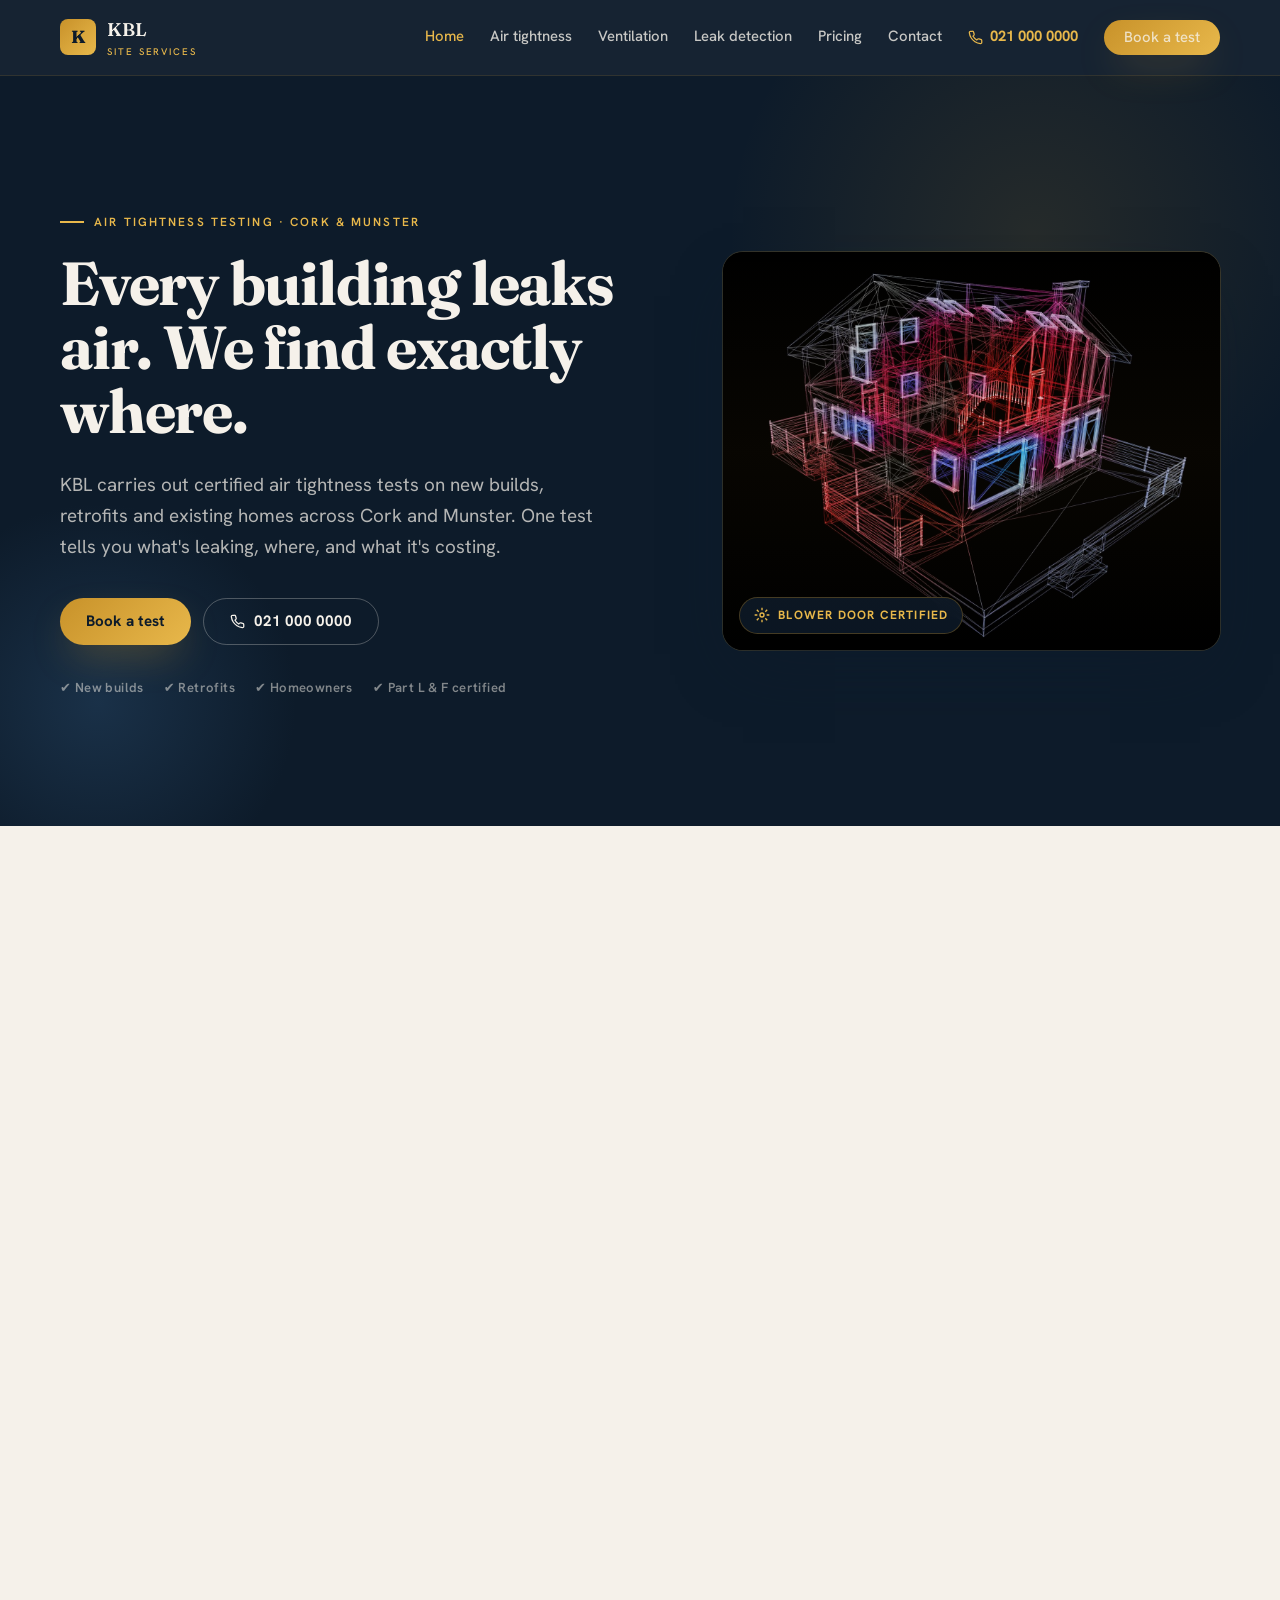
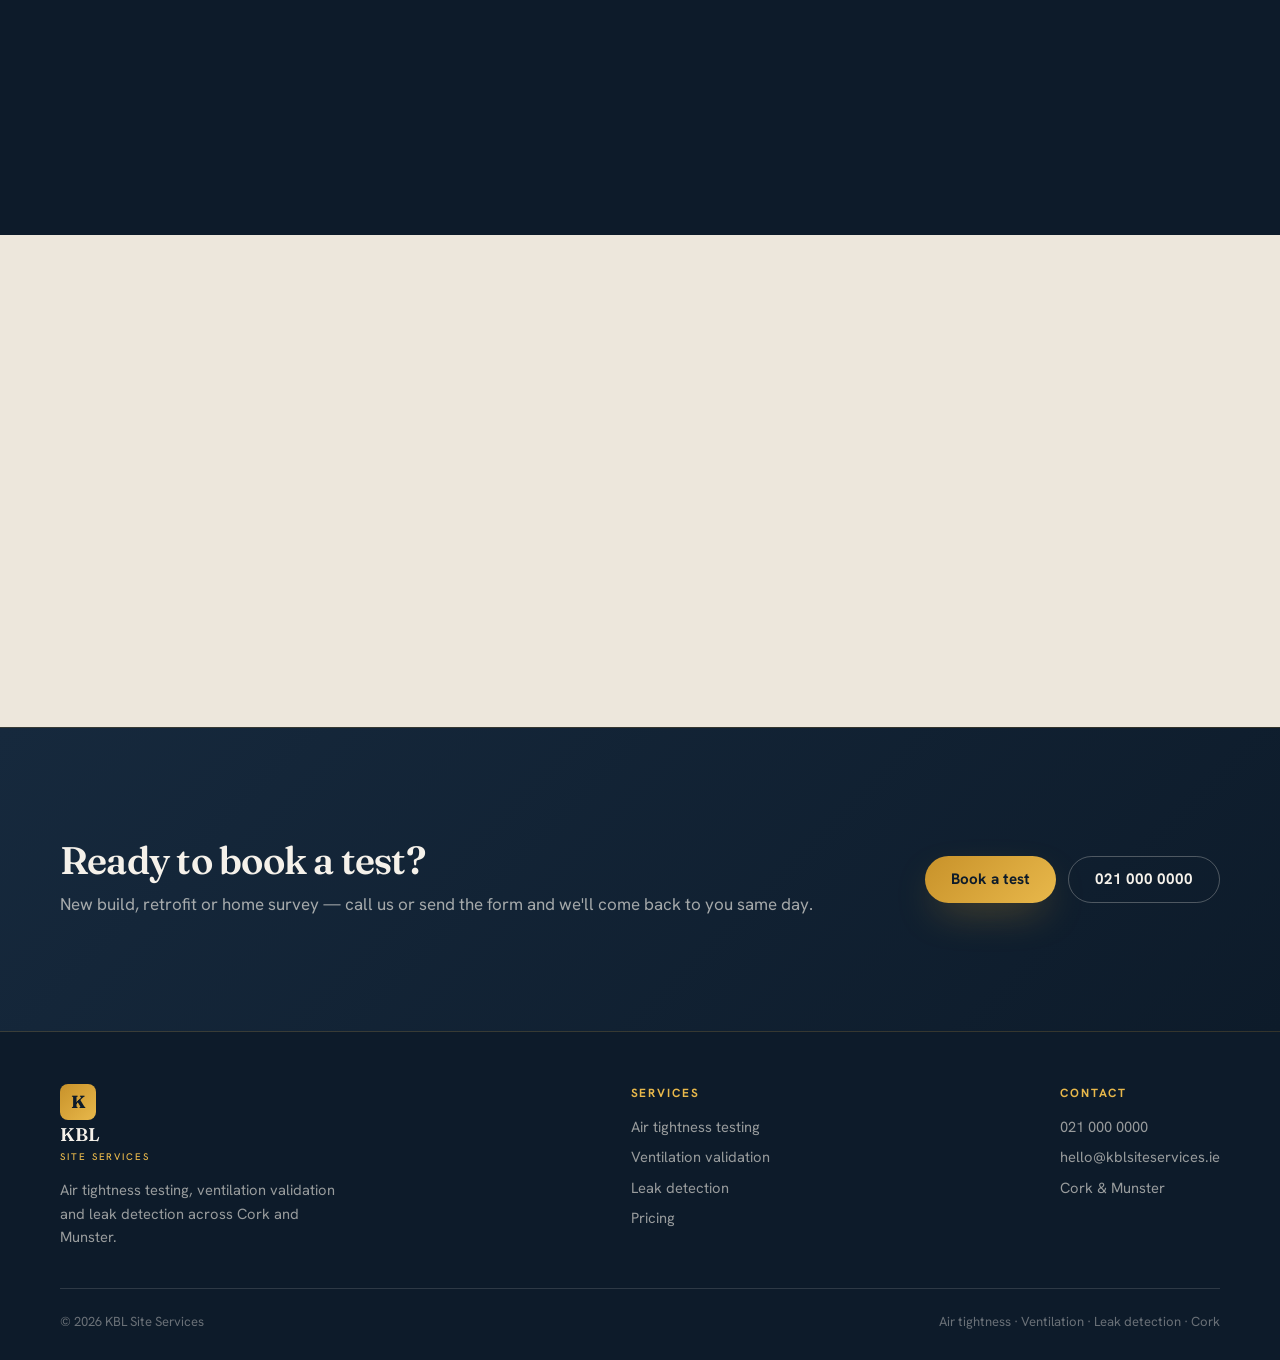
==== commit 1fd8ace1: "Add files via upload" ====
--- a/index.html
+++ b/index.html
@@ -3,11 +3,11 @@
 <head>
 <meta charset="UTF-8">
 <meta name="viewport" content="width=device-width, initial-scale=1">
-<title>KBL Site Services Air leak detection & ventilation surveys, Cork</title>
-<meta name="description" content="Cold rooms, drafts and high heating bills? KBL Site Services finds hidden air leaks and ventilation issues in homes across Cork and Munster.">
+<title>KBL Site Services — Air tightness testing, Cork & Munster</title>
+<meta name="description" content="Air tightness testing, ventilation validation and leak detection for new builds, retrofits and homeowners across Cork and Munster.">
+<link rel="icon" href="favicon.svg" type="image/svg+xml">
 <link rel="stylesheet" href="style.css">
 </head>
-
 <body>
 
 <header class="site-header">
@@ -16,246 +16,277 @@
       <span class="brand__mark">K</span>
       <span class="brand__name">KBL<small>Site Services</small></span>
     </a>
-
     <nav class="nav__links" id="nav">
       <a href="index.html" class="active">Home</a>
+      <a href="air-tightness.html">Air tightness</a>
+      <a href="ventilation.html">Ventilation</a>
       <a href="leak-detection.html">Leak detection</a>
-      <a href="ventilation.html">Ventilation</a>
       <a href="pricing.html">Pricing</a>
       <a href="contact.html">Contact</a>
-
-      <a class="nav__phone" href="tel:+353000000000" aria-label="Call KBL">
+      <a class="nav__phone" href="tel:+353000000000">
+        <svg width="15" height="15" viewBox="0 0 24 24" fill="none" stroke="currentColor" stroke-width="2"><path d="M22 16.92v3a2 2 0 0 1-2.18 2 19.79 19.79 0 0 1-8.63-3.07 19.5 19.5 0 0 1-6-6 19.79 19.79 0 0 1-3.07-8.67A2 2 0 0 1 4.11 2h3a2 2 0 0 1 2 1.72c.13.96.36 1.9.7 2.81a2 2 0 0 1-.45 2.11L8.09 9.91a16 16 0 0 0 6 6l1.27-1.27a2 2 0 0 1 2.11-.45c.9.34 1.85.57 2.81.7A2 2 0 0 1 22 16.92z"/></svg>
         021 000 0000
       </a>
-
-      <a class="btn btn--primary nav__cta" href="contact.html">Book a survey</a>
+      <a class="btn btn--primary nav__cta" href="contact.html">Book a test</a>
     </nav>
-
     <button class="nav__toggle" aria-label="Menu">
-      ☰
+      <svg width="24" height="24" viewBox="0 0 24 24" fill="none" stroke="currentColor" stroke-width="2"><line x1="3" y1="6" x2="21" y2="6"/><line x1="3" y1="12" x2="21" y2="12"/><line x1="3" y1="18" x2="21" y2="18"/></svg>
     </button>
   </div>
 </header>
 
+<!-- ===================== HERO ===================== -->
 <section class="hero">
   <div class="wrap hero__split">
     <div class="hero__content">
-      <span class="eyebrow">Air leak detection · Cork &amp; Munster</span>
-      <h1>Your house shouldn't feel cold when you're paying to heat it.</h1>
+      <span class="eyebrow">Air tightness testing · Cork &amp; Munster</span>
+      <h1>Every building leaks air. We find exactly where.</h1>
       <p class="hero__sub">
-        We find the hidden drafts, leaks and construction gaps costing you comfort and money.
-        Get proof before spending on insulation, windows or upgrades that may not fix the real problem.
+        KBL carries out certified air tightness tests on new builds, retrofits and existing homes across Cork and Munster. One test tells you what's leaking, where, and what it's costing.
       </p>
       <div class="hero__actions">
-        <a class="btn btn--primary" href="contact.html">Request a home survey</a>
+        <a class="btn btn--primary" href="contact.html">Book a test</a>
         <a class="btn btn--ghost" href="tel:+353000000000">
-          <svg width="16" height="16" viewBox="0 0 24 24" fill="none" stroke="currentColor" stroke-width="2"><path d="M22 16.92v3a2 2 0 0 1-2.18 2 19.79 19.79 0 0 1-8.63-3.07 19.5 19.5 0 0 1-6-6 19.79 19.79 0 0 1-3.07-8.67A2 2 0 0 1 4.11 2h3a2 2 0 0 1 2 1.72c.13.96.36 1.9.7 2.81a2 2 0 0 1-.45 2.11L8.09 9.91a16 16 0 0 0 6 6l1.27-1.27a2 2 0 0 1 2.11-.45c.9.34 1.85.57 2.81.7A2 2 0 0 1 22 16.92z"/></svg>
+          <svg width="15" height="15" viewBox="0 0 24 24" fill="none" stroke="currentColor" stroke-width="2"><path d="M22 16.92v3a2 2 0 0 1-2.18 2 19.79 19.79 0 0 1-8.63-3.07 19.5 19.5 0 0 1-6-6 19.79 19.79 0 0 1-3.07-8.67A2 2 0 0 1 4.11 2h3a2 2 0 0 1 2 1.72c.13.96.36 1.9.7 2.81a2 2 0 0 1-.45 2.11L8.09 9.91a16 16 0 0 0 6 6l1.27-1.27a2 2 0 0 1 2.11-.45c.9.34 1.85.57 2.81.7A2 2 0 0 1 22 16.92z"/></svg>
           021 000 0000
         </a>
       </div>
       <div class="trust-row">
-        <span>✔ Cork &amp; Munster</span>
-        <span>✔ Independent</span>
-        <span>✔ Written report</span>
-        <span>✔ Clear action plan</span>
+        <span>✔ New builds</span>
+        <span>✔ Retrofits</span>
+        <span>✔ Homeowners</span>
+        <span>✔ Part L &amp; F certified</span>
       </div>
     </div>
     <div class="hero__image">
       <div class="hero__image-frame">
-        <img src="Thermal_Image.png" alt="Thermal scan of a house showing heat loss in red and cold zones in blue">
+        <!-- REPLACE: blower door fan in a doorframe on a building site -->
+        <img src="Thermal_Image.png" alt="Thermal scan showing air leakage paths through a building">
         <div class="hero__image-badge">
-          <svg width="18" height="18" viewBox="0 0 24 24" fill="none" stroke="currentColor" stroke-width="2"><circle cx="12" cy="12" r="3"/><path d="M12 1v4M12 19v4M4.22 4.22l2.83 2.83M16.95 16.95l2.83 2.83M1 12h4M19 12h4M4.22 19.78l2.83-2.83M16.95 7.05l2.83-2.83"/></svg>
-          <span>Diagnostic scan</span>
-        </div>
-      </div>
-    </div>
-  </div>
-</section>
-
-<section class="section pain">
+          <svg width="16" height="16" viewBox="0 0 24 24" fill="none" stroke="currentColor" stroke-width="2"><circle cx="12" cy="12" r="3"/><path d="M12 1v4M12 19v4M4.22 4.22l2.83 2.83M16.95 16.95l2.83 2.83M1 12h4M19 12h4M4.22 19.78l2.83-2.83M16.95 7.05l2.83-2.83"/></svg>
+          Blower door certified
+        </div>
+      </div>
+    </div>
+  </div>
+</section>
+
+<!-- ===================== TWO AUDIENCES ===================== -->
+<section class="section audiences">
   <div class="wrap">
     <div class="section-head reveal">
-      <span class="eyebrow">Which of these sounds familiar?</span>
-      <h2>You can feel the problem. You just can’t see it.</h2>
-    </div>
-
-    <div class="pain-grid">
-      <div class="pain-card reveal">
-        <div class="pain-card__icon">💨</div>
-        <h3>Drafts when the windows are shut</h3>
-        <p>Cold air moving around floors, skirting boards, sockets, attic hatches or light fittings.</p>
-      </div>
-
-      <div class="pain-card reveal">
-        <div class="pain-card__icon">🥶</div>
-        <h3>Rooms that never warm up</h3>
-        <p>Some rooms stay cold no matter how long the heating is on or how high you turn the thermostat.</p>
-      </div>
-
-      <div class="pain-card reveal">
-        <div class="pain-card__icon">€</div>
-        <h3>Heating bills that keep climbing</h3>
-        <p>You’re paying to heat the house, but the warmth disappears faster than it should.</p>
-      </div>
-
-      <div class="pain-card reveal">
-        <div class="pain-card__icon">?</div>
-        <h3>Unsure what to fix first</h3>
-        <p>Before spending thousands on windows, insulation or upgrades, you want proof of the actual issue.</p>
-      </div>
-    </div>
-  </div>
-</section>
-
+      <span class="eyebrow eyebrow--dark">Who we work with</span>
+      <h2>One test. Two very different reasons to need it.</h2>
+    </div>
+    <div class="audience-grid">
+
+      <div class="audience-card reveal">
+        <div class="audience-card__icon">
+          <!-- REPLACE: photo of blower door on a building site -->
+          <div class="img-placeholder">
+            <svg width="40" height="40" viewBox="0 0 24 24" fill="none" stroke="currentColor" stroke-width="1.5"><rect x="2" y="7" width="20" height="14" rx="2"/><path d="M16 7V5a2 2 0 0 0-2-2h-4a2 2 0 0 0-2 2v2"/><line x1="12" y1="12" x2="12" y2="16"/><line x1="10" y1="14" x2="14" y2="14"/></svg>
+            <span>Building site photo</span>
+          </div>
+        </div>
+        <div class="audience-card__body">
+          <span class="audience-card__label">Builders &amp; developers</span>
+          <h3>New builds &amp; retrofits</h3>
+          <p>Air tightness certification is required under Part L of the building regulations. We test on site, issue your results and help you hit the target before sign-off — not after.</p>
+          <ul class="tick-list">
+            <li>Part L compliance testing</li>
+            <li>Results same day on site</li>
+            <li>Remediation guidance if needed</li>
+            <li>Retrofit and deep energy upgrade testing</li>
+          </ul>
+          <a class="btn btn--dark" href="contact.html">Talk to us about your project</a>
+        </div>
+      </div>
+
+      <div class="audience-card audience-card--gold reveal">
+        <div class="audience-card__icon">
+          <!-- REPLACE: thermal image of a home interior showing cold spots -->
+          <div class="img-placeholder">
+            <svg width="40" height="40" viewBox="0 0 24 24" fill="none" stroke="currentColor" stroke-width="1.5"><path d="M3 9l9-7 9 7v11a2 2 0 0 1-2 2H5a2 2 0 0 1-2-2z"/><polyline points="9 22 9 12 15 12 15 22"/></svg>
+            <span>Home interior photo</span>
+          </div>
+        </div>
+        <div class="audience-card__body">
+          <span class="audience-card__label">Homeowners</span>
+          <h3>Cold house, high bills, no answers</h3>
+          <p>If your heating is on but rooms stay cold, we find the reason. We test the building, locate where air is escaping, and give you a clear report before you spend on insulation or upgrades.</p>
+          <ul class="tick-list">
+            <li>Pinpoints exactly where heat escapes</li>
+            <li>Stops you spending on the wrong fix</li>
+            <li>Written report for your tradesperson</li>
+            <li>Covers retrofits and older properties</li>
+          </ul>
+          <a class="btn btn--primary" href="contact.html">Book a home survey</a>
+        </div>
+      </div>
+
+    </div>
+  </div>
+</section>
+
+<!-- ===================== SERVICES ===================== -->
+<section class="section services" style="background: var(--navy);">
+  <div class="wrap">
+    <div class="section-head reveal">
+      <span class="eyebrow">What we do</span>
+      <h2 style="color:var(--paper)">Three services. One specialist.</h2>
+      <p style="color:rgba(245,241,234,.65)">Air tightness is the core of what we do. Ventilation validation and leak detection sit alongside it — often needed on the same visit.</p>
+    </div>
+    <div class="services-grid">
+
+      <article class="service-card service-card--featured reveal">
+        <div class="service-card__num">01</div>
+        <h3>Air tightness testing</h3>
+        <p>We pressurise the building with a calibrated blower door fan to measure exactly how much air is escaping. Required for new build certification under Part L and for deep retrofit energy upgrades.</p>
+        <ul class="tick-list tick-list--light">
+          <li>New builds &amp; extensions</li>
+          <li>Deep retrofits &amp; energy upgrades</li>
+          <li>Existing homes before insulation works</li>
+          <li>Part L certification issued same day</li>
+        </ul>
+        <a href="air-tightness.html" class="service-card__link">
+          About air tightness testing
+          <svg width="16" height="16" viewBox="0 0 24 24" fill="none" stroke="currentColor" stroke-width="2"><path d="M5 12h14M12 5l7 7-7 7"/></svg>
+        </a>
+      </article>
+
+      <article class="service-card reveal">
+        <div class="service-card__num">02</div>
+        <h3>Ventilation validation</h3>
+        <p>A sealed building has to breathe or it turns damp and unhealthy. We validate that extraction fans and mechanical systems are moving the right volume of air to meet Part F.</p>
+        <ul class="tick-list tick-list--light">
+          <li>Part F compliance testing</li>
+          <li>Extraction fan flow measurement</li>
+          <li>Mould and condensation risk assessment</li>
+        </ul>
+        <a href="ventilation.html" class="service-card__link">
+          About ventilation validation
+          <svg width="16" height="16" viewBox="0 0 24 24" fill="none" stroke="currentColor" stroke-width="2"><path d="M5 12h14M12 5l7 7-7 7"/></svg>
+        </a>
+      </article>
+
+      <article class="service-card reveal">
+        <div class="service-card__num">03</div>
+        <h3>Leak detection &amp; draught tracking</h3>
+        <p>Using thermal imaging and smoke tracing alongside the blower door, we locate exactly where air is getting in or out — under skirting, through service penetrations, around attic hatches.</p>
+        <ul class="tick-list tick-list--light">
+          <li>Thermal imaging</li>
+          <li>Smoke pencil tracing</li>
+          <li>Prioritised written report</li>
+        </ul>
+        <a href="leak-detection.html" class="service-card__link">
+          About leak detection
+          <svg width="16" height="16" viewBox="0 0 24 24" fill="none" stroke="currentColor" stroke-width="2"><path d="M5 12h14M12 5l7 7-7 7"/></svg>
+        </a>
+      </article>
+
+    </div>
+  </div>
+</section>
+
+<!-- ===================== PROJECT TYPES ===================== -->
 <section class="section">
   <div class="wrap">
     <div class="section-head reveal">
-      <span class="eyebrow">What we uncover</span>
-      <h2>We find the hidden weak spots in your home.</h2>
-    </div>
-
-    <div class="toolkit-grid">
-      <article class="toolkit-card reveal">
-        <span class="toolkit-card__tag">Heat loss</span>
-        <h3>Where warm air is escaping</h3>
-        <p>We identify hidden leaks around ceilings, floors, sockets, skirting boards, attic hatches, pipework and service penetrations.</p>
-      </article>
-
-      <article class="toolkit-card toolkit-card--amber reveal">
-        <span class="toolkit-card__tag">Comfort</span>
-        <h3>Why rooms feel cold</h3>
-        <p>We connect what you feel — drafts, cold spots and uncomfortable rooms — with what is physically happening in the building.</p>
-      </article>
-
-      <article class="toolkit-card reveal">
-        <span class="toolkit-card__tag">Ventilation</span>
-        <h3>Whether the house can still breathe</h3>
-        <p>When a home is sealed, ventilation must still work properly to avoid damp, mould and stale air.</p>
-      </article>
-
-      <article class="toolkit-card toolkit-card--amber reveal">
-        <span class="toolkit-card__tag">Action plan</span>
-        <h3>What to fix first</h3>
-        <p>You receive a clear, prioritised report so you or your tradesperson know exactly where to start.</p>
-      </article>
-    </div>
-  </div>
-</section>
-
+      <span class="eyebrow eyebrow--dark">Project types</span>
+      <h2>On site from day one to sign-off.</h2>
+      <p>We work across both new build and retrofit projects, at any stage from pre-plaster to completion.</p>
+    </div>
+    <div class="project-grid">
+      <div class="project-card reveal">
+        <!-- REPLACE: photo of new build site with blower door -->
+        <div class="project-card__img img-placeholder img-placeholder--large">
+          <svg width="48" height="48" viewBox="0 0 24 24" fill="none" stroke="currentColor" stroke-width="1.2"><rect x="2" y="7" width="20" height="14" rx="2"/><path d="M16 7V5a2 2 0 0 0-2-2h-4a2 2 0 0 0-2 2v2"/></svg>
+          <span>New build site photo</span>
+        </div>
+        <div class="project-card__body">
+          <span class="project-card__label">New builds</span>
+          <h3>Certification before handover</h3>
+          <p>We carry out the air tightness test at pre-completion stage. Pass first time or we advise on exactly what needs sealing before re-test.</p>
+        </div>
+      </div>
+      <div class="project-card reveal">
+        <!-- REPLACE: photo of retrofit — insulation being installed or similar -->
+        <div class="project-card__img img-placeholder img-placeholder--large">
+          <svg width="48" height="48" viewBox="0 0 24 24" fill="none" stroke="currentColor" stroke-width="1.2"><path d="M3 9l9-7 9 7v11a2 2 0 0 1-2 2H5a2 2 0 0 1-2-2z"/><polyline points="9 22 9 12 15 12 15 22"/></svg>
+          <span>Retrofit site photo</span>
+        </div>
+        <div class="project-card__body">
+          <span class="project-card__label">Retrofits &amp; upgrades</span>
+          <h3>Before and after testing</h3>
+          <p>We test before retrofit works begin to set a baseline, and again after to measure improvement and satisfy grant body requirements.</p>
+        </div>
+      </div>
+    </div>
+  </div>
+</section>
+
+<!-- ===================== PROCESS ===================== -->
 <section class="section process">
   <div class="wrap">
     <div class="section-head reveal">
-      <span class="eyebrow">Why it matters</span>
-      <h2>Every winter, hidden leaks cost you money.</h2>
-    </div>
-
+      <span class="eyebrow">How it works</span>
+      <h2 style="color:var(--paper)">What happens on test day.</h2>
+      <p style="color:rgba(245,241,234,.65)">The test takes around two hours on site. Here is what to expect.</p>
+    </div>
     <div class="steps">
       <div class="step reveal">
         <div class="step__num">01</div>
         <div>
-          <h3>Higher heating bills</h3>
-          <p>If warm air is escaping, your heating system has to work harder to keep the house comfortable.</p>
-        </div>
-      </div>
-
+          <h3>We set up the blower door</h3>
+          <p>The fan unit is sealed into a doorframe and all intentional openings — vents, trickle vents, fireplace flues — are temporarily sealed. Takes around 20 minutes.</p>
+        </div>
+      </div>
       <div class="step reveal">
         <div class="step__num">02</div>
         <div>
-          <h3>Cold rooms and drafts</h3>
-          <p>Air leaks can make a room feel cold even when the radiator is working perfectly.</p>
-        </div>
-      </div>
-
+          <h3>We pressurise the building</h3>
+          <p>The fan runs at multiple pressure levels to measure air flow. The result is an air permeability figure in m³/hr/m² — the number that appears on your certificate.</p>
+        </div>
+      </div>
       <div class="step reveal">
         <div class="step__num">03</div>
         <div>
-          <h3>Money spent on the wrong fix</h3>
-          <p>A survey gives you evidence before you commit to costly upgrades that may not solve the real problem.</p>
-        </div>
-      </div>
-    </div>
-  </div>
-</section>
-
-<section class="section">
-  <div class="wrap">
-    <div class="section-head reveal">
-      <span class="eyebrow">How the survey works</span>
-      <h2>Three simple steps to a warmer, clearer home.</h2>
-    </div>
-
-    <div class="steps">
+          <h3>We locate the leaks</h3>
+          <p>While the building is under pressure, we use thermal imaging and smoke to trace exactly where air is moving. Every gap is logged and photographed.</p>
+        </div>
+      </div>
       <div class="step reveal">
-        <div class="step__num">01</div>
+        <div class="step__num">04</div>
         <div>
-          <h3>We test the house</h3>
-          <p>We assess how air is moving through the building and where hidden leaks are likely to be.</p>
-        </div>
-      </div>
-
-      <div class="step reveal">
-        <div class="step__num">02</div>
-        <div>
-          <h3>We show you where heat escapes</h3>
-          <p>Using diagnostic tools, we trace the problem areas so you can see the issue for yourself.</p>
-        </div>
-      </div>
-
-      <div class="step reveal">
-        <div class="step__num">03</div>
-        <div>
-          <h3>You get a clear report</h3>
-          <p>Your report shows what needs sealing, what to prioritise, and what to discuss with a tradesperson.</p>
-        </div>
-      </div>
-    </div>
-  </div>
-</section>
-
-<section class="section pricing-preview">
-  <div class="wrap">
-    <div class="section-head reveal">
-      <span class="eyebrow">Pricing</span>
-      <h2>Know what you’re paying for before we arrive.</h2>
-    </div>
-
-    <div class="toolkit-grid">
-      <article class="toolkit-card reveal">
-        <span class="toolkit-card__tag">Typical home survey</span>
-        <h3>From €XXX</h3>
-        <p>Includes air leak detection, key comfort checks, ventilation review and a written action report.</p>
-        <a href="pricing.html">View pricing</a>
-      </article>
-
-      <article class="toolkit-card toolkit-card--amber reveal">
-        <span class="toolkit-card__tag">Best for</span>
-        <h3>Cold homes, high bills and planned upgrades</h3>
-        <p>Ideal before insulation works, window upgrades, renovations or retrofit spending.</p>
-        <a href="contact.html">Ask about your home</a>
-      </article>
-    </div>
-  </div>
-</section>
-
-<section class="section testimonial">
-  <div class="wrap">
-    <div class="section-head reveal">
-      <span class="eyebrow">Homeowner feedback</span>
-      <h2>Proof before expensive guesswork.</h2>
-    </div>
-
+          <h3>You get the results</h3>
+          <p>Builders get their Part L certificate issued same day. Homeowners get a written report showing what to seal and in what order.</p>
+        </div>
+      </div>
+    </div>
+  </div>
+</section>
+
+<!-- ===================== TESTIMONIAL ===================== -->
+<section class="section" style="background:var(--paper-2)">
+  <div class="wrap">
     <blockquote class="reveal">
-      “We thought we needed new windows. The survey showed the main heat loss was coming from hidden gaps elsewhere. Once we knew where to seal, the house felt warmer straight away.”
-      <cite>— Homeowner, Cork</cite>
+      "We had KBL on site at pre-plaster stage. They found three penetrations around the utility room pipework that would have failed the cert. Fixed and re-tested the same week."
+      <cite>— Site manager, Cork new build</cite>
     </blockquote>
   </div>
 </section>
 
+<!-- ===================== CTA ===================== -->
 <section class="section cta-band">
   <div class="wrap">
-    <h2>Find out where your house is leaking.</h2>
-    <p>Book a local survey and get a clear plan before your next big home upgrade.</p>
-    <a class="btn btn--dark" href="contact.html">Request a home survey</a>
+    <div>
+      <h2>Ready to book a test?</h2>
+      <p>New build, retrofit or home survey — call us or send the form and we'll come back to you same day.</p>
+    </div>
+    <div style="display:flex;gap:12px;flex-wrap:wrap">
+      <a class="btn btn--primary" href="contact.html">Book a test</a>
+      <a class="btn btn--ghost" href="tel:+353000000000">021 000 0000</a>
+    </div>
   </div>
 </section>
 
@@ -265,21 +296,17 @@
       <div class="footer-col">
         <a class="brand" href="index.html" style="margin-bottom:14px">
           <span class="brand__mark">K</span>
-          <span class="brand__name" style="color:#f6f3ee">KBL<small>Site Services</small></span>
-        </a>
-        <p style="max-width:300px">
-          Independent air leak detection and ventilation validation for homeowners across Cork and Munster.
-        </p>
-      </div>
-
+          <span class="brand__name" style="color:#f5f1ea">KBL<small>Site Services</small></span>
+        </a>
+        <p style="max-width:280px">Air tightness testing, ventilation validation and leak detection across Cork and Munster.</p>
+      </div>
       <div class="footer-col">
         <h4>Services</h4>
+        <a href="air-tightness.html">Air tightness testing</a>
+        <a href="ventilation.html">Ventilation validation</a>
         <a href="leak-detection.html">Leak detection</a>
-        <a href="ventilation.html">Ventilation validation</a>
         <a href="pricing.html">Pricing</a>
-        <a href="contact.html">Book a survey</a>
-      </div>
-
+      </div>
       <div class="footer-col">
         <h4>Contact</h4>
         <a href="tel:+353000000000">021 000 0000</a>
@@ -287,10 +314,9 @@
         <p>Cork &amp; Munster</p>
       </div>
     </div>
-
     <div class="footer-bottom">
       <span>© 2026 KBL Site Services</span>
-      <span>Air leak detection · Ventilation validation · Cork &amp; Munster</span>
+      <span>Air tightness · Ventilation · Leak detection · Cork</span>
     </div>
   </div>
 </footer>
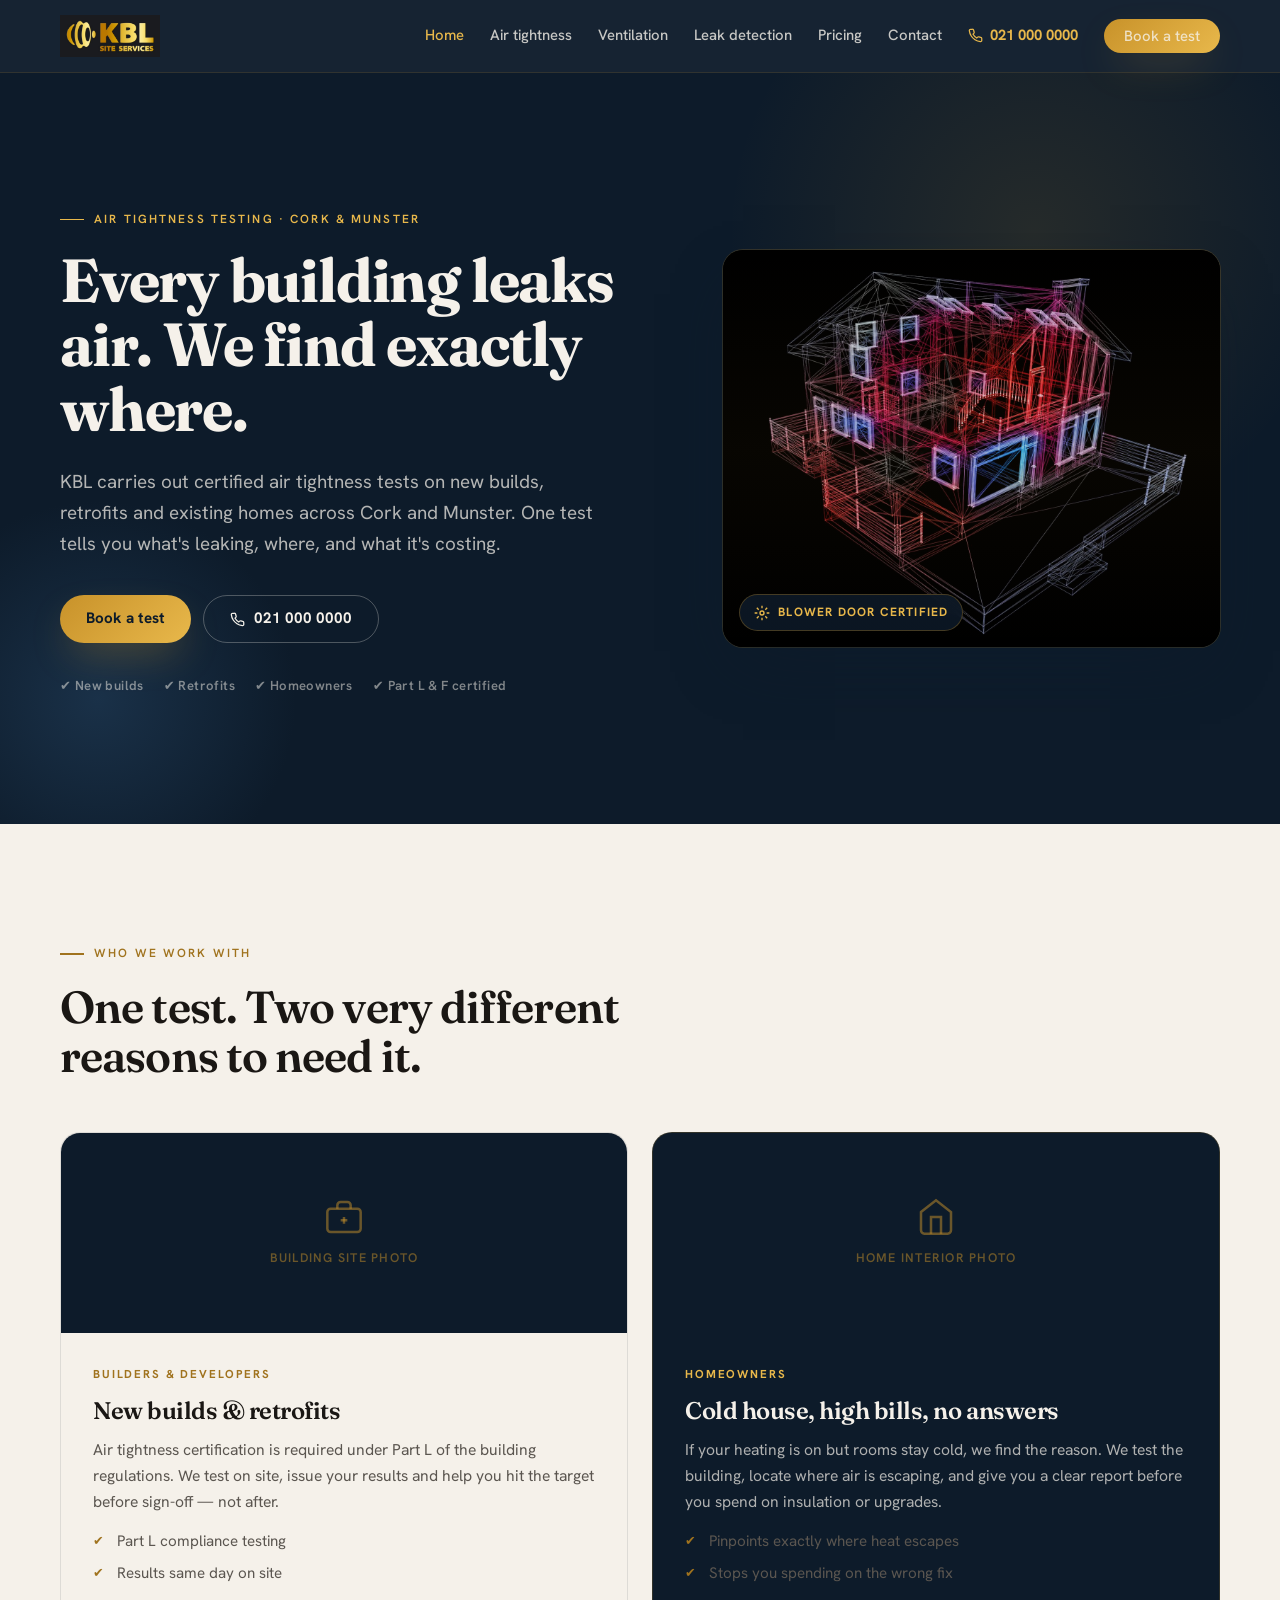
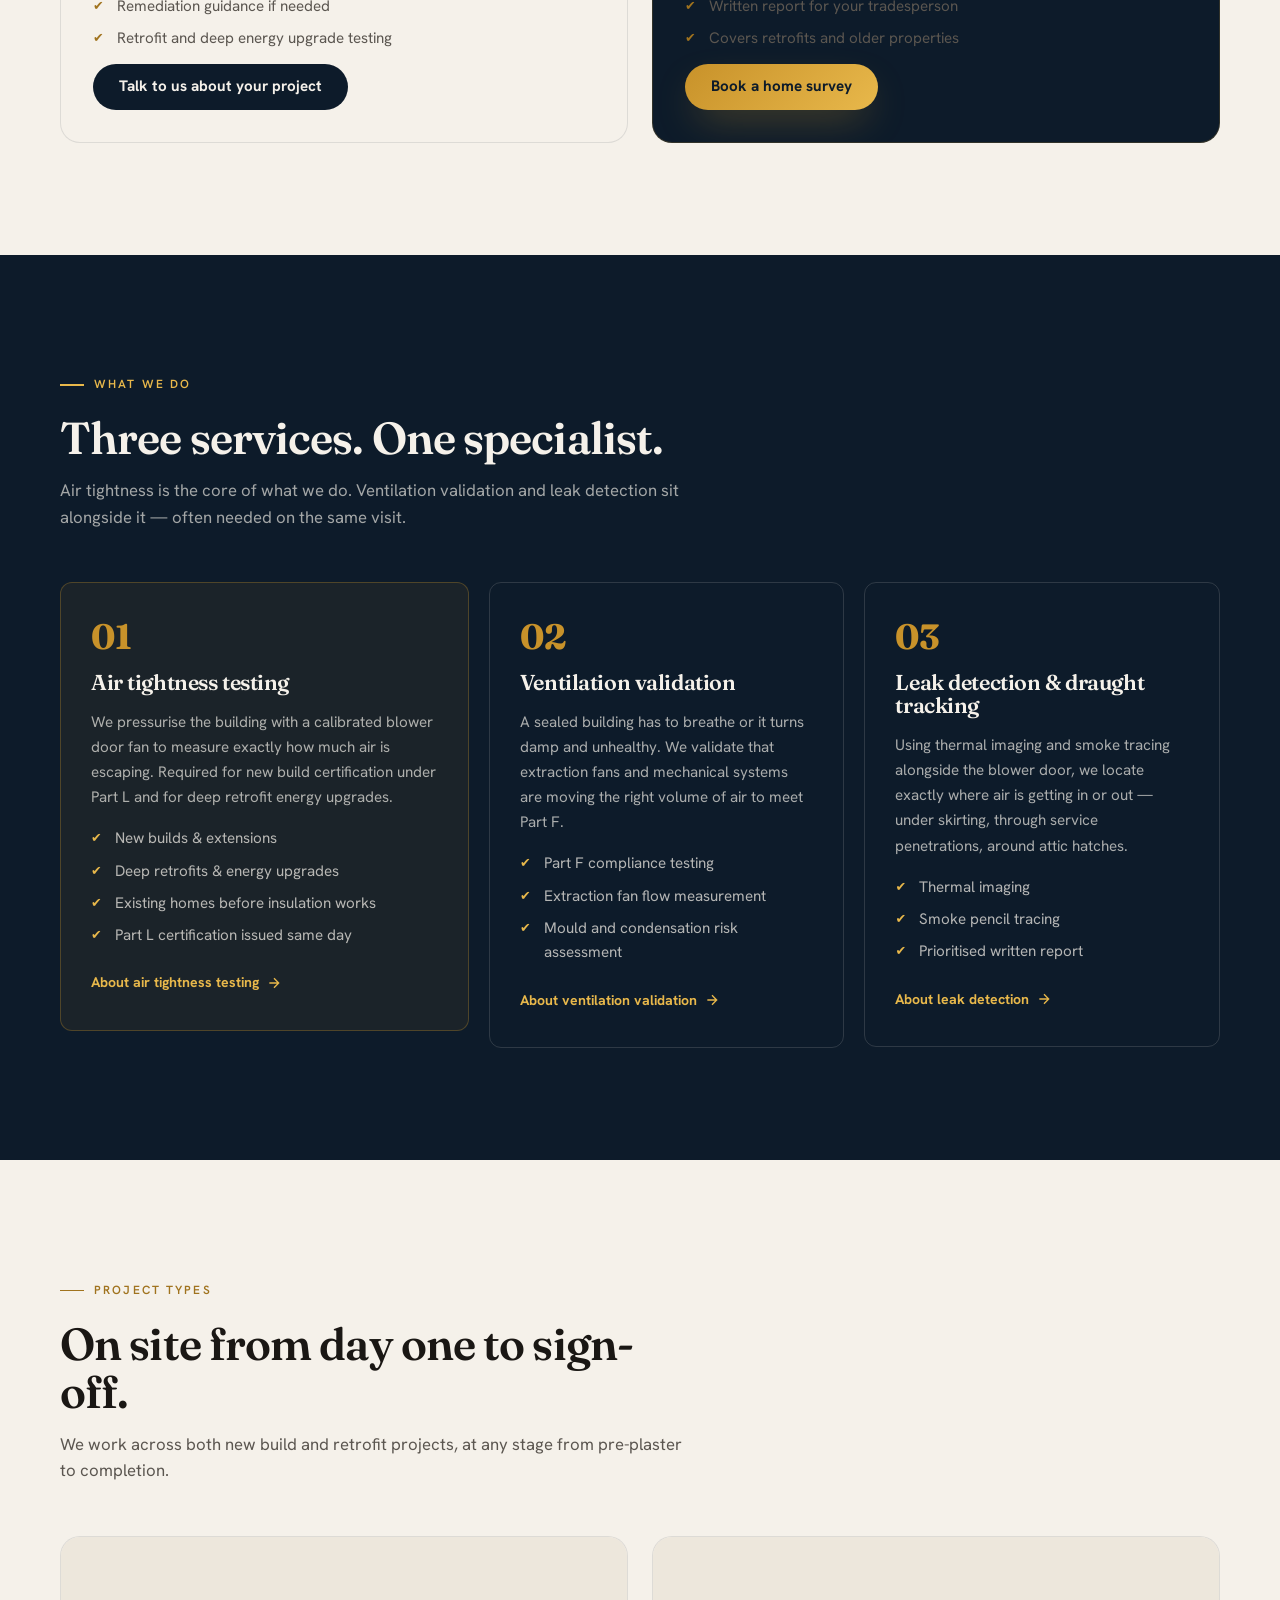
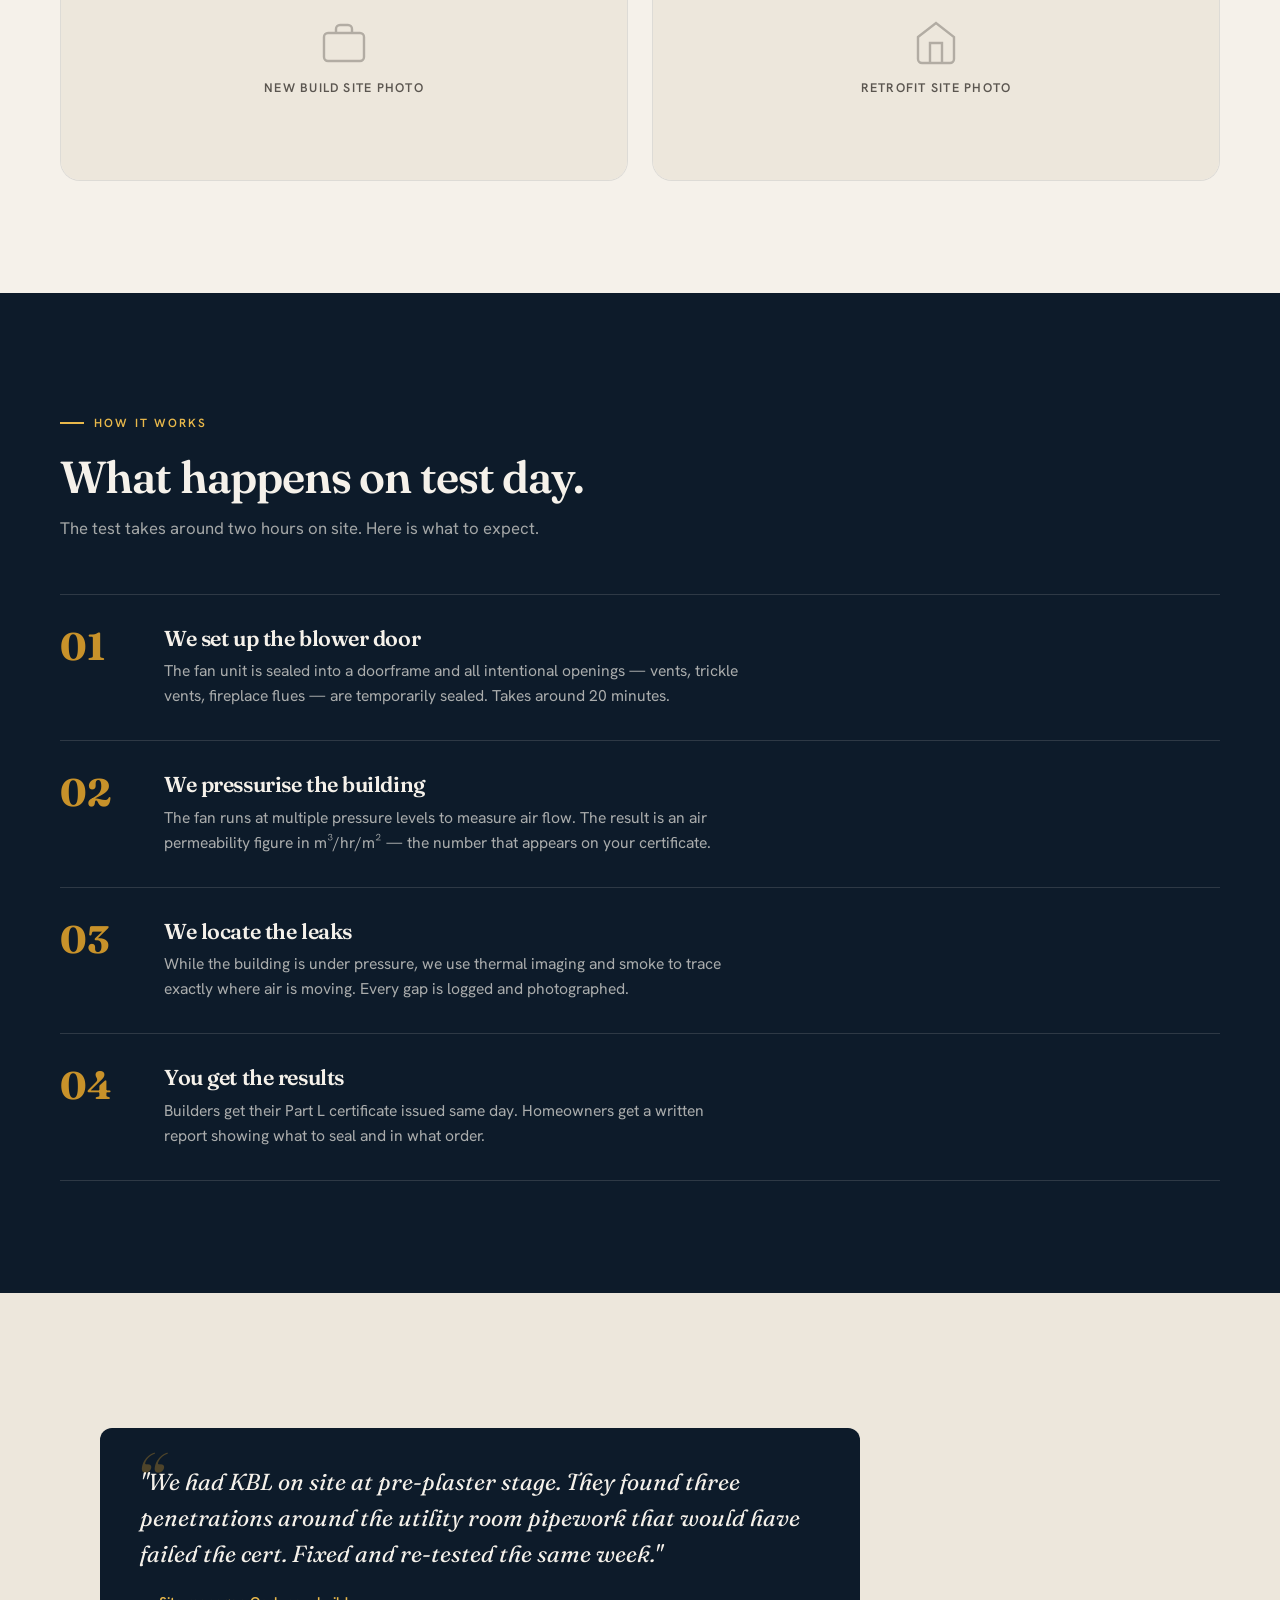
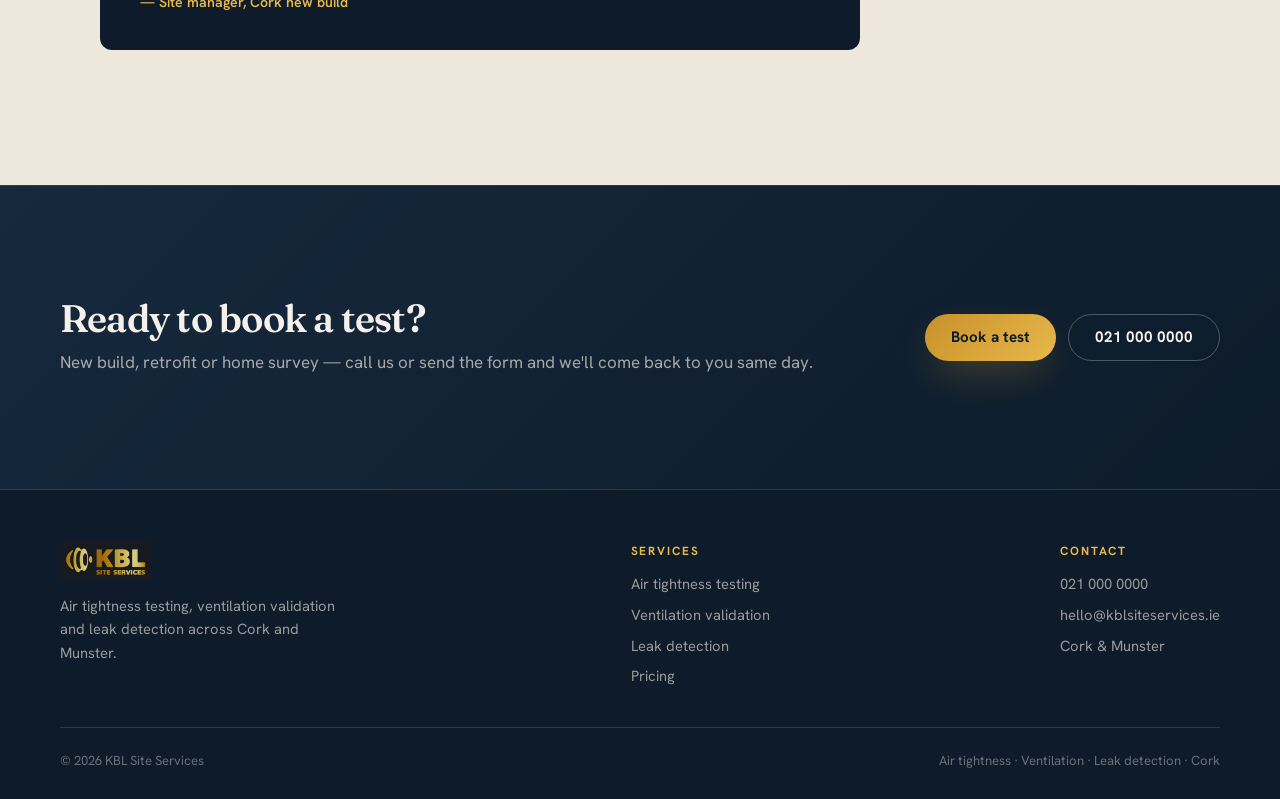
==== commit cb187dc4: "Add files via upload" ====
--- a/index.html
+++ b/index.html
@@ -13,8 +13,7 @@
 <header class="site-header">
   <div class="wrap nav">
     <a class="brand" href="index.html">
-      <span class="brand__mark">K</span>
-      <span class="brand__name">KBL<small>Site Services</small></span>
+      <img src="KBL_logo.jpg" alt="KBL Site Services" class="brand__logo">
     </a>
     <nav class="nav__links" id="nav">
       <a href="index.html" class="active">Home</a>
@@ -295,8 +294,7 @@
     <div class="footer-top">
       <div class="footer-col">
         <a class="brand" href="index.html" style="margin-bottom:14px">
-          <span class="brand__mark">K</span>
-          <span class="brand__name" style="color:#f5f1ea">KBL<small>Site Services</small></span>
+          <img src="KBL_logo.jpg" alt="KBL Site Services" class="brand__logo brand__logo--footer">
         </a>
         <p style="max-width:280px">Air tightness testing, ventilation validation and leak detection across Cork and Munster.</p>
       </div>
--- a/style.css
+++ b/style.css
@@ -417,3 +417,99 @@
   .hero__image-frame::after { display: none; }
   * { animation-duration: .01ms !important; transition-duration: .01ms !important; }
 }
+
+/* ---------- Audience cards ---------- */
+.audience-grid { display: grid; grid-template-columns: 1fr 1fr; gap: 24px; }
+@media (max-width: 820px) { .audience-grid { grid-template-columns: 1fr; } }
+
+.audience-card {
+  border: 1px solid var(--line); border-radius: var(--r-lg);
+  overflow: hidden; background: var(--paper);
+  display: flex; flex-direction: column;
+  transition: transform .2s, box-shadow .2s;
+}
+.audience-card:hover { transform: translateY(-4px); box-shadow: 0 20px 48px -12px rgba(13,27,42,.14); }
+.audience-card--gold { background: var(--navy); color: var(--paper); border-color: rgba(200,146,42,.2); }
+
+.audience-card__icon { height: 200px; overflow: hidden; }
+.audience-card__body { padding: 32px; flex: 1; display: flex; flex-direction: column; gap: 14px; }
+.audience-card__label {
+  font-size: .72rem; font-weight: 700; letter-spacing: .16em; text-transform: uppercase;
+  color: var(--gold-deep);
+}
+.audience-card--gold .audience-card__label { color: var(--gold-light); }
+.audience-card h3 { font-size: 1.5rem; margin: 0; }
+.audience-card p { margin: 0; color: var(--muted); font-size: .98rem; line-height: 1.65; }
+.audience-card--gold p { color: rgba(245,241,234,.7); }
+.audience-card .btn { margin-top: auto; align-self: flex-start; }
+
+/* ---------- Tick list ---------- */
+.tick-list { list-style: none; padding: 0; margin: 0; display: grid; gap: 8px; }
+.tick-list li { padding-left: 24px; position: relative; font-size: .95rem; color: var(--muted); }
+.tick-list li::before { content: "✔"; position: absolute; left: 0; color: var(--gold-deep); font-size: .8rem; top: 2px; }
+.tick-list--light li { color: rgba(245,241,234,.72); }
+.tick-list--light li::before { color: var(--gold-light); }
+
+/* ---------- Services grid ---------- */
+.services-grid { display: grid; grid-template-columns: 1.15fr 1fr 1fr; gap: 20px; align-items: start; }
+@media (max-width: 900px) { .services-grid { grid-template-columns: 1fr; } }
+
+.service-card {
+  border-radius: var(--r); padding: 36px 30px;
+  border: 1px solid var(--line-light);
+  display: flex; flex-direction: column; gap: 16px;
+  color: var(--paper);
+}
+.service-card--featured {
+  background: rgba(200,146,42,.08);
+  border-color: rgba(200,146,42,.3);
+}
+.service-card__num { font-family: var(--display); font-size: 2.2rem; font-weight: 700; color: var(--gold); line-height: 1; }
+.service-card h3 { font-size: 1.35rem; color: var(--paper); margin: 0; }
+.service-card p { color: rgba(245,241,234,.68); font-size: .95rem; margin: 0; line-height: 1.65; }
+.service-card__link {
+  display: inline-flex; align-items: center; gap: 7px;
+  font-weight: 700; font-size: .88rem; color: var(--gold-light);
+  margin-top: auto; padding-top: 8px;
+  transition: gap .15s;
+}
+.service-card__link:hover { gap: 12px; }
+
+/* ---------- Project grid ---------- */
+.project-grid { display: grid; grid-template-columns: 1fr 1fr; gap: 24px; }
+@media (max-width: 720px) { .project-grid { grid-template-columns: 1fr; } }
+
+.project-card { border-radius: var(--r-lg); overflow: hidden; border: 1px solid var(--line); background: var(--paper); }
+.project-card__img { height: 220px; }
+.project-card__body { padding: 28px; }
+.project-card__label { font-size: .72rem; font-weight: 700; letter-spacing: .16em; text-transform: uppercase; color: var(--gold-deep); display: block; margin-bottom: 8px; }
+.project-card h3 { font-size: 1.25rem; margin: 0 0 10px; }
+.project-card p { color: var(--muted); font-size: .95rem; margin: 0; }
+
+/* ---------- Image placeholders ---------- */
+.img-placeholder {
+  width: 100%; height: 100%;
+  background: var(--navy);
+  display: flex; flex-direction: column;
+  align-items: center; justify-content: center;
+  gap: 12px; color: rgba(200,146,42,.5);
+  font-size: .78rem; font-weight: 600; letter-spacing: .1em;
+  text-transform: uppercase;
+}
+.img-placeholder--large { background: var(--paper-2); color: var(--muted); }
+.img-placeholder--large svg { stroke: var(--muted); opacity: .4; }
+
+/* ---------- Audiences section ---------- */
+.audiences { background: var(--paper); }
+
+/* ---------- Logo image ---------- */
+.brand__logo {
+  height: 42px;
+  width: auto;
+  display: block;
+  object-fit: contain;
+}
+.brand__logo--footer {
+  height: 38px;
+  opacity: .85;
+}
